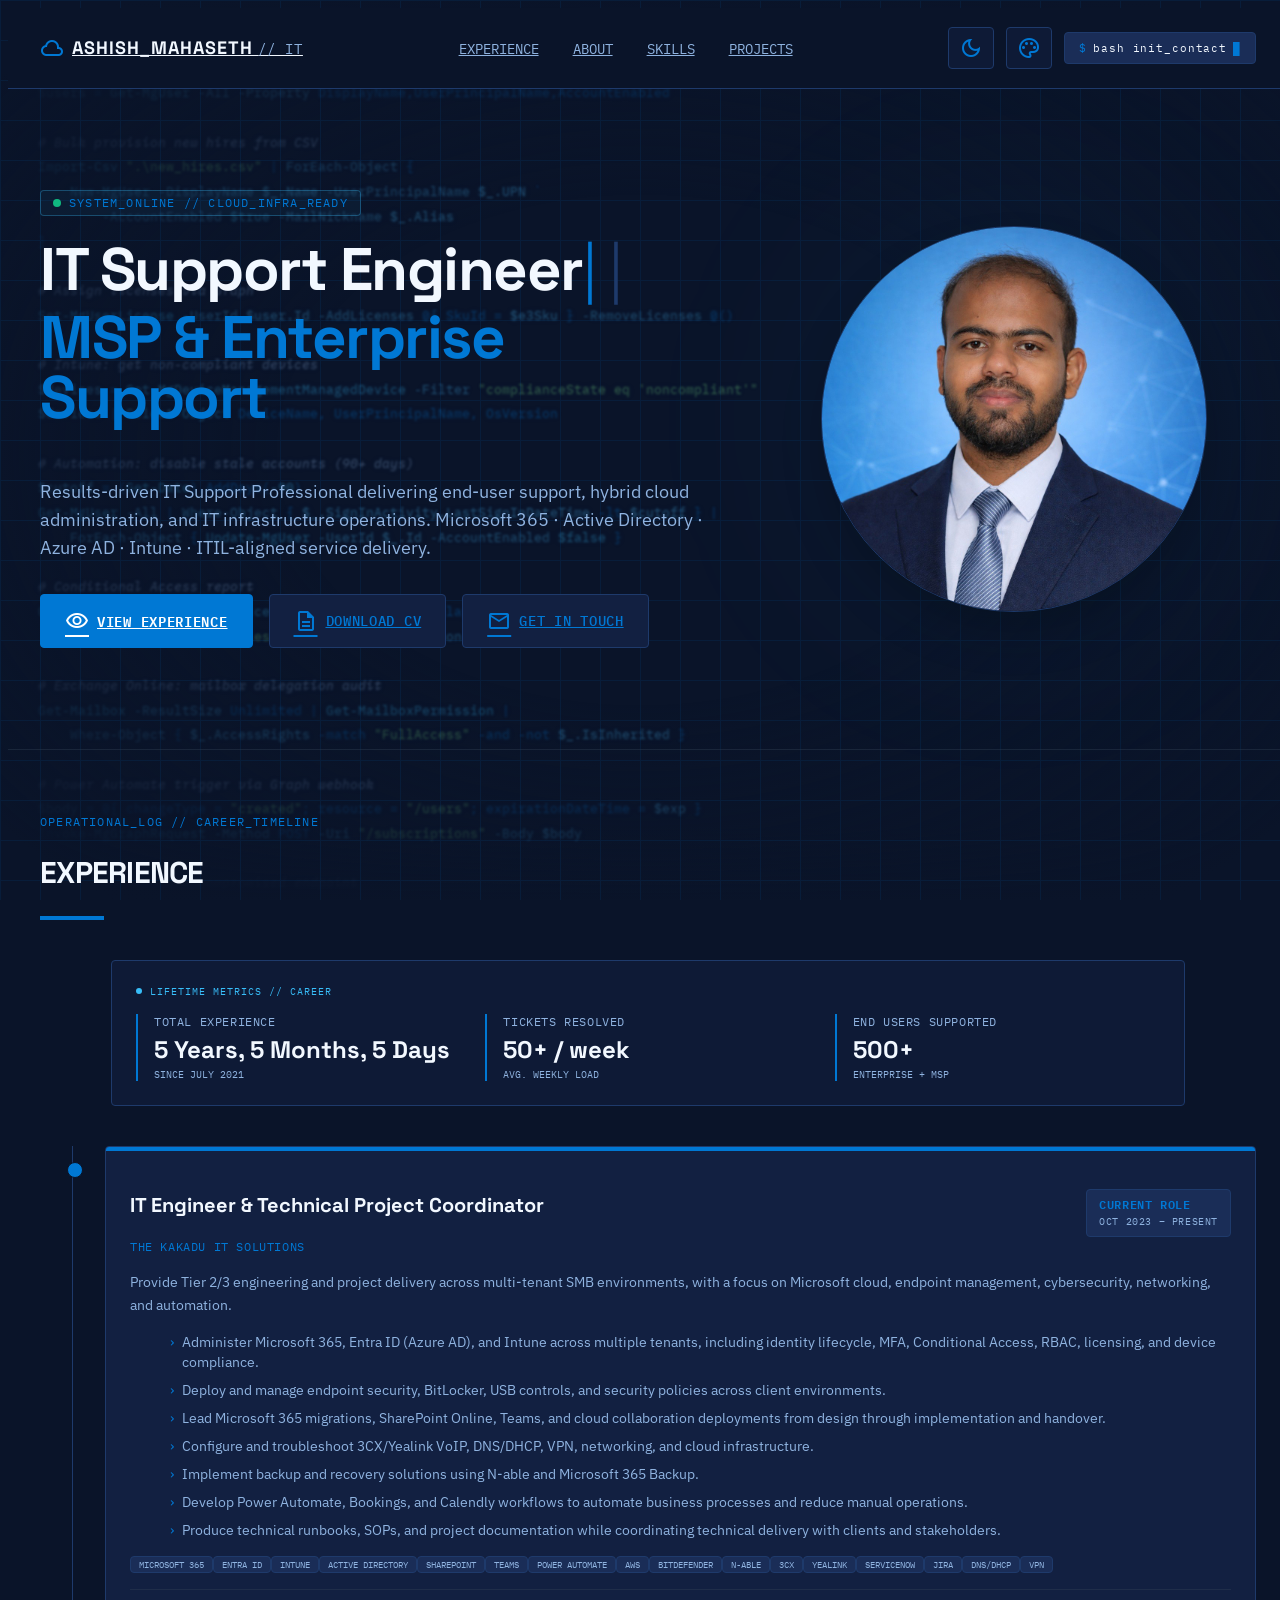
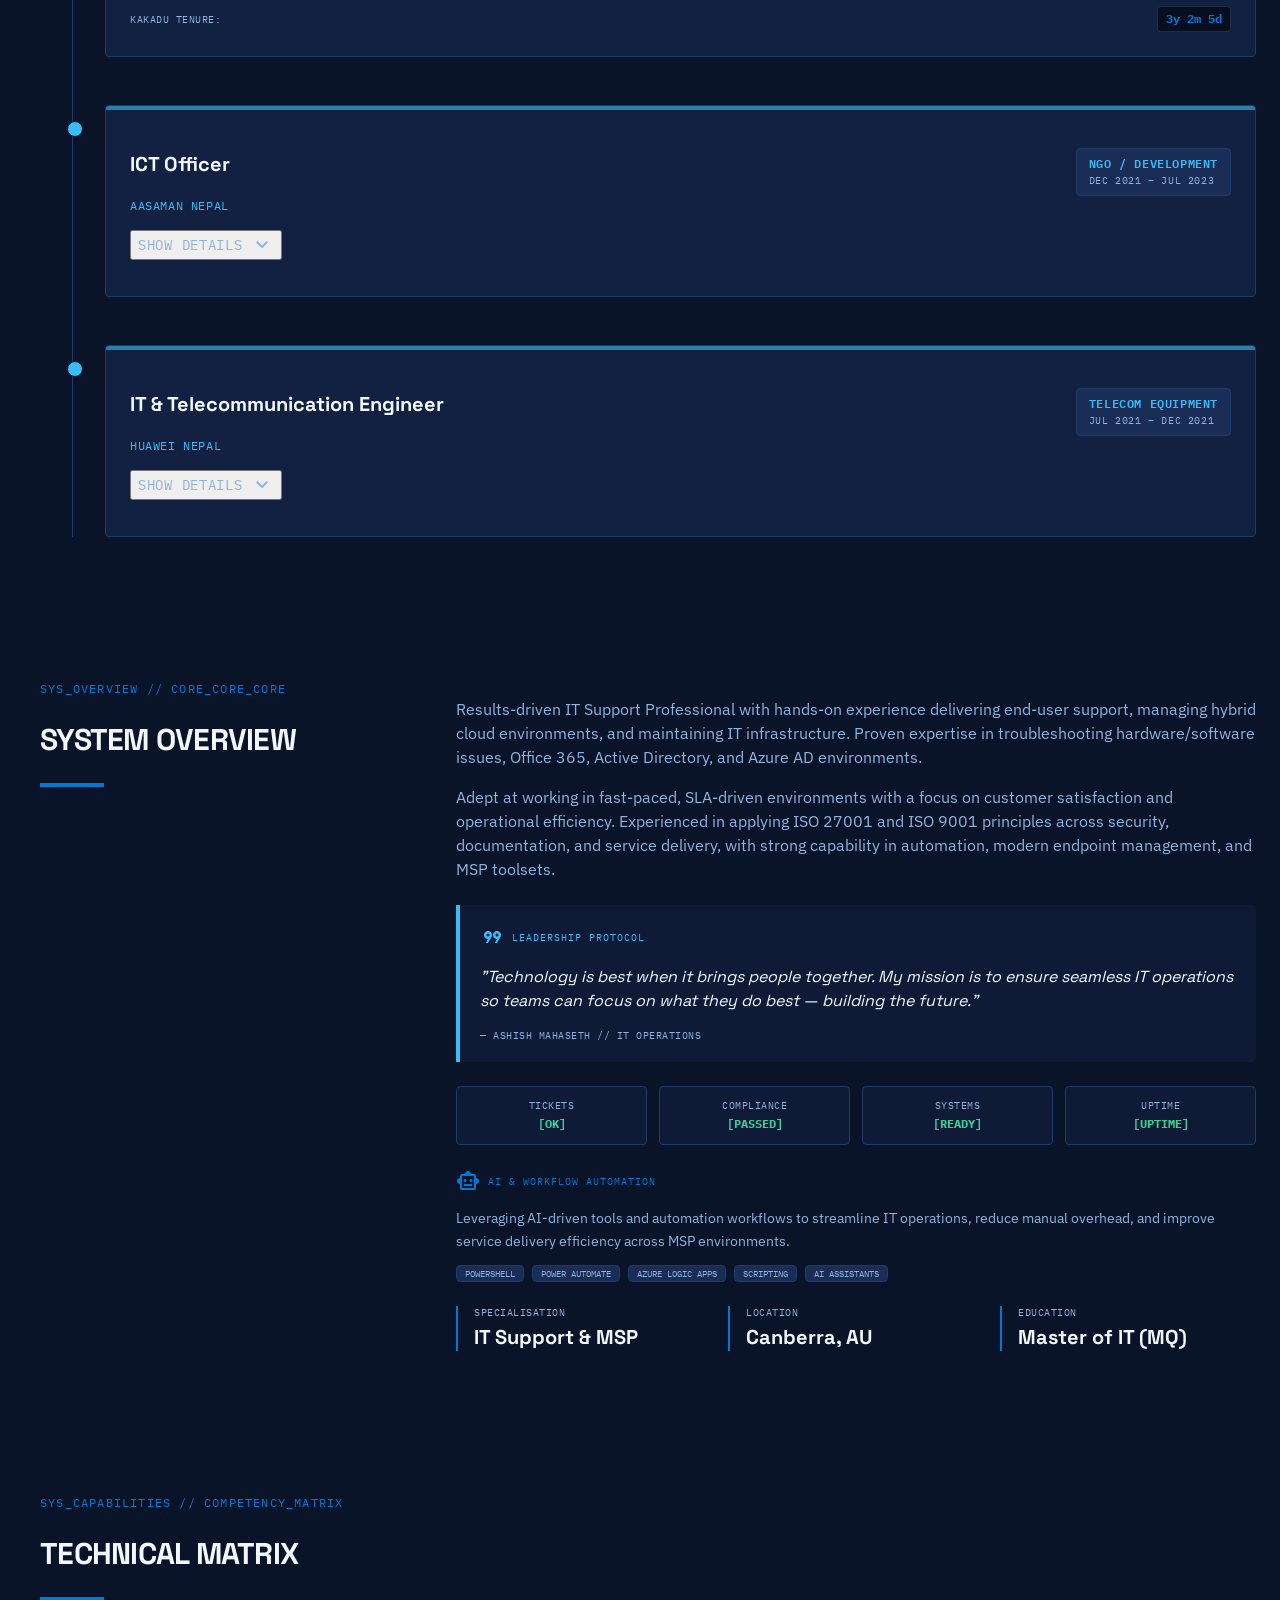
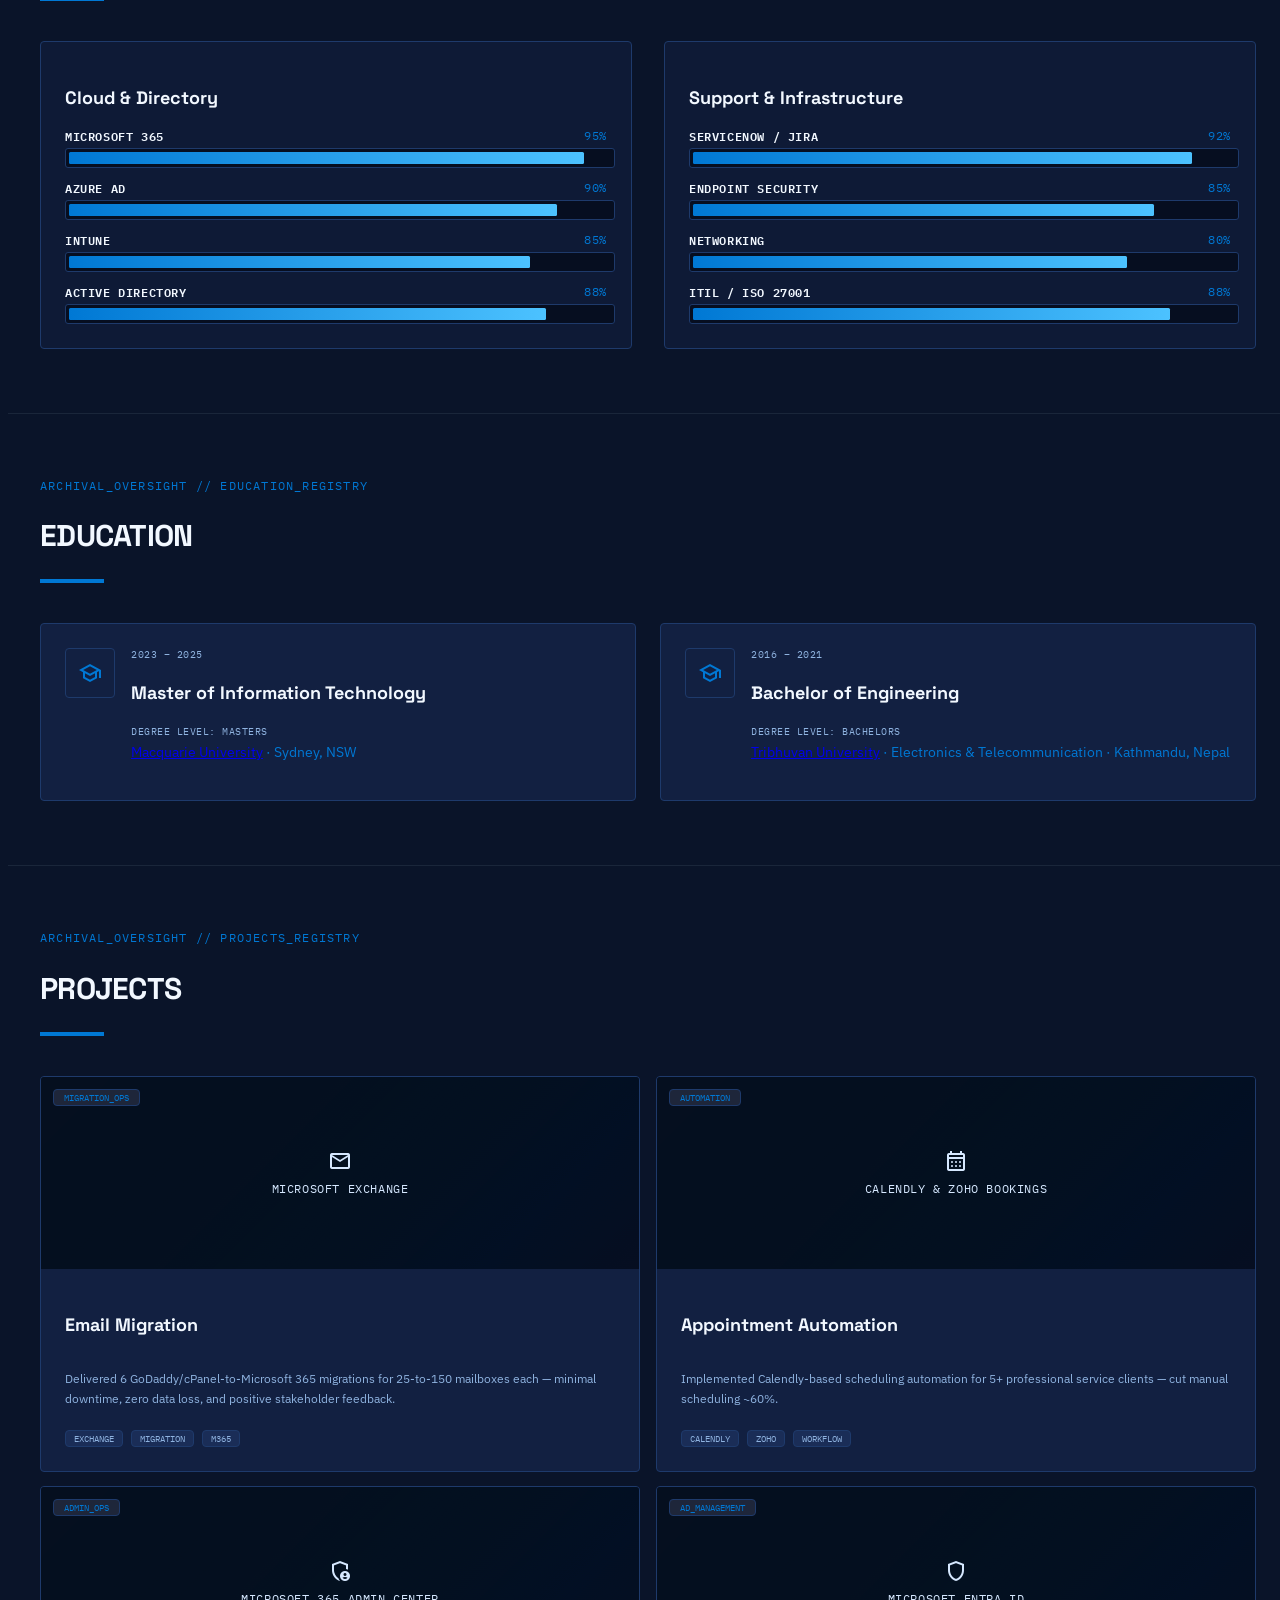
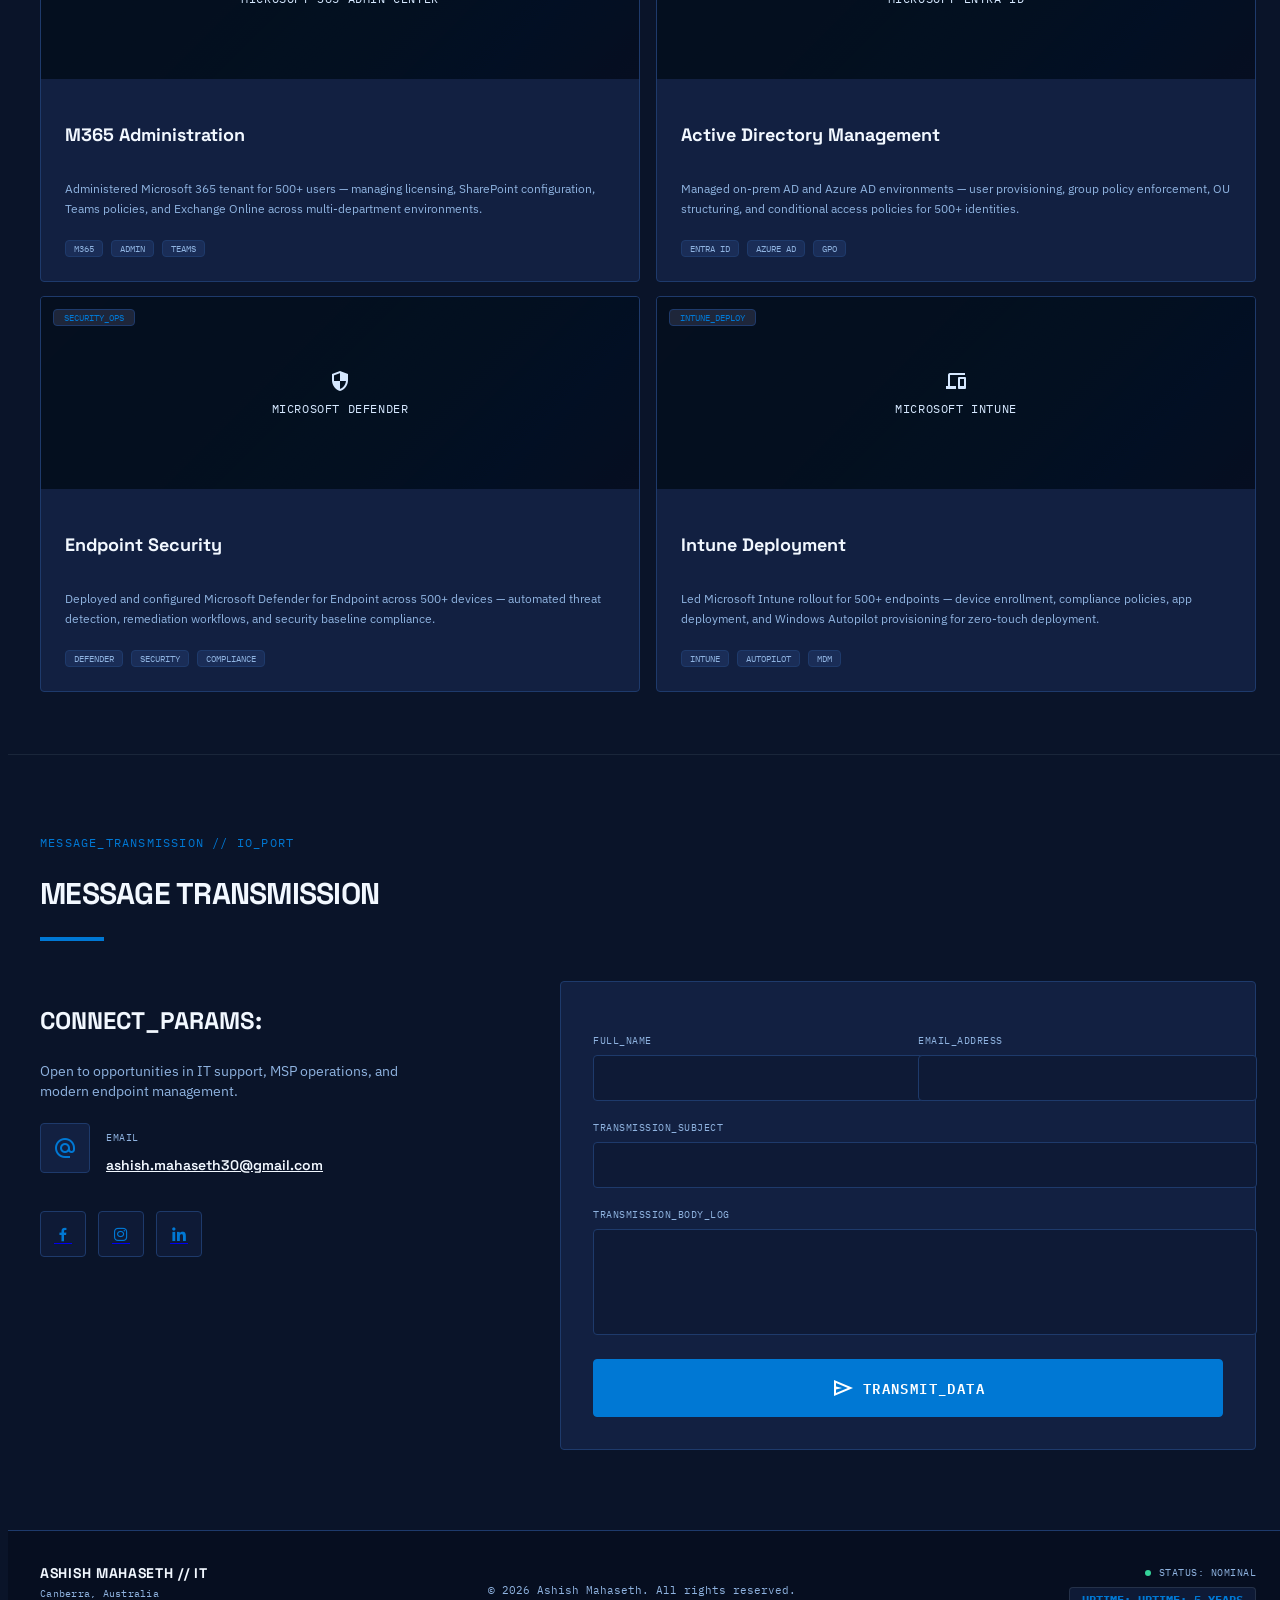
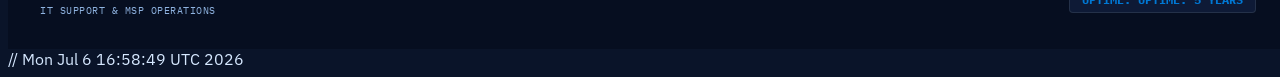
==== index.html @ f83dff2d "chore: remove GitHub social button from contact section" ====
<!DOCTYPE html>
<html lang="en" class="dark scroll-smooth">
<head>
  <meta charset="UTF-8" />
  <meta name="viewport" content="width=device-width, initial-scale=1" />
  <title>Ashish Mahaseth</title>
  <link rel="icon" type="image/svg+xml" href="favicon.svg">
  <meta name="description" content="Ashish Mahaseth — IT Support Engineer" />

  <!-- Fonts -->
  <link rel="preconnect" href="https://fonts.googleapis.com" />
  <link rel="preconnect" href="https://fonts.gstatic.com" crossorigin />
  <link href="https://fonts.googleapis.com/css2?family=IBM+Plex+Mono:wght@400;500;600&family=IBM+Plex+Sans:wght@300;400;500;600;700&family=Space+Grotesk:wght@500;600;700&display=swap" rel="stylesheet" />

  <!-- Material Symbols / Boxicons / AOS -->
  <link href="https://fonts.googleapis.com/css2?family=Material+Symbols+Outlined:opsz,wght,FILL,GRAD@20..48,100..700,0..1,-50..200" rel="stylesheet" />
  <link href="https://unpkg.com/boxicons@2.1.4/css/boxicons.min.css" rel="stylesheet" />
  <link href="https://unpkg.com/aos@2.3.1/dist/aos.css" rel="stylesheet" />

  <!-- Site CSS -->
  <link rel="stylesheet" href="assets/css/styles.css?v=1785251000">
</head>
<body class="antialiased">

  <!-- Code / Terminal Background -->
  <div class="code-bg pointer-events-none" aria-hidden="true">
    <div class="code-bg-scroll" id="code-bg-scroll"></div>
    <div class="code-bg-vignette"></div>
  </div>

  <!-- Grid Overlay -->
  <div class="fixed inset-0 grid-bg pointer-events-none z-0"></div>

  <!-- Navigation -->
  <nav class="nav-bg sticky top-0 z-50" id="persistent-nav">
    <div class="max-w-7xl mx-auto px-4 sm:px-6 lg:px-8">
      <div class="flex justify-between items-center h-16 md:h-20">

        <!-- Logo -->
        <div class="flex-shrink-0 flex items-center space-x-2 z-10">
          <span class="material-symbols-outlined text-primary-container text-xl md:text-2xl">cloud</span>
          <a href="#home" class="font-display font-bold text-sm md:text-lg tracking-wider text-text-primary uppercase">
            ASHISH_MAHASETH <span class="text-text-muted font-normal text-xs md:text-sm font-mono-labels">// IT</span>
          </a>
        </div>

        <!-- Desktop nav links (center column, shown from md up) -->
        <div class="desktop-nav-links flex-1 justify-center items-center space-x-5 lg:space-x-8 mx-4">
          <a href="#experience" class="nav-link whitespace-nowrap">EXPERIENCE</a>
          <a href="#about" class="nav-link whitespace-nowrap">ABOUT</a>
          <a href="#skills" class="nav-link whitespace-nowrap">SKILLS</a>
          <a href="#projects" class="nav-link whitespace-nowrap">PROJECTS</a>
        </div>

        <!-- Right controls -->
        <div class="flex items-center space-x-2 md:space-x-3 flex-shrink-0 z-10">
          <!-- Theme toggle -->
          <button id="theme-toggle" class="nav-control-btn" title="Toggle theme">
            <span class="material-symbols-outlined text-lg md:text-xl">light_mode</span>
          </button>

          <!-- Palette toggle -->
          <div class="palette-selector relative">
            <button id="palette-toggle" class="nav-control-btn" title="Cycle color palette">
              <span class="material-symbols-outlined text-lg md:text-xl">palette</span>
            </button>
            <div id="palette-dropdown" class="palette-dropdown hidden">
              <div class="palette-option active" data-palette="0">
                <span>Azure Cloud</span>
                <div class="palette-colors"><div class="color-dot" style="background:#0078d4"></div><div class="color-dot" style="background:#38bdf8"></div></div>
              </div>
              <div class="palette-option" data-palette="1">
                <span>AWS Nitro</span>
                <div class="palette-colors"><div class="color-dot" style="background:#ff9900"></div><div class="color-dot" style="background:#ffac4b"></div></div>
              </div>
              <div class="palette-option" data-palette="2">
                <span>Cloud Hybrid</span>
                <div class="palette-colors"><div class="color-dot" style="background:#06b6d4"></div><div class="color-dot" style="background:#a78bfa"></div></div>
              </div>
              <div class="palette-option" data-palette="3">
                <span>Terminal Green</span>
                <div class="palette-colors"><div class="color-dot" style="background:#22c55e"></div><div class="color-dot" style="background:#a3e635"></div></div>
              </div>
            </div>
          </div>

          <!-- Contact terminal button (hidden on mobile) -->
          <a href="#contact" id="nav-contact-terminal" class="nav-contact-btn hidden-until-lg">
            <span class="text-primary-container">$</span>
            <span>bash init_contact</span>
            <span class="terminal-cursor">█</span>
          </a>

          <!-- Mobile menu button (only on mobile) -->
          <button id="mobile-menu-button" class="nav-control-btn md:hidden" title="Menu">
            <span class="material-symbols-outlined text-xl">menu</span>
          </button>
        </div>
      </div>
    </div>

    <!-- Mobile menu -->
    <div id="mobile-menu" class="md:hidden hidden border-t border-border-utility mx-4 rounded-b shadow-xl">
      <div class="px-4 py-3 space-y-1">
        <a href="#experience" class="block py-3 text-sm nav-link">EXPERIENCE</a>
        <a href="#about" class="block py-3 text-sm nav-link">ABOUT</a>
        <a href="#skills" class="block py-3 text-sm nav-link">SKILLS</a>
        <a href="#projects" class="block py-3 text-sm nav-link">PROJECTS</a>
        <a href="#contact" class="block py-3 text-sm nav-contact-btn-mobile">$ bash init_contact</a>
      </div>
    </div>
  </nav>

  <main>

  <!-- Hero -->
  <section id="home" class="relative z-10 max-w-7xl mx-auto px-4 sm:px-6 lg:px-8 py-8 md:py-20">
    <div class="grid gap-8 md:gap-10 items-center md:grid-cols-12">
      <div class="md:col-span-7 space-y-5 md:space-y-6 order-2 md:order-1">
        <!-- Status badge -->
        <div class="inline-flex items-center space-x-2 border border-primary-container/30 bg-primary-container/5 px-3 py-1 rounded font-mono-labels text-[10px] md:text-xs text-primary-container uppercase tracking-widest" data-aos="fade-right">
          <span class="w-2 h-2 rounded-full bg-emerald-500 animate-pulse"></span>
          <span>SYSTEM_ONLINE // CLOUD_INFRA_READY</span>
        </div>

        <h1 class="font-display text-3xl sm:text-4xl md:text-5xl lg:text-6xl font-bold leading-tight tracking-tight text-text-primary" data-aos="fade-right" data-aos-delay="80">
          <span id="typed-text"></span><span id="cursor" class="typing-cursor">|</span>
          <span class="text-border-utility font-light">|</span>
          <span class="text-primary-container block mt-2">MSP &amp; Enterprise Support</span>
        </h1>

        <p class="text-text-muted text-base md:text-lg max-w-2xl leading-relaxed" data-aos="fade-right" data-aos-delay="160">
          Results-driven IT Support Professional delivering end-user support, hybrid cloud administration, and IT infrastructure operations. Microsoft 365 · Active Directory · Azure AD · Intune · ITIL-aligned service delivery.
        </p>

        <div class="pt-2 flex flex-wrap gap-3 md:gap-4" data-aos="fade-right" data-aos-delay="240">
          <a href="#experience" class="btn-primary inline-flex items-center px-5 md:px-6 py-3 md:py-3.5 rounded text-sm">
            <span class="material-symbols-outlined text-base mr-2">visibility</span>
            View Experience
          </a>
          <a href="assets/cv/Ashish_Mahaseth_CV.pdf" download class="btn-secondary inline-flex items-center px-5 md:px-6 py-3 md:py-3.5 rounded text-sm">
            <span class="material-symbols-outlined text-base mr-2">description</span>
            Download CV
          </a>
          <a href="#contact" class="btn-secondary inline-flex items-center px-5 md:px-6 py-3 md:py-3.5 rounded text-sm">
            <span class="material-symbols-outlined text-base mr-2">mail</span>
            Get In Touch
          </a>
        </div>
      </div>

      <!-- Profile image portal -->
      <div class="md:col-span-5 relative flex justify-center items-center h-[260px] sm:h-[320px] md:h-[500px] order-1 md:order-2" data-aos="fade-left">
        <div class="absolute inset-0 bg-primary-container/5 rounded-full opacity-40 blur-3xl mix-blend-screen pointer-events-none"></div>

        <div class="relative w-56 h-56 sm:w-64 sm:h-64 md:w-80 md:h-80 lg:w-96 lg:h-96 rounded-full border border-border-utility flex items-center justify-center bg-surface-container-lowest overflow-hidden shadow-2xl">
          <img src="assets/img/profile.jpg?v=1784178380" alt="Ashish Mahaseth" class="w-full h-full object-cover z-10 relative" />
          <div class="absolute inset-0 border border-primary-container/20 rounded-full scale-105 orbiting-ring"></div>
          <div class="absolute inset-0 border border-secondary/10 rounded-full scale-110 orbiting-ring" style="animation-duration:35s;animation-direction:reverse;"></div>
        </div>
      </div>
    </div>
  </section>

  <!-- Experience -->
  <section id="experience" class="relative z-10 max-w-7xl mx-auto px-4 sm:px-6 lg:px-8 py-12 md:py-16 border-t border-border-utility/40">
    <div class="mb-8 md:mb-10">
      <div class="text-xs font-mono-labels text-primary-container uppercase tracking-widest mb-2">OPERATIONAL_LOG // CAREER_TIMELINE</div>
      <h2 class="font-display text-2xl md:text-3xl font-bold text-text-primary uppercase tracking-tight">Experience</h2>
      <div class="w-16 h-1 bg-primary-container mt-3"></div>
    </div>

    <!-- Lifetime metrics -->
    <div class="mb-10 bg-surface-container-low border border-border-utility rounded p-5 md:p-6 max-w-5xl mx-auto" data-aos="fade-up">
      <div class="flex items-center space-x-2 text-[10px] font-mono-labels text-secondary uppercase tracking-widest mb-4">
        <span class="w-1.5 h-1.5 rounded-full bg-secondary animate-pulse"></span>
        <span>Lifetime Metrics // Career</span>
      </div>
      <div class="grid grid-cols-1 sm:grid-cols-3 gap-5 md:gap-6">
        <div class="border-l-2 border-primary-container pl-4">
          <div class="text-xs font-mono-labels text-text-muted uppercase tracking-wider">Total Experience</div>
          <div id="dynamic-exp-counter" class="font-display text-xl md:text-2xl font-bold text-text-primary mt-1">-- Years, -- Months, -- Days</div>
          <div class="text-[10px] font-mono-labels text-text-muted mt-0.5 uppercase">Since July 2021</div>
        </div>
        <div class="border-l-2 border-primary-container pl-4">
          <div class="text-xs font-mono-labels text-text-muted uppercase tracking-wider">Tickets Resolved</div>
          <div class="font-display text-xl md:text-2xl font-bold text-text-primary mt-1">50+ / week</div>
          <div class="text-[10px] font-mono-labels text-text-muted mt-0.5 uppercase">Avg. Weekly Load</div>
        </div>
        <div class="border-l-2 border-primary-container pl-4">
          <div class="text-xs font-mono-labels text-text-muted uppercase tracking-wider">End Users Supported</div>
          <div class="font-display text-xl md:text-2xl font-bold text-text-primary mt-1">500+</div>
          <div class="text-[10px] font-mono-labels text-text-muted mt-0.5 uppercase">Enterprise + MSP</div>
        </div>
      </div>
    </div>

    <!-- Timeline -->
    <div class="ml-2 md:ml-8 border-l border-border-utility space-y-8 md:space-y-12">

      <!-- Current: Kakadu -->
      <div class="relative pl-6 md:pl-8" data-aos="fade-up">
        <div class="absolute -left-[6px] top-4 w-3 h-3 md:w-3.5 md:h-3.5 bg-primary-container rounded-full pulse-node border border-surface-dim"></div>
        <div class="bg-surface-container border border-border-utility rounded p-5 md:p-6 glow-card relative overflow-hidden">
          <div class="absolute top-0 left-0 right-0 h-1 bg-primary-container"></div>
          <div class="flex flex-col md:flex-row md:items-center justify-between mb-4 gap-2">
            <div>
              <h3 class="font-display text-lg md:text-xl font-bold text-text-primary">IT Engineer &amp; Technical Project Coordinator</h3>
              <div class="font-mono-labels text-xs text-primary-container mt-1 uppercase tracking-wider">The Kakadu IT Solutions</div>
            </div>
            <div class="px-3 py-1.5 bg-surface-container-high border border-border-utility rounded font-mono-labels text-xs text-text-muted uppercase tracking-wider self-start md:self-auto">
              <span class="block text-primary-container font-semibold">Current Role</span>
              <span class="block text-[10px] mt-0.5">Oct 2023 – Present</span>
            </div>
          </div>
          <p class="text-text-muted text-sm leading-relaxed mb-4">
            Provide Tier 2/3 engineering and project delivery across multi-tenant SMB environments, with a focus on Microsoft cloud, endpoint management, cybersecurity, networking, and automation.
          </p>
          <ul class="space-y-2 mb-4">
            <li class="flex text-text-muted text-xs md:text-sm leading-relaxed"><span class="text-primary-container mr-2">›</span> Administer Microsoft 365, Entra ID (Azure AD), and Intune across multiple tenants, including identity lifecycle, MFA, Conditional Access, RBAC, licensing, and device compliance.</li>
            <li class="flex text-text-muted text-xs md:text-sm leading-relaxed"><span class="text-primary-container mr-2">›</span> Deploy and manage endpoint security, BitLocker, USB controls, and security policies across client environments.</li>
            <li class="flex text-text-muted text-xs md:text-sm leading-relaxed"><span class="text-primary-container mr-2">›</span> Lead Microsoft 365 migrations, SharePoint Online, Teams, and cloud collaboration deployments from design through implementation and handover.</li>
            <li class="flex text-text-muted text-xs md:text-sm leading-relaxed"><span class="text-primary-container mr-2">›</span> Configure and troubleshoot 3CX/Yealink VoIP, DNS/DHCP, VPN, networking, and cloud infrastructure.</li>
            <li class="flex text-text-muted text-xs md:text-sm leading-relaxed"><span class="text-primary-container mr-2">›</span> Implement backup and recovery solutions using N-able and Microsoft 365 Backup.</li>
            <li class="flex text-text-muted text-xs md:text-sm leading-relaxed"><span class="text-primary-container mr-2">›</span> Develop Power Automate, Bookings, and Calendly workflows to automate business processes and reduce manual operations.</li>
            <li class="flex text-text-muted text-xs md:text-sm leading-relaxed"><span class="text-primary-container mr-2">›</span> Produce technical runbooks, SOPs, and project documentation while coordinating technical delivery with clients and stakeholders.</li>
          </ul>
          <div class="flex flex-wrap gap-1.5 mb-3">
            <span class="px-2 py-0.5 bg-surface-container-high border border-border-utility rounded font-mono-labels text-[9px] text-text-muted uppercase">Microsoft 365</span>
            <span class="px-2 py-0.5 bg-surface-container-high border border-border-utility rounded font-mono-labels text-[9px] text-text-muted uppercase">Entra ID</span>
            <span class="px-2 py-0.5 bg-surface-container-high border border-border-utility rounded font-mono-labels text-[9px] text-text-muted uppercase">Intune</span>
            <span class="px-2 py-0.5 bg-surface-container-high border border-border-utility rounded font-mono-labels text-[9px] text-text-muted uppercase">Active Directory</span>
            <span class="px-2 py-0.5 bg-surface-container-high border border-border-utility rounded font-mono-labels text-[9px] text-text-muted uppercase">SharePoint</span>
            <span class="px-2 py-0.5 bg-surface-container-high border border-border-utility rounded font-mono-labels text-[9px] text-text-muted uppercase">Teams</span>
            <span class="px-2 py-0.5 bg-surface-container-high border border-border-utility rounded font-mono-labels text-[9px] text-text-muted uppercase">Power Automate</span>
            <span class="px-2 py-0.5 bg-surface-container-high border border-border-utility rounded font-mono-labels text-[9px] text-text-muted uppercase">AWS</span>
            <span class="px-2 py-0.5 bg-surface-container-high border border-border-utility rounded font-mono-labels text-[9px] text-text-muted uppercase">Bitdefender</span>
            <span class="px-2 py-0.5 bg-surface-container-high border border-border-utility rounded font-mono-labels text-[9px] text-text-muted uppercase">N-able</span>
            <span class="px-2 py-0.5 bg-surface-container-high border border-border-utility rounded font-mono-labels text-[9px] text-text-muted uppercase">3CX</span>
            <span class="px-2 py-0.5 bg-surface-container-high border border-border-utility rounded font-mono-labels text-[9px] text-text-muted uppercase">Yealink</span>
            <span class="px-2 py-0.5 bg-surface-container-high border border-border-utility rounded font-mono-labels text-[9px] text-text-muted uppercase">ServiceNow</span>
            <span class="px-2 py-0.5 bg-surface-container-high border border-border-utility rounded font-mono-labels text-[9px] text-text-muted uppercase">Jira</span>
            <span class="px-2 py-0.5 bg-surface-container-high border border-border-utility rounded font-mono-labels text-[9px] text-text-muted uppercase">DNS/DHCP</span>
            <span class="px-2 py-0.5 bg-surface-container-high border border-border-utility rounded font-mono-labels text-[9px] text-text-muted uppercase">VPN</span>
          </div>
          <div class="mt-4 pt-4 border-t border-border-utility/40 flex flex-col sm:flex-row sm:items-center justify-between gap-2">
            <span class="font-mono-labels text-[10px] text-text-muted uppercase tracking-wider">Kakadu Tenure:</span>
            <div id="kakadu-tenure-ticker" class="font-mono-labels text-xs text-primary-container font-bold bg-surface-container-lowest px-2 py-1 rounded border border-border-utility/60">--</div>
          </div>
        </div>
      </div>

      <!-- Aasaman Nepal (expandable) -->
      <div class="relative pl-6 md:pl-8" data-aos="fade-up" data-aos-delay="80">
        <div class="absolute -left-[6px] top-4 w-3 h-3 md:w-3.5 md:h-3.5 bg-secondary rounded-full pulse-node border border-surface-dim"></div>
        <div class="bg-surface-container border border-border-utility rounded p-5 md:p-6 glow-card relative overflow-hidden">
          <div class="absolute top-0 left-0 right-0 h-1 bg-secondary opacity-60"></div>
          <div class="flex flex-col md:flex-row md:items-center justify-between mb-4 gap-2">
            <div>
              <h3 class="font-display text-lg md:text-xl font-bold text-text-primary">ICT Officer</h3>
              <div class="font-mono-labels text-xs text-secondary mt-1 uppercase tracking-wider">Aasaman Nepal</div>
            </div>
            <div class="px-3 py-1.5 bg-surface-container-high border border-border-utility rounded font-mono-labels text-xs text-text-muted uppercase tracking-wider self-start md:self-auto">
              <span class="block text-secondary font-semibold">NGO / Development</span>
              <span class="block text-[10px] mt-0.5">Dec 2021 – Jul 2023</span>
            </div>
          </div>
          <button type="button" data-accordion-toggle="aasaman-details" class="accordion-toggle flex items-center text-text-muted hover:text-text-primary transition text-xs md:text-sm font-mono-labels uppercase tracking-wider mb-3">
            <span class="mr-2">Show Details</span>
            <span class="material-symbols-outlined text-sm transition-transform duration-300" id="aasaman-icon">expand_more</span>
          </button>
          <div id="aasaman-details" class="accordion-content hidden">
            <p class="text-text-muted text-sm leading-relaxed mb-3">
              Managed day-to-day IT operations, endpoint infrastructure, identity services, and remote technical support across a multi-location environment.
            </p>
            <ul class="space-y-2 mb-3">
              <li class="flex text-text-muted text-xs md:text-sm leading-relaxed"><span class="text-secondary mr-2">›</span> Administered Active Directory users, groups, Group Policy, permissions, and workstation environments.</li>
              <li class="flex text-text-muted text-xs md:text-sm leading-relaxed"><span class="text-secondary mr-2">›</span> Provisioned and configured Windows endpoints, applications, and peripherals using standardized deployment processes.</li>
              <li class="flex text-text-muted text-xs md:text-sm leading-relaxed"><span class="text-secondary mr-2">›</span> Performed hardware/software asset management, inventory audits, and license optimization.</li>
              <li class="flex text-text-muted text-xs md:text-sm leading-relaxed"><span class="text-secondary mr-2">›</span> Diagnosed desktop, application, network, and access issues across regional offices.</li>
              <li class="flex text-text-muted text-xs md:text-sm leading-relaxed"><span class="text-secondary mr-2">›</span> Delivered remote support using TeamViewer and AnyDesk while maintaining endpoint availability and user productivity.</li>
            </ul>
            <div class="flex flex-wrap gap-1.5">
              <span class="px-2 py-0.5 bg-surface-container-high border border-border-utility rounded font-mono-labels text-[9px] text-text-muted uppercase">Windows</span>
              <span class="px-2 py-0.5 bg-surface-container-high border border-border-utility rounded font-mono-labels text-[9px] text-text-muted uppercase">Active Directory</span>
              <span class="px-2 py-0.5 bg-surface-container-high border border-border-utility rounded font-mono-labels text-[9px] text-text-muted uppercase">Group Policy</span>
              <span class="px-2 py-0.5 bg-surface-container-high border border-border-utility rounded font-mono-labels text-[9px] text-text-muted uppercase">TeamViewer</span>
              <span class="px-2 py-0.5 bg-surface-container-high border border-border-utility rounded font-mono-labels text-[9px] text-text-muted uppercase">AnyDesk</span>
              <span class="px-2 py-0.5 bg-surface-container-high border border-border-utility rounded font-mono-labels text-[9px] text-text-muted uppercase">Networking</span>
              <span class="px-2 py-0.5 bg-surface-container-high border border-border-utility rounded font-mono-labels text-[9px] text-text-muted uppercase">Endpoint Support</span>
            </div>
          </div>
        </div>
      </div>

      <!-- Huawei Nepal (expandable) -->
      <div class="relative pl-6 md:pl-8" data-aos="fade-up" data-aos-delay="160">
        <div class="absolute -left-[6px] top-4 w-3 h-3 md:w-3.5 md:h-3.5 bg-secondary rounded-full pulse-node border border-surface-dim"></div>
        <div class="bg-surface-container border border-border-utility rounded p-5 md:p-6 glow-card relative overflow-hidden">
          <div class="absolute top-0 left-0 right-0 h-1 bg-secondary opacity-60"></div>
          <div class="flex flex-col md:flex-row md:items-center justify-between mb-4 gap-2">
            <div>
              <h3 class="font-display text-lg md:text-xl font-bold text-text-primary">IT &amp; Telecommunication Engineer</h3>
              <div class="font-mono-labels text-xs text-secondary mt-1 uppercase tracking-wider">Huawei Nepal</div>
            </div>
            <div class="px-3 py-1.5 bg-surface-container-high border border-border-utility rounded font-mono-labels text-xs text-text-muted uppercase tracking-wider self-start md:self-auto">
              <span class="block text-secondary font-semibold">Telecom Equipment</span>
              <span class="block text-[10px] mt-0.5">Jul 2021 – Dec 2021</span>
            </div>
          </div>
          <button type="button" data-accordion-toggle="huawei-details" class="accordion-toggle flex items-center text-text-muted hover:text-text-primary transition text-xs md:text-sm font-mono-labels uppercase tracking-wider mb-3">
            <span class="mr-2">Show Details</span>
            <span class="material-symbols-outlined text-sm transition-transform duration-300" id="huawei-icon">expand_more</span>
          </button>
          <div id="huawei-details" class="accordion-content hidden">
            <p class="text-text-muted text-sm leading-relaxed mb-3">
              Supported enterprise telecommunications deployments with hands-on exposure to IP networking, network infrastructure, and optical fiber systems.
            </p>
            <ul class="space-y-2 mb-3">
              <li class="flex text-text-muted text-xs md:text-sm leading-relaxed"><span class="text-secondary mr-2">›</span> Installed and configured routers, switches, wireless access points, and supporting network infrastructure.</li>
              <li class="flex text-text-muted text-xs md:text-sm leading-relaxed"><span class="text-secondary mr-2">›</span> Troubleshot IP connectivity, network performance, and fiber optic infrastructure issues.</li>
              <li class="flex text-text-muted text-xs md:text-sm leading-relaxed"><span class="text-secondary mr-2">›</span> Supported network testing, commissioning, configuration, and post-deployment operations.</li>
              <li class="flex text-text-muted text-xs md:text-sm leading-relaxed"><span class="text-secondary mr-2">›</span> Maintained network configuration records and technical handover documentation for client environments.</li>
              <li class="flex text-text-muted text-xs md:text-sm leading-relaxed"><span class="text-secondary mr-2">›</span> Collaborated with engineering and client teams during infrastructure deployment and service troubleshooting.</li>
            </ul>
            <div class="flex flex-wrap gap-1.5">
              <span class="px-2 py-0.5 bg-surface-container-high border border-border-utility rounded font-mono-labels text-[9px] text-text-muted uppercase">Huawei Networking</span>
              <span class="px-2 py-0.5 bg-surface-container-high border border-border-utility rounded font-mono-labels text-[9px] text-text-muted uppercase">Routers</span>
              <span class="px-2 py-0.5 bg-surface-container-high border border-border-utility rounded font-mono-labels text-[9px] text-text-muted uppercase">Switches</span>
              <span class="px-2 py-0.5 bg-surface-container-high border border-border-utility rounded font-mono-labels text-[9px] text-text-muted uppercase">WAPs</span>
              <span class="px-2 py-0.5 bg-surface-container-high border border-border-utility rounded font-mono-labels text-[9px] text-text-muted uppercase">IP Networking</span>
              <span class="px-2 py-0.5 bg-surface-container-high border border-border-utility rounded font-mono-labels text-[9px] text-text-muted uppercase">Optical Fiber</span>
              <span class="px-2 py-0.5 bg-surface-container-high border border-border-utility rounded font-mono-labels text-[9px] text-text-muted uppercase">Network Troubleshooting</span>
            </div>
          </div>
        </div>
      </div>
    </div>
  </section>

  <!-- About / SYSTEM OVERVIEW -->
  <section id="about" class="relative z-10 max-w-7xl mx-auto px-4 sm:px-6 lg:px-8 py-12 md:py-20">
    <div class="grid md:grid-cols-12 gap-6 md:gap-8">
      <div class="md:col-span-4">
        <div class="text-xs font-mono-labels text-primary-container uppercase tracking-widest mb-2">SYS_OVERVIEW // CORE_CORE_CORE</div>
        <h2 class="font-display text-2xl md:text-3xl font-bold text-text-primary uppercase tracking-tight">System Overview</h2>
        <div class="w-16 h-1 bg-primary-container mt-3"></div>
      </div>
      <div class="md:col-span-8">
        <p class="text-text-muted leading-relaxed mb-4 text-sm md:text-base">
          Results-driven IT Support Professional with hands-on experience delivering end-user support, managing hybrid cloud environments, and maintaining IT infrastructure. Proven expertise in troubleshooting hardware/software issues, Office 365, Active Directory, and Azure AD environments.
        </p>
        <p class="text-text-muted leading-relaxed mb-6 text-sm md:text-base">
          Adept at working in fast-paced, SLA-driven environments with a focus on customer satisfaction and operational efficiency. Experienced in applying ISO 27001 and ISO 9001 principles across security, documentation, and service delivery, with strong capability in automation, modern endpoint management, and MSP toolsets.
        </p>

        <!-- Leadership Protocol Quote Block -->
        <div class="border-l-4 border-secondary bg-surface-container-low rounded-r p-5 mb-6">
          <div class="flex items-center space-x-2 mb-2">
            <span class="material-symbols-outlined text-secondary text-sm">format_quote</span>
            <span class="text-[10px] font-mono-labels text-secondary uppercase tracking-widest">Leadership Protocol</span>
          </div>
          <p class="text-text-primary font-display text-sm md:text-base italic leading-relaxed">
            "Technology is best when it brings people together. My mission is to ensure seamless IT operations so teams can focus on what they do best — building the future."
          </p>
          <div class="mt-2 text-[10px] font-mono-labels text-text-muted uppercase tracking-wider">— Ashish Mahaseth // IT Operations</div>
        </div>

        <!-- Diagnostic Metrics -->
        <div class="grid grid-cols-2 sm:grid-cols-4 gap-3 mb-6">
          <div class="bg-surface-container-low border border-border-utility rounded p-3 text-center">
            <div class="text-[10px] font-mono-labels text-text-muted uppercase tracking-wider mb-1">Tickets</div>
            <div class="font-mono-labels text-xs text-emerald-400 font-bold">[OK]</div>
          </div>
          <div class="bg-surface-container-low border border-border-utility rounded p-3 text-center">
            <div class="text-[10px] font-mono-labels text-text-muted uppercase tracking-wider mb-1">Compliance</div>
            <div class="font-mono-labels text-xs text-emerald-400 font-bold">[PASSED]</div>
          </div>
          <div class="bg-surface-container-low border border-border-utility rounded p-3 text-center">
            <div class="text-[10px] font-mono-labels text-text-muted uppercase tracking-wider mb-1">Systems</div>
            <div class="font-mono-labels text-xs text-emerald-400 font-bold">[READY]</div>
          </div>
          <div class="bg-surface-container-low border border-border-utility rounded p-3 text-center">
            <div class="text-[10px] font-mono-labels text-text-muted uppercase tracking-wider mb-1">Uptime</div>
            <div class="font-mono-labels text-xs text-emerald-400 font-bold">[UPTIME]</div>
          </div>
        </div>

        <!-- AI & Workflow Automation -->
        <div class="mb-6">
          <div class="flex items-center space-x-2 mb-3">
            <span class="material-symbols-outlined text-primary-container text-sm">smart_toy</span>
            <span class="text-[10px] font-mono-labels text-primary-container uppercase tracking-widest">AI & Workflow Automation</span>
          </div>
          <p class="text-text-muted text-sm leading-relaxed mb-3">
            Leveraging AI-driven tools and automation workflows to streamline IT operations, reduce manual overhead, and improve service delivery efficiency across MSP environments.
          </p>
          <div class="flex flex-wrap gap-2">
            <span class="px-2 py-0.5 bg-surface-container-high border border-border-utility rounded font-mono-labels text-[9px] text-text-muted uppercase">PowerShell</span>
            <span class="px-2 py-0.5 bg-surface-container-high border border-border-utility rounded font-mono-labels text-[9px] text-text-muted uppercase">Power Automate</span>
            <span class="px-2 py-0.5 bg-surface-container-high border border-border-utility rounded font-mono-labels text-[9px] text-text-muted uppercase">Azure Logic Apps</span>
            <span class="px-2 py-0.5 bg-surface-container-high border border-border-utility rounded font-mono-labels text-[9px] text-text-muted uppercase">Scripting</span>
            <span class="px-2 py-0.5 bg-surface-container-high border border-border-utility rounded font-mono-labels text-[9px] text-text-muted uppercase">AI Assistants</span>
          </div>
        </div>

        <div class="grid grid-cols-1 sm:grid-cols-3 gap-4">
          <div class="border-l-2 border-primary-container pl-4">
            <div class="text-[10px] font-mono-labels text-text-muted uppercase tracking-wider">Specialisation</div>
            <div class="font-display text-lg md:text-xl font-bold text-text-primary mt-1">IT Support &amp; MSP</div>
          </div>
          <div class="border-l-2 border-primary-container pl-4">
            <div class="text-[10px] font-mono-labels text-text-muted uppercase tracking-wider">Location</div>
            <div class="font-display text-lg md:text-xl font-bold text-text-primary mt-1">Canberra, AU</div>
          </div>
          <div class="border-l-2 border-primary-container pl-4">
            <div class="text-[10px] font-mono-labels text-text-muted uppercase tracking-wider">Education</div>
            <div class="font-display text-lg md:text-xl font-bold text-text-primary mt-1">Master of IT (MQ)</div>
          </div>
        </div>
      </div>
    </div>
  </section>

  <!-- Skills -->
  <section id="skills" class="relative z-10 max-w-7xl mx-auto px-4 sm:px-6 lg:px-8 py-12 md:py-16">
    <div class="mb-8 md:mb-10">
      <div class="text-xs font-mono-labels text-primary-container uppercase tracking-widest mb-2">SYS_CAPABILITIES // COMPETENCY_MATRIX</div>
      <h2 class="font-display text-2xl md:text-3xl font-bold text-text-primary uppercase tracking-tight">Technical Matrix</h2>
      <div class="w-16 h-1 bg-primary-container mt-3"></div>
    </div>

    <div class="grid md:grid-cols-2 gap-6 md:gap-8">
      <div class="bg-surface-container-low border border-border-utility rounded p-5 md:p-6">
        <h3 class="font-display font-bold text-text-primary mb-4 text-base md:text-lg">Cloud &amp; Directory</h3>
        <div class="space-y-3">
          <div class="skill-item">
            <div class="flex justify-between mb-1 font-mono-labels text-xs uppercase tracking-wider"><span class="font-semibold text-text-primary">Microsoft 365</span><span class="text-primary-container">95%</span></div>
            <div class="progress-bar-container"><div class="progress-bar-fill" data-width="95%"></div></div>
          </div>
          <div class="skill-item">
            <div class="flex justify-between mb-1 font-mono-labels text-xs uppercase tracking-wider"><span class="font-semibold text-text-primary">Azure AD</span><span class="text-primary-container">90%</span></div>
            <div class="progress-bar-container"><div class="progress-bar-fill" data-width="90%"></div></div>
          </div>
          <div class="skill-item">
            <div class="flex justify-between mb-1 font-mono-labels text-xs uppercase tracking-wider"><span class="font-semibold text-text-primary">Intune</span><span class="text-primary-container">85%</span></div>
            <div class="progress-bar-container"><div class="progress-bar-fill" data-width="85%"></div></div>
          </div>
          <div class="skill-item">
            <div class="flex justify-between mb-1 font-mono-labels text-xs uppercase tracking-wider"><span class="font-semibold text-text-primary">Active Directory</span><span class="text-primary-container">88%</span></div>
            <div class="progress-bar-container"><div class="progress-bar-fill" data-width="88%"></div></div>
          </div>
        </div>
      </div>

      <div class="bg-surface-container-low border border-border-utility rounded p-5 md:p-6">
        <h3 class="font-display font-bold text-text-primary mb-4 text-base md:text-lg">Support &amp; Infrastructure</h3>
        <div class="space-y-3">
          <div class="skill-item">
            <div class="flex justify-between mb-1 font-mono-labels text-xs uppercase tracking-wider"><span class="font-semibold text-text-primary">ServiceNow / Jira</span><span class="text-primary-container">92%</span></div>
            <div class="progress-bar-container"><div class="progress-bar-fill" data-width="92%"></div></div>
          </div>
          <div class="skill-item">
            <div class="flex justify-between mb-1 font-mono-labels text-xs uppercase tracking-wider"><span class="font-semibold text-text-primary">Endpoint Security</span><span class="text-primary-container">85%</span></div>
            <div class="progress-bar-container"><div class="progress-bar-fill" data-width="85%"></div></div>
          </div>
          <div class="skill-item">
            <div class="flex justify-between mb-1 font-mono-labels text-xs uppercase tracking-wider"><span class="font-semibold text-text-primary">Networking</span><span class="text-primary-container">80%</span></div>
            <div class="progress-bar-container"><div class="progress-bar-fill" data-width="80%"></div></div>
          </div>
          <div class="skill-item">
            <div class="flex justify-between mb-1 font-mono-labels text-xs uppercase tracking-wider"><span class="font-semibold text-text-primary">ITIL / ISO 27001</span><span class="text-primary-container">88%</span></div>
            <div class="progress-bar-container"><div class="progress-bar-fill" data-width="88%"></div></div>
          </div>
        </div>
      </div>
    </div>
  </section>

<!-- Education -->
  <section id="education" class="relative z-10 max-w-7xl mx-auto px-4 sm:px-6 lg:px-8 py-12 md:py-16 border-t border-border-utility/40">
    <div class="mb-8 md:mb-10">
      <div class="text-xs font-mono-labels text-primary-container uppercase tracking-widest mb-2">ARCHIVAL_OVERSIGHT // EDUCATION_REGISTRY</div>
      <h2 class="font-display text-2xl md:text-3xl font-bold text-text-primary uppercase tracking-tight">Education</h2>
      <div class="w-16 h-1 bg-primary-container mt-3"></div>
    </div>
    <div class="grid md:grid-cols-2 gap-5 md:gap-6">
      <div class="bg-surface-container border border-border-utility rounded p-5 md:p-6 glow-card">
        <div class="flex items-start space-x-4">
          <div class="w-11 h-11 md:w-12 md:h-12 rounded border border-border-utility flex items-center justify-center bg-surface-container text-primary-container flex-shrink-0">
            <span class="material-symbols-outlined">school</span>
          </div>
          <div class="flex-1">
            <div class="text-[10px] font-mono-labels text-text-muted uppercase tracking-wider mb-1">2023 – 2025</div>
            <h3 class="font-display font-bold text-text-primary text-base md:text-lg">Master of Information Technology</h3>
            <div class="text-[10px] font-mono-labels text-text-muted uppercase tracking-wider mb-1">Degree Level: Masters</div>
            <p class="text-primary-container text-sm mt-1">
              <a href="https://www.mq.edu.au/" target="_blank" rel="noopener" class="hover:underline">Macquarie University</a> · Sydney, NSW
            </p>
          </div>
        </div>
      </div>
      <div class="bg-surface-container border border-border-utility rounded p-5 md:p-6 glow-card">
        <div class="flex items-start space-x-4">
          <div class="w-11 h-11 md:w-12 md:h-12 rounded border border-border-utility flex items-center justify-center bg-surface-container text-primary-container flex-shrink-0">
            <span class="material-symbols-outlined">school</span>
          </div>
          <div class="flex-1">
            <div class="text-[10px] font-mono-labels text-text-muted uppercase tracking-wider mb-1">2016 – 2021</div>
            <h3 class="font-display font-bold text-text-primary text-base md:text-lg">Bachelor of Engineering</h3>
            <div class="text-[10px] font-mono-labels text-text-muted uppercase tracking-wider mb-1">Degree Level: Bachelors</div>
            <p class="text-primary-container text-sm mt-1">
              <a href="https://www.ioe.edu.np/" target="_blank" rel="noopener" class="hover:underline">Tribhuvan University</a> · Electronics &amp; Telecommunication · Kathmandu, Nepal
            </p>
          </div>
        </div>
      </div>
    </div>
  </section>

  <!-- Projects -->
  <section id="projects" class="relative z-10 max-w-7xl mx-auto px-4 sm:px-6 lg:px-8 py-12 md:py-16 border-t border-border-utility/40">
    <div class="mb-8 md:mb-10">
      <div class="text-xs font-mono-labels text-primary-container uppercase tracking-widest mb-2">ARCHIVAL_OVERSIGHT // PROJECTS_REGISTRY</div>
      <h2 class="font-display text-2xl md:text-3xl font-bold text-text-primary uppercase tracking-tight">Projects</h2>
      <div class="w-16 h-1 bg-primary-container mt-3"></div>
    </div>

    <div class="grid grid-cols-1 sm:grid-cols-2 lg:grid-cols-3 gap-4 md:gap-5 lg:gap-6">
      <!-- Email Migration -->
      <div class="bg-surface-container border border-border-utility rounded overflow-hidden glow-card flex flex-col">
        <div class="relative h-40 md:h-48 overflow-hidden project-image-container bg-gradient-to-br from-blue-900 to-blue-700 flex items-center justify-center">
          <div class="text-center z-10">
            <span class="material-symbols-outlined text-5xl text-white mb-2">mail</span>
            <div class="font-mono-labels text-xs text-blue-200 uppercase tracking-wider">Microsoft Exchange</div>
          </div>
          <div class="absolute top-3 left-3 bg-surface-container-high/90 border border-border-utility px-2.5 py-0.5 rounded font-mono-labels text-[9px] text-primary-container uppercase z-10">migration_ops</div>
        </div>
        <div class="p-5 md:p-6 space-y-3 flex flex-col flex-1">
          <h3 class="font-display font-bold text-base md:text-lg text-text-primary">Email Migration</h3>
          <p class="text-text-muted text-xs leading-relaxed flex-1">
            Delivered 6 GoDaddy/cPanel-to-Microsoft 365 migrations for 25-to-150 mailboxes each — minimal downtime, zero data loss, and positive stakeholder feedback.
          </p>
          <div class="flex flex-wrap gap-2 pt-2">
            <span class="px-2 py-0.5 bg-surface-container-high border border-border-utility rounded font-mono-labels text-[9px] text-text-muted uppercase">exchange</span>
            <span class="px-2 py-0.5 bg-surface-container-high border border-border-utility rounded font-mono-labels text-[9px] text-text-muted uppercase">migration</span>
            <span class="px-2 py-0.5 bg-surface-container-high border border-border-utility rounded font-mono-labels text-[9px] text-text-muted uppercase">m365</span>
          </div>
        </div>
      </div>

      <!-- Appointment Automation -->
      <div class="bg-surface-container border border-border-utility rounded overflow-hidden glow-card flex flex-col">
        <div class="relative h-40 md:h-48 overflow-hidden project-image-container bg-gradient-to-br from-green-900 to-teal-700 flex items-center justify-center">
          <div class="text-center z-10">
            <span class="material-symbols-outlined text-5xl text-white mb-2">calendar_month</span>
            <div class="font-mono-labels text-xs text-green-200 uppercase tracking-wider">Calendly & Zoho Bookings</div>
          </div>
          <div class="absolute top-3 left-3 bg-surface-container-high/90 border border-border-utility px-2.5 py-0.5 rounded font-mono-labels text-[9px] text-primary-container uppercase z-10">automation</div>
        </div>
        <div class="p-5 md:p-6 space-y-3 flex flex-col flex-1">
          <h3 class="font-display font-bold text-base md:text-lg text-text-primary">Appointment Automation</h3>
          <p class="text-text-muted text-xs leading-relaxed flex-1">
            Implemented Calendly-based scheduling automation for 5+ professional service clients — cut manual scheduling ~60%.
          </p>
          <div class="flex flex-wrap gap-2 pt-2">
            <span class="px-2 py-0.5 bg-surface-container-high border border-border-utility rounded font-mono-labels text-[9px] text-text-muted uppercase">calendly</span>
            <span class="px-2 py-0.5 bg-surface-container-high border border-border-utility rounded font-mono-labels text-[9px] text-text-muted uppercase">zoho</span>
            <span class="px-2 py-0.5 bg-surface-container-high border border-border-utility rounded font-mono-labels text-[9px] text-text-muted uppercase">workflow</span>
          </div>
        </div>
      </div>

      <!-- M365 Admin -->
      <div class="bg-surface-container border border-border-utility rounded overflow-hidden glow-card flex flex-col">
        <div class="relative h-40 md:h-48 overflow-hidden project-image-container bg-gradient-to-br from-indigo-900 to-purple-700 flex items-center justify-center">
          <div class="text-center z-10">
            <span class="material-symbols-outlined text-5xl text-white mb-2">admin_panel_settings</span>
            <div class="font-mono-labels text-xs text-indigo-200 uppercase tracking-wider">Microsoft 365 Admin Center</div>
          </div>
          <div class="absolute top-3 left-3 bg-surface-container-high/90 border border-border-utility px-2.5 py-0.5 rounded font-mono-labels text-[9px] text-primary-container uppercase z-10">admin_ops</div>
        </div>
        <div class="p-5 md:p-6 space-y-3 flex flex-col flex-1">
          <h3 class="font-display font-bold text-base md:text-lg text-text-primary">M365 Administration</h3>
          <p class="text-text-muted text-xs leading-relaxed flex-1">
            Administered Microsoft 365 tenant for 500+ users — managing licensing, SharePoint configuration, Teams policies, and Exchange Online across multi-department environments.
          </p>
          <div class="flex flex-wrap gap-2 pt-2">
            <span class="px-2 py-0.5 bg-surface-container-high border border-border-utility rounded font-mono-labels text-[9px] text-text-muted uppercase">m365</span>
            <span class="px-2 py-0.5 bg-surface-container-high border border-border-utility rounded font-mono-labels text-[9px] text-text-muted uppercase">admin</span>
            <span class="px-2 py-0.5 bg-surface-container-high border border-border-utility rounded font-mono-labels text-[9px] text-text-muted uppercase">teams</span>
          </div>
        </div>
      </div>

      <!-- Active Directory Management -->
      <div class="bg-surface-container border border-border-utility rounded overflow-hidden glow-card flex flex-col">
        <div class="relative h-40 md:h-48 overflow-hidden project-image-container bg-gradient-to-br from-cyan-900 to-blue-700 flex items-center justify-center">
          <div class="text-center z-10">
            <span class="material-symbols-outlined text-5xl text-white mb-2">shield</span>
            <div class="font-mono-labels text-xs text-cyan-200 uppercase tracking-wider">Microsoft Entra ID</div>
          </div>
          <div class="absolute top-3 left-3 bg-surface-container-high/90 border border-border-utility px-2.5 py-0.5 rounded font-mono-labels text-[9px] text-primary-container uppercase z-10">ad_management</div>
        </div>
        <div class="p-5 md:p-6 space-y-3 flex flex-col flex-1">
          <h3 class="font-display font-bold text-base md:text-lg text-text-primary">Active Directory Management</h3>
          <p class="text-text-muted text-xs leading-relaxed flex-1">
            Managed on-prem AD and Azure AD environments — user provisioning, group policy enforcement, OU structuring, and conditional access policies for 500+ identities.
          </p>
          <div class="flex flex-wrap gap-2 pt-2">
            <span class="px-2 py-0.5 bg-surface-container-high border border-border-utility rounded font-mono-labels text-[9px] text-text-muted uppercase">entra id</span>
            <span class="px-2 py-0.5 bg-surface-container-high border border-border-utility rounded font-mono-labels text-[9px] text-text-muted uppercase">azure ad</span>
            <span class="px-2 py-0.5 bg-surface-container-high border border-border-utility rounded font-mono-labels text-[9px] text-text-muted uppercase">gpo</span>
          </div>
        </div>
      </div>

      <!-- Endpoint Security -->
      <div class="bg-surface-container border border-border-utility rounded overflow-hidden glow-card flex flex-col">
        <div class="relative h-40 md:h-48 overflow-hidden project-image-container bg-gradient-to-br from-red-900 to-orange-700 flex items-center justify-center">
          <div class="text-center z-10">
            <span class="material-symbols-outlined text-5xl text-white mb-2">security</span>
            <div class="font-mono-labels text-xs text-red-200 uppercase tracking-wider">Microsoft Defender</div>
          </div>
          <div class="absolute top-3 left-3 bg-surface-container-high/90 border border-border-utility px-2.5 py-0.5 rounded font-mono-labels text-[9px] text-primary-container uppercase z-10">security_ops</div>
        </div>
        <div class="p-5 md:p-6 space-y-3 flex flex-col flex-1">
          <h3 class="font-display font-bold text-base md:text-lg text-text-primary">Endpoint Security</h3>
          <p class="text-text-muted text-xs leading-relaxed flex-1">
            Deployed and configured Microsoft Defender for Endpoint across 500+ devices — automated threat detection, remediation workflows, and security baseline compliance.
          </p>
          <div class="flex flex-wrap gap-2 pt-2">
            <span class="px-2 py-0.5 bg-surface-container-high border border-border-utility rounded font-mono-labels text-[9px] text-text-muted uppercase">defender</span>
            <span class="px-2 py-0.5 bg-surface-container-high border border-border-utility rounded font-mono-labels text-[9px] text-text-muted uppercase">security</span>
            <span class="px-2 py-0.5 bg-surface-container-high border border-border-utility rounded font-mono-labels text-[9px] text-text-muted uppercase">compliance</span>
          </div>
        </div>
      </div>

      <!-- Intune Deployment -->
      <div class="bg-surface-container border border-border-utility rounded overflow-hidden glow-card flex flex-col">
        <div class="relative h-40 md:h-48 overflow-hidden project-image-container bg-gradient-to-br from-violet-900 to-fuchsia-700 flex items-center justify-center">
          <div class="text-center z-10">
            <span class="material-symbols-outlined text-5xl text-white mb-2">devices</span>
            <div class="font-mono-labels text-xs text-violet-200 uppercase tracking-wider">Microsoft Intune</div>
          </div>
          <div class="absolute top-3 left-3 bg-surface-container-high/90 border border-border-utility px-2.5 py-0.5 rounded font-mono-labels text-[9px] text-primary-container uppercase z-10">intune_deploy</div>
        </div>
        <div class="p-5 md:p-6 space-y-3 flex flex-col flex-1">
          <h3 class="font-display font-bold text-base md:text-lg text-text-primary">Intune Deployment</h3>
          <p class="text-text-muted text-xs leading-relaxed flex-1">
            Led Microsoft Intune rollout for 500+ endpoints — device enrollment, compliance policies, app deployment, and Windows Autopilot provisioning for zero-touch deployment.
          </p>
          <div class="flex flex-wrap gap-2 pt-2">
            <span class="px-2 py-0.5 bg-surface-container-high border border-border-utility rounded font-mono-labels text-[9px] text-text-muted uppercase">intune</span>
            <span class="px-2 py-0.5 bg-surface-container-high border border-border-utility rounded font-mono-labels text-[9px] text-text-muted uppercase">autopilot</span>
            <span class="px-2 py-0.5 bg-surface-container-high border border-border-utility rounded font-mono-labels text-[9px] text-text-muted uppercase">mdm</span>
          </div>
        </div>
      </div>
    </div></section>

  <!-- Contact -->
  <section id="contact" class="relative z-10 max-w-7xl mx-auto px-4 sm:px-6 lg:px-8 py-12 md:py-20 border-t border-border-utility/40">
    <div class="mb-8 md:mb-10">
      <div class="text-xs font-mono-labels text-primary-container uppercase tracking-widest mb-2">MESSAGE_TRANSMISSION // IO_PORT</div>
      <h2 class="font-display text-2xl md:text-3xl font-bold text-text-primary uppercase tracking-tight">Message Transmission</h2>
      <div class="w-16 h-1 bg-primary-container mt-3"></div>
    </div>

    <div class="grid lg:grid-cols-12 gap-6 md:gap-8">
      <div class="lg:col-span-5 space-y-5">
        <h3 class="font-display text-xl md:text-2xl font-bold text-text-primary uppercase">CONNECT_PARAMS:</h3>
        <p class="text-text-muted text-sm max-w-sm">Open to opportunities in IT support, MSP operations, and modern endpoint management.</p>

        <div class="space-y-4">
          <div class="flex items-center space-x-4">
            <div class="w-11 h-11 md:w-12 md:h-12 rounded border border-border-utility flex items-center justify-center bg-surface-container text-primary-container">
              <span class="material-symbols-outlined">alternate_email</span>
            </div>
            <div>
              <p class="font-mono-labels text-[10px] text-text-muted uppercase tracking-wider">Email</p>
              <a href="mailto:ashish.mahaseth30@gmail.com" class="font-display text-sm font-semibold text-text-primary hover:text-primary-container">ashish.mahaseth30@gmail.com</a>
            </div>
          </div>
        </div>

        <div class="flex space-x-3 pt-4">
          <a href="https://www.facebook.com/whoisashish/" target="_blank" rel="noopener" class="w-11 h-11 border border-border-utility rounded flex items-center justify-center bg-surface-container-low hover:border-primary-container transition">
            <i class='bx bxl-facebook text-lg text-primary-container'></i>
          </a>
          <a href="https://www.instagram.com/user_aacis/" target="_blank" rel="noopener" class="w-11 h-11 border border-border-utility rounded flex items-center justify-center bg-surface-container-low hover:border-primary-container transition">
            <i class='bx bxl-instagram text-lg text-primary-container'></i>
          </a>
          <a href="https://linkedin.com/in/ashishmahaseth" target="_blank" rel="noopener" class="w-11 h-11 border border-border-utility rounded flex items-center justify-center bg-surface-container-low hover:border-primary-container transition">
            <i class='bx bxl-linkedin text-lg text-primary-container'></i>
          </a>
        </div>
      </div>

      <div class="lg:col-span-7 bg-surface-container border border-border-utility rounded p-5 md:p-8">
        <form id="contact-form" class="space-y-5">
          <!-- Honeypot: hidden from users, catches bots -->
          <input type="text" name="_gotcha" tabindex="-1" autocomplete="off" style="position:absolute;left:-9999px;width:1px;height:1px;opacity:0;pointer-events:none;" aria-hidden="true" />
          <div class="grid sm:grid-cols-2 gap-5">
            <div>
              <label for="name" class="block font-mono-labels text-[10px] text-text-muted uppercase tracking-wider mb-2">FULL_NAME</label>
              <input type="text" id="name" name="name" required class="form-input w-full px-4 py-3 rounded outline-none text-sm" />
            </div>
            <div>
              <label for="email" class="block font-mono-labels text-[10px] text-text-muted uppercase tracking-wider mb-2">EMAIL_ADDRESS</label>
              <input type="email" id="email" name="email" required class="form-input w-full px-4 py-3 rounded outline-none text-sm" />
            </div>
          </div>
          <div>
            <label for="subject" class="block font-mono-labels text-[10px] text-text-muted uppercase tracking-wider mb-2">TRANSMISSION_SUBJECT</label>
            <input type="text" id="subject" name="subject" required class="form-input w-full px-4 py-3 rounded outline-none text-sm" />
          </div>
          <div>
            <label for="message" class="block font-mono-labels text-[10px] text-text-muted uppercase tracking-wider mb-2">TRANSMISSION_BODY_LOG</label>
            <textarea id="message" name="message" rows="4" required class="form-input w-full px-4 py-3 rounded outline-none text-sm resize-none"></textarea>
          </div>
          <button type="submit" class="btn-primary w-full py-3.5 md:py-4 px-6 rounded flex items-center justify-center space-x-2 text-sm font-semibold tracking-widest">
            <span class="material-symbols-outlined text-base">send</span>
            <span>TRANSMIT_DATA</span>
          </button>

          <!-- Formspree status message (terminal styled) -->
          <div id="form-status" class="hidden font-mono-labels text-xs tracking-wider rounded border px-4 py-3 mt-1"></div>
        </form>
      </div>
    </div>
  </section>

  </main>

  <!-- Footer -->
  <footer class="relative z-10 border-t border-border-utility bg-surface-container-lowest">
    <div class="max-w-7xl mx-auto px-4 sm:px-6 lg:px-8 py-6 md:py-8">
      <div class="flex flex-col md:flex-row justify-between items-center text-center md:text-left gap-3 md:gap-4">
        <div>
          <div class="font-display text-sm font-bold text-text-primary tracking-wider uppercase">ASHISH MAHASETH // IT</div>
          <div class="text-[10px] text-text-muted tracking-wide mt-1">Canberra, Australia</div>
          <div class="text-[10px] font-mono-labels text-text-muted tracking-wider mt-1 uppercase">IT Support &amp; MSP Operations</div>
        </div>
        <div class="text-[11px] text-text-muted">
          © 2026 Ashish Mahaseth. All rights reserved.
        </div>
        <div class="flex flex-col items-center md:items-end space-y-2">
          <div class="text-[10px] font-mono-labels text-text-muted flex items-center space-x-2">
            <span class="w-1.5 h-1.5 rounded-full bg-emerald-400 animate-pulse"></span>
            <span class="uppercase tracking-wider">STATUS: NOMINAL</span>
          </div>
          <div class="font-mono-labels text-xs text-primary-container font-bold bg-surface-container-low px-3 py-1 rounded border border-border-utility/60">
            UPTIME: <span id="footer-uptime-ticker">--</span>
          </div>
        </div>
      </div>
    </div>
  </footer>

  <script src="https://unpkg.com/aos@2.3.1/dist/aos.js"></script>
  <script src="assets/js/main.js?v=1785252000"></script>
</body>
</html>
// Mon Jul  6 16:58:49 UTC 2026
---- assets/css/styles.css ----
@import url('https://fonts.googleapis.com/css2?family=IBM+Plex+Mono:wght@400;500;600&family=IBM+Plex+Sans:wght@300;400;500;600;700&family=Space+Grotesk:wght@500;600;700&display=swap');



/* ============================================================
   LIGHT THEME PALETTES
   ============================================================ */

/* Palette 1 – AWS Nitro (Light) */
:root.light-theme[data-palette="1"] {
    --surface-dim: #fff8f0;
    --background: #fff8f0;
    --surface-container: #ffffff;
    --surface-container-low: #fff1e0;
    --surface-container-lowest: #ffe6cc;
    --surface-container-high: #fffaf5;
    --surface-container-highest: #ffd9a8;
    --surface-bright: #ffffff;
    --primary: #cc7a00;
    --primary-container: #ff9900;
    --secondary: #b45309;
    --border-utility: #ffd9a8;
    --text-primary: #1c0f00;
    --text-muted: #9a5b12;
    --on-surface: #431f05;
    --on-primary: #ffffff;
    --grid-color: #cc7a00;
    --grid-opacity: 0.12;
    --shadow-color: 255, 153, 0;
}

/* Palette 2 – Cloud Hybrid (Light) */
:root.light-theme[data-palette="2"] {
    --surface-dim: #f0fbfb;
    --background: #f0fbfb;
    --surface-container: #ffffff;
    --surface-container-low: #e2f7f8;
    --surface-container-lowest: #d2f0f2;
    --surface-container-high: #f7fdfe;
    --surface-container-highest: #b6ecf0;
    --surface-bright: #ffffff;
    --primary: #0e7490;
    --primary-container: #06b6d4;
    --secondary: #7c3aed;
    --border-utility: #a5e9ef;
    --text-primary: #00363d;
    --text-muted: #0e7490;
    --on-surface: #06505c;
    --on-primary: #ffffff;
    --grid-color: #0e7490;
    --grid-opacity: 0.1;
    --shadow-color: 6, 182, 212;
}

/* Palette 3 – Terminal Green (Light) */
:root.light-theme[data-palette="3"] {
    --surface-dim: #f5fdf5;
    --background: #f5fdf5;
    --surface-container: #ffffff;
    --surface-container-low: #edfced;
    --surface-container-lowest: #e0f5e0;
    --surface-container-high: #f8fef8;
    --surface-container-highest: #bbf0bb;
    --surface-bright: #ffffff;
    --primary: #15803d;
    --primary-container: #22c55e;
    --secondary: #65a30d;
    --border-utility: #86efac;
    --text-primary: #052e16;
    --text-muted: #166534;
    --on-surface: #14532d;
    --on-primary: #ffffff;
    --grid-color: #15803d;
    --grid-opacity: 0.1;
    --shadow-color: 21, 128, 61;
}

/* ============================================================
   THEME SYSTEM – CSS Variables for Theming
   ============================================================ */

/* Default Theme – Azure Cloud (Palette 0) */
:root {
    --surface-dim: #0a1429;
    --background: #0a1429;
    --surface-container: #122041;
    --surface-container-low: #0e1a36;
    --surface-container-lowest: #060e20;
    --surface-container-high: #1a2d57;
    --surface-container-highest: #22376b;
    --surface-bright: #2b4784;
    --primary: #4cc2ff;
    --primary-container: #0078d4;
    --secondary: #38bdf8;
    --border-utility: #1e3a6b;
    --text-primary: #f2f8ff;
    --text-muted: #8fb3e0;
    --on-surface: #d6e8ff;
    --on-primary: #ffffff;
    --grid-color: #0078d4;
    --grid-opacity: 0.1;
    --shadow-color: 0, 120, 212;
}

:root.light-theme {
    --surface-dim: #f8fafc;
    --background: #f8fafc;
    --surface-container: #ffffff;
    --surface-container-low: #f1f5f9;
    --surface-container-lowest: #e2e8f0;
    --surface-container-high: #f8fafc;
    --surface-container-highest: #cbd5e1;
    --surface-bright: #ffffff;
    --primary: #0284c7;
    --primary-container: #0ea5e9;
    --secondary: #d97706;
    --border-utility: #cbd5e1;
    --text-primary: #0f172a;
    --text-muted: #475569;
    --on-surface: #1e293b;
    --on-primary: #ffffff;
    --grid-color: #94a3b8;
    --grid-opacity: 0.18;
    --shadow-color: 14, 165, 233;
}

/* Palette 1 – AWS Nitro */
[data-palette="1"] {
    --surface-dim: #1a0f02;
    --background: #1a0f02;
    --surface-container: #2b1a06;
    --surface-container-low: #211405;
    --surface-container-lowest: #0d0701;
    --surface-container-high: #3a2410;
    --surface-container-highest: #4d3015;
    --surface-bright: #5c3a1c;
    --primary: #ffac4b;
    --primary-container: #ff9900;
    --secondary: #ffb84d;
    --border-utility: #4d3015;
    --text-primary: #fff8f0;
    --text-muted: #d6a877;
    --on-surface: #ffe6c7;
    --on-primary: #1a0f02;
    --grid-color: #ff9900;
    --grid-opacity: 0.1;
    --shadow-color: 255, 153, 0;
}

/* Palette 2 – Cloud Hybrid (Multi-cloud Teal/Violet) */
[data-palette="2"] {
    --surface-dim: #0a0f1a;
    --background: #0a0f1a;
    --surface-container: #111a2e;
    --surface-container-low: #0d1525;
    --surface-container-lowest: #05080f;
    --surface-container-high: #18263f;
    --surface-container-highest: #213350;
    --surface-bright: #2c4063;
    --primary: #2dd4bf;
    --primary-container: #06b6d4;
    --secondary: #a78bfa;
    --border-utility: #1f3354;
    --text-primary: #ecfdfb;
    --text-muted: #7fa8b8;
    --on-surface: #c7f5ef;
    --on-primary: #04181a;
    --grid-color: #06b6d4;
    --grid-opacity: 0.1;
    --shadow-color: 6, 182, 212;
}

/* Palette 3 – Terminal Green */
[data-palette="3"] {
    --surface-dim: #050505;
    --background: #050505;
    --surface-container: #0e120f;
    --surface-container-low: #080a08;
    --surface-container-lowest: #000000;
    --surface-container-high: #141a15;
    --surface-container-highest: #1a221c;
    --surface-bright: #222e25;
    --primary: #4ade80;
    --primary-container: #22c55e;
    --secondary: #a3e635;
    --border-utility: #15291b;
    --text-primary: #ecfdf5;
    --text-muted: #6b7280;
    --on-surface: #d1fae5;
    --on-primary: #022c22;
    --grid-color: #22c55e;
    --grid-opacity: 0.07;
    --shadow-color: 34, 197, 94;
}

/* ============================================================
   BASE & RESET
   ============================================================ */

html { overflow-x: hidden; width: 100%; }
html.scroll-smooth { scroll-behavior: smooth; }
.hidden { display: none !important; }

body {
    background-color: var(--surface-dim);
    color: var(--on-surface);
    font-family: 'IBM Plex Sans', sans-serif;
    transition: background-color 0.3s ease, color 0.3s ease;
    overflow-x: hidden;
    width: 100%;
    min-height: 100vh;
    position: relative;
}

body.antialiased {
    -webkit-font-smoothing: antialiased;
    -moz-osx-font-smoothing: grayscale;
}

/* Ensure page content sits above the code/grid background layers */
main,
nav,
footer,
#back-to-top {
    position: relative;
    z-index: 1;
}
nav#persistent-nav { z-index: 50; }

h1, h2, h3, h4, h5, h6 {
    font-family: 'Space Grotesk', sans-serif;
    color: var(--text-primary);
}

.font-mono-labels {
    font-family: 'IBM Plex Mono', monospace;
}

/* ============================================================
   RESPONSIVE UTILITIES
   ============================================================ */

@media (min-width: 640px) {
    .sm\:block { display: block !important; }
    .sm\:flex { display: flex !important; }
    .sm\:grid { display: grid !important; }
    .sm\:grid-cols-2 { grid-template-columns: repeat(2, 1fr) !important; }
    .sm\:grid-cols-3 { grid-template-columns: repeat(3, 1fr) !important; }
    .sm\:flex-row { flex-direction: row !important; }
    .sm\:items-center { align-items: center !important; }
}

@media (min-width: 768px) {
    .md\:hidden { display: none !important; }
    .md\:flex { display: flex !important; }
    .md\:block { display: block !important; }
    .md\:grid { display: grid !important; }
    .md\:grid-cols-2 { grid-template-columns: repeat(2, 1fr) !important; }
    .md\:grid-cols-12 { grid-template-columns: repeat(12, 1fr) !important; }
    .md\:col-span-4 { grid-column: span 4 !important; }
    .md\:col-span-5 { grid-column: span 5 !important; }
    .md\:col-span-7 { grid-column: span 7 !important; }
    .md\:col-span-8 { grid-column: span 8 !important; }
    .md\:order-1 { order: 1; }
    .md\:order-2 { order: 2; }
}

@media (min-width: 1024px) {
    .lg\:col-span-5 { grid-column: span 5 !important; }
    .lg\:col-span-7 { grid-column: span 7 !important; }
    .lg\:grid-cols-12 { grid-template-columns: repeat(12, 1fr) !important; }
}

/* ============================================================
   CODE / TERMINAL BACKGROUND
   ============================================================ */

.code-bg {
    position: fixed;
    inset: 0;
    z-index: 0;
    overflow: hidden;
    pointer-events: none;
    background: var(--background);
}

.code-bg-scroll {
    position: absolute;
    top: 0;
    left: 0;
    width: 100%;
    padding: 2rem 3vw;
    font-family: 'IBM Plex Mono', 'Courier New', monospace;
    font-size: 13px;
    line-height: 1.9;
    white-space: pre;
    color: var(--primary-container);
    /* Slight blur to avoid visual clutter */
    filter: blur(1.2px);
    opacity: 0.38;
    animation: code-scroll 28s linear infinite;
    will-change: transform;
    text-shadow: 0 0 8px rgba(var(--shadow-color), 0.35);
}

.code-bg-scroll .cl-key { color: var(--primary); opacity: 0.9; }
.code-bg-scroll .cl-cmd { color: var(--secondary); }
.code-bg-scroll .cl-str { color: #7ee787; }
.code-bg-scroll .cl-com { color: var(--text-muted); font-style: italic; }
.code-bg-scroll .cl-var { color: var(--primary); }
.code-bg-scroll .cl-num { color: var(--secondary); }

@keyframes code-scroll {
    0%   { transform: translateY(0); }
    100% { transform: translateY(-50%); }
}

/* Vignette to fade edges so text stays readable */
.code-bg-vignette {
    position: absolute;
    inset: 0;
    background:
        radial-gradient(ellipse at center, transparent 0%, transparent 40%, var(--background) 92%),
        linear-gradient(to bottom, var(--background) 0%, transparent 8%, transparent 92%, var(--background) 100%);
    pointer-events: none;
}

/* Respect reduced-motion preference */
@media (prefers-reduced-motion: reduce) {
    .code-bg-scroll { animation: none; }
}

/* Light theme: use dark, saturated code colors so it's clearly visible on light backgrounds */
:root.light-theme .code-bg-scroll {
    opacity: 0.45;
    filter: blur(1px);
    color: #0f4c81;
    text-shadow: none;
}
:root.light-theme .code-bg-scroll .cl-key { color: #7c3aed; opacity: 1; }   /* keywords - purple */
:root.light-theme .code-bg-scroll .cl-cmd { color: #b91c1c; }               /* cmdlets - red */
:root.light-theme .code-bg-scroll .cl-str { color: #15803d; }               /* strings - dark green */
:root.light-theme .code-bg-scroll .cl-com { color: #64748b; }               /* comments - slate */
:root.light-theme .code-bg-scroll .cl-var { color: #0369a1; }               /* variables - dark blue */
:root.light-theme .code-bg-scroll .cl-num { color: #c2410c; }               /* numbers - orange */

/* Desktop centered nav links */
.desktop-nav-links {
    display: none;
}
@media (min-width: 768px) {
    .desktop-nav-links {
        display: flex;
    }
}
.whitespace-nowrap { white-space: nowrap; }

/* ============================================================
   GRID OVERLAY BACKGROUND
   ============================================================ */

.grid-bg {
    background-image:
        linear-gradient(to right, var(--grid-color) 1px, transparent 1px),
        linear-gradient(to bottom, var(--grid-color) 1px, transparent 1px);
    background-size: 40px 40px;
    opacity: var(--grid-opacity);
    transition: background-image 0.3s ease, opacity 0.3s ease;
}

/* ============================================================
   NAVIGATION
   ============================================================ */

.nav-bg {
    background-color: var(--surface-dim);
    border-bottom: 1px solid var(--border-utility);
    backdrop-filter: blur(12px);
    transition: background-color 0.3s ease, border-color 0.3s ease;
}

.nav-link {
    font-family: 'IBM Plex Mono', monospace;
    font-size: 0.9rem;
    color: var(--text-muted) !important;
    padding: 0.5rem 1rem;
    border: 1px solid transparent;
    border-radius: 4px;
    transition: all 0.2s ease;
    text-transform: uppercase;
}

.nav-link:hover {
    color: var(--text-primary) !important;
    background-color: var(--surface-container-low);
    border-color: var(--border-utility);
    transform: translateY(-1px);
}

.nav-link.active {
    color: var(--primary-container) !important;
    background-color: var(--surface-container-high);
    border-color: var(--primary-container);
}

#persistent-nav {
    position: sticky !important;
    top: 0 !important;
    z-index: 99999 !important;
    pointer-events: auto !important;
    opacity: 1 !important;
    display: block !important;
    visibility: visible !important;
}

/* ============================================================
   MOBILE MENU
   ============================================================ */

#mobile-menu {
    background-color: var(--surface-dim) !important;
    border: 1px solid var(--border-utility);
}

#mobile-menu a {
    color: var(--text-muted) !important;
    font-family: 'IBM Plex Mono', monospace;
    display: block;
    margin: 0.25rem 0;
    padding: 12px 16px;
    border-radius: 4px;
    transition: all 0.25s ease;
}

#mobile-menu a:hover {
    background-color: var(--surface-container-low);
    color: var(--text-primary) !important;
    transform: translateX(4px);
}

/* ============================================================
   BUTTONS
   ============================================================ */

.btn-primary {
    background-color: var(--primary-container);
    color: var(--on-primary);
    font-family: 'IBM Plex Mono', monospace;
    text-transform: uppercase;
    font-size: 0.85rem;
    font-weight: 600;
    letter-spacing: 0.05em;
    border: 1px solid var(--primary-container);
    transition: all 0.3s ease;
    cursor: pointer;
}

.btn-primary:hover {
    background-color: var(--primary);
    border-color: var(--primary);
    box-shadow: 0 0 15px rgba(var(--shadow-color), 0.35);
    transform: translateY(-1.5px);
}

.btn-secondary {
    background-color: var(--surface-container);
    color: var(--primary-container);
    font-family: 'IBM Plex Mono', monospace;
    text-transform: uppercase;
    font-size: 0.85rem;
    font-weight: 500;
    letter-spacing: 0.05em;
    border: 1px solid var(--border-utility);
    transition: all 0.3s ease;
    cursor: pointer;
}

.btn-secondary:hover {
    background-color: var(--surface-container-high);
    border-color: var(--primary-container);
    color: var(--text-primary);
    transform: translateY(-1.5px);
}

/* ============================================================
   GLASS / GLOW CARDS
   ============================================================ */

.glow-card {
    background-color: var(--surface-container);
    border: 1px solid var(--border-utility);
    transition: all 0.3s cubic-bezier(0.4, 0, 0.2, 1);
}

.glow-card:hover {
    box-shadow: 0 0 20px 0 rgba(var(--shadow-color), 0.22);
    border-color: var(--primary-container) !important;
    transform: translateY(-3px);
}

.glass {
    background-color: rgba(var(--shadow-color), 0.04);
    backdrop-filter: blur(12px);
    -webkit-backdrop-filter: blur(12px);
}

/* ============================================================
   PULSE NODE (Timeline)
   ============================================================ */

.pulse-node {
    animation: pulse-glow 2s infinite;
}

@keyframes pulse-glow {
    0%   { box-shadow: 0 0 0 0 rgba(var(--shadow-color), 0.55); }
    70%  { box-shadow: 0 0 0 10px rgba(var(--shadow-color), 0); }
    100% { box-shadow: 0 0 0 0 rgba(var(--shadow-color), 0); }
}

/* ============================================================
   ORBITING RINGS
   ============================================================ */

.orbiting-ring {
    border: 1px dashed var(--border-utility);
    animation: rotate 20s linear infinite;
}

@keyframes rotate {
    0%   { transform: rotate(0deg); }
    100% { transform: rotate(360deg); }
}

/* ============================================================
   PROGRESS BARS
   ============================================================ */

.progress-bar-container {
    width: 100%;
    background-color: var(--surface-container-lowest);
    border: 1px solid var(--border-utility);
    border-radius: 3px;
    padding: 3px;
    overflow: hidden;
}

.progress-bar-fill {
    height: 12px;
    background: linear-gradient(90deg, var(--primary-container), var(--primary));
    border-radius: 1.5px;
    transition: width 1.2s cubic-bezier(0.1, 0.8, 0.25, 1);
    width: 0%;
}

/* ============================================================
   FORM INPUTS
   ============================================================ */

.form-input {
    background-color: var(--surface-container-low) !important;
    border: 1px solid var(--border-utility) !important;
    color: var(--text-primary) !important;
    transition: all 0.25s ease;
    font-family: 'IBM Plex Sans', sans-serif;
    caret-color: var(--primary-container);
}

.form-input::placeholder {
    color: var(--text-muted);
    opacity: 0.55;
}

.form-input:-webkit-autofill,
.form-input:-webkit-autofill:hover,
.form-input:-webkit-autofill:focus,
.form-input:-webkit-autofill:active {
    -webkit-box-shadow: 0 0 0 30px var(--surface-container-low) inset !important;
    -webkit-text-fill-color: var(--text-primary) !important;
    caret-color: var(--primary-container) !important;
    transition: background-color 5000s ease-in-out 0s;
}

.form-input:focus {
    border-color: var(--primary-container) !important;
    box-shadow: 0 0 10px 0 rgba(var(--shadow-color), 0.2);
    background-color: var(--surface-container-high) !important;
    color: var(--text-primary) !important;
    outline: none;
}

/* ============================================================
   THEME / PALETTE / MOBILE TOGGLE BUTTONS
   ============================================================ */

#theme-toggle,
#palette-toggle,
#mobile-menu-button {
    background-color: var(--surface-container-low) !important;
    border: 1px solid var(--border-utility) !important;
    color: var(--primary-container) !important;
    cursor: pointer;
    transition: all 0.2s ease;
}

#theme-toggle:hover,
#palette-toggle:hover,
#mobile-menu-button:hover {
    background-color: var(--surface-container-high) !important;
    border-color: var(--primary-container) !important;
    color: var(--text-primary) !important;
    transform: translateY(-1px);
}

/* ============================================================
   PALETTE DROPDOWN
   ============================================================ */

.palette-selector { position: relative; }

.palette-dropdown {
    position: absolute;
    top: 100%;
    right: 0;
    margin-top: 8px;
    background: var(--surface-container-high);
    border: 1px solid var(--border-utility);
    border-radius: 6px;
    box-shadow: 0 10px 25px rgba(0, 0, 0, 0.2);
    padding: 8px;
    z-index: 1000;
    min-width: 210px;
}

.palette-option {
    display: flex;
    align-items: center;
    justify-content: space-between;
    padding: 8px 12px;
    border-radius: 4px;
    cursor: pointer;
    transition: all 0.2s ease;
    margin-bottom: 4px;
    font-family: 'IBM Plex Mono', monospace;
    font-size: 0.75rem;
    color: var(--text-muted);
}

.palette-option:hover {
    background: var(--surface-container);
    color: var(--text-primary);
}

.palette-option.active {
    background: rgba(var(--shadow-color), 0.1);
    border: 1px solid var(--primary-container);
    color: var(--primary-container);
}

.palette-colors {
    display: flex;
    gap: 4px;
    margin-left: 8px;
}

.color-dot {
    width: 10px;
    height: 10px;
    border-radius: 50%;
    border: 1px solid rgba(255, 255, 255, 0.2);
}

/* ============================================================
   DIAGNOSTIC METRICS STATUS INDICATORS
   ============================================================ */

.status-indicator {
    font-family: 'IBM Plex Mono', monospace;
    font-size: 0.7rem;
    font-weight: 600;
    text-transform: uppercase;
    letter-spacing: 0.08em;
    padding: 2px 6px;
    border-radius: 3px;
    line-height: 1.4;
}

.status-ok {
    color: #4ade80;
    background: rgba(74, 222, 128, 0.08);
    border: 1px solid rgba(74, 222, 128, 0.25);
}

.status-passed {
    color: #4ade80;
    background: rgba(74, 222, 128, 0.08);
    border: 1px solid rgba(74, 222, 128, 0.25);
}

.status-ready {
    color: #4ade80;
    background: rgba(74, 222, 128, 0.08);
    border: 1px solid rgba(74, 222, 128, 0.25);
}

.status-uptime {
    color: #4ade80;
    background: rgba(74, 222, 128, 0.08);
    border: 1px solid rgba(74, 222, 128, 0.25);
}

/* ============================================================
   TERMINAL-STYLE CONTACT BUTTON
   ============================================================ */

#nav-contact-terminal {
    font-family: 'IBM Plex Mono', monospace;
    font-size: 0.6875rem;
    letter-spacing: 0.08em;
    text-transform: none;
}

#nav-contact-terminal.terminal-active {
    background-color: var(--surface-container-high) !important;
    border-color: var(--primary-container) !important;
    color: var(--text-primary) !important;
    box-shadow: 0 0 10px rgba(var(--shadow-color), 0.2);
}

/* ============================================================
   TERMINAL CURSOR
   ============================================================ */

.terminal-cursor {
    animation: terminal-blink 1s step-end infinite;
    color: var(--primary-container);
}

@keyframes terminal-blink {
    from, to { opacity: 1; }
    50%      { opacity: 0; }
}

/* ============================================================
   BLOCKQUOTE – Leadership Protocol
   ============================================================ */

blockquote {
    border-left: 2px solid var(--primary-container);
    padding-left: 1rem;
    padding-top: 0.25rem;
    padding-bottom: 0.25rem;
    margin: 0;
    font-style: italic;
    font-family: 'IBM Plex Mono', monospace;
    font-size: 0.75rem;
    line-height: 1.6;
    color: var(--text-primary);
    background: rgba(var(--shadow-color), 0.03);
    border-radius: 0 4px 4px 0;
}

blockquote::before {
    content: '';
    display: inline-block;
    width: 0;
    height: 0;
}

/* ============================================================
   UPTIME COUNTER (Footer)
   ============================================================ */

.uptime-counter {
    font-family: 'IBM Plex Mono', monospace;
    font-size: 0.5625rem;
    color: var(--text-muted);
    opacity: 0.75;
    letter-spacing: 0.1em;
    display: inline-flex;
    align-items: center;
    gap: 6px;
}

.uptime-counter .uptime-dot {
    width: 6px;
    height: 6px;
    border-radius: 50%;
    background-color: #4ade80;
    animation: uptime-pulse 2s ease-in-out infinite;
}

@keyframes uptime-pulse {
    0%, 100% { opacity: 1; }
    50%      { opacity: 0.4; }
}

/* ============================================================
   PROJECT IMAGES
   ============================================================ */

.project-image-container {
    position: relative;
    width: 100%;
    height: 100%;
    background-color: var(--surface-container-lowest);
    overflow: hidden;
}

.project-image-themed {
    filter: grayscale(100%) contrast(1.1) brightness(0.85);
    mix-blend-mode: luminosity;
    transition: all 0.4s cubic-bezier(0.4, 0, 0.2, 1);
}

.project-image-container::after {
    content: '';
    position: absolute;
    inset: 0;
    background: linear-gradient(135deg, rgba(56, 189, 248, 0.2), rgba(11, 19, 38, 0.75));
    mix-blend-mode: color;
    pointer-events: none;
    transition: all 0.4s cubic-bezier(0.4, 0, 0.2, 1);
}

.glow-card:hover .project-image-themed {
    filter: grayscale(20%) contrast(1.15) brightness(0.95);
    mix-blend-mode: normal;
}

.glow-card:hover .project-image-container::after {
    background: linear-gradient(135deg, rgba(56, 189, 248, 0.05), rgba(11, 19, 38, 0.35));
}

/* ============================================================
   WARNING BADGE
   ============================================================ */

.warning-badge {
    border: 1px solid var(--secondary);
    background-color: rgba(255, 198, 64, 0.06);
    color: var(--secondary);
    font-family: 'IBM Plex Mono', monospace;
    text-transform: uppercase;
}

/* ============================================================
   TECH TAGS / CHIPS
   ============================================================ */

.tech-tag {
    display: inline-block;
    padding: 2px 8px;
    background: var(--primary-container);
    color: var(--primary-container);
    border: 1px solid var(--primary-container);
    border-radius: 3px;
    font-family: 'IBM Plex Mono', monospace;
    font-size: 0.5625rem;
    text-transform: uppercase;
    letter-spacing: 0.05em;
    opacity: 0.85;
    transition: all 0.2s ease;
}

.tech-tag:hover {
    opacity: 1;
    background: rgba(var(--shadow-color), 0.15);
}

/* ============================================================
   ENTRY / SCROLL ANIMATION
   ============================================================ */

.entry-animate {
    opacity: 0;
    transform: translateY(30px);
    transition: opacity 0.8s ease, transform 0.8s ease;
}

.entry-animate.visible {
    opacity: 1;
    transform: translateY(0);
}

/* ============================================================
   BACK TO TOP BUTTON
   ============================================================ */

#back-to-top {
    position: fixed !important;
    bottom: 24px;
    right: 24px;
    z-index: 99998 !important;
    width: 44px;
    height: 44px;
    border-radius: 4px;
    border: 1px solid var(--border-utility);
    background-color: var(--surface-container);
    color: var(--primary-container);
    display: flex;
    align-items: center;
    justify-content: center;
    cursor: pointer;
    opacity: 0;
    pointer-events: none;
    transition: all 0.3s ease;
}

#back-to-top:hover {
    background-color: var(--surface-container-high);
    border-color: var(--primary-container);
    color: var(--text-primary);
    transform: translateY(-2px);
    box-shadow: 0 0 10px rgba(var(--shadow-color), 0.2);
}

/* ============================================================
   SECTION GUARDS
   ============================================================ */

section[id] {
    position: relative;
    z-index: 10;
}

/* ============================================================
   SELECTION HIGHLIGHTING
   ============================================================ */

::selection {
    background-color: rgba(var(--shadow-color), 0.3);
    color: var(--text-primary);
}

::-moz-selection {
    background-color: rgba(var(--shadow-color), 0.3);
    color: var(--text-primary);
}

/* ============================================================
   SCROLLBAR STYLING
   ============================================================ */

::-webkit-scrollbar {
    width: 8px;
    height: 8px;
}

::-webkit-scrollbar-track {
    background: var(--surface-container-lowest);
}

::-webkit-scrollbar-thumb {
    background: var(--border-utility);
    border-radius: 4px;
}

::-webkit-scrollbar-thumb:hover {
    background: var(--primary-container);
}

/* ============================================================
   DARK MODE TOGGLE ICON VISIBILITY
   ============================================================ */

html.dark .dark\:hidden { display: none !important; }
html:not(.dark) .dark\:block { display: none !important; }
html:not(.dark) .dark\:hidden { display: inline !important; }

/* ============================================================
   INLINE & ORDER UTILITIES
   ============================================================ */

.inline-flex { display: inline-flex; }
.order-1 { order: 1; }
.order-2 { order: 2; }

/* ============================================================
   FOOTER
   ============================================================ */

footer {
    font-family: 'IBM Plex Mono', monospace;
}

/* ============================================================
   MOBILE FIXES
   ============================================================ */

@media (max-width: 767px) {
    h1 { font-size: 1.75rem !important; line-height: 1.2 !important; }
    h2 { font-size: 1.5rem !important; }

    .nav-bg { backdrop-filter: blur(8px); }

    /* Fix mobile menu */
    #mobile-menu {
        max-height: calc(100vh - 80px);
        overflow-y: auto;
    }

    /* Fix timeline on mobile */
    .border-l.space-y-8 > div,
    .border-l.space-y-12 > div {
        padding-left: 1rem !important;
    }

    /* Fix about 3-col stat grid on very small screens */
    @media (max-width: 480px) {
        .sm\:grid-cols-3 {
            grid-template-columns: 1fr !important;
        }
    }

    /* Fix experience cards */
    .glow-card .flex-col {
        gap: 0.5rem;
    }

    /* Fix project images */
    .project-image-container {
        height: 10rem !important;
    }

    /* Fix contact form spacing */
    form.space-y-5 > div {
        margin-bottom: 0.5rem;
    }

    /* Fix footer stacking */
    footer .flex-col {
        text-align: center;
    }
}

/* ============================================================
   ADDITIONAL ANIMATIONS
   ============================================================ */

@keyframes fadeInUp {
    from {
        opacity: 0;
        transform: translateY(20px);
    }
    to {
        opacity: 1;
        transform: translateY(0);
    }
}

@keyframes slideInRight {
    from {
        opacity: 0;
        transform: translateX(30px);
    }
    to {
        opacity: 1;
        transform: translateX(0);
    }
}

@keyframes glowPulse {
    0%, 100% {
        box-shadow: 0 0 5px rgba(var(--shadow-color), 0.1);
    }
    50% {
        box-shadow: 0 0 20px rgba(var(--shadow-color), 0.25);
    }
}

/* ============================================================
   FOCUS VISIBLE (Accessibility)
   ============================================================ */

:focus-visible {
    outline: 2px solid var(--primary-container);
    outline-offset: 2px;
    border-radius: 2px;
}

/* ============================================================
   PRINT STYLES
   ============================================================ */

@media print {
    body {
        background: #fff !important;
        color: #000 !important;
    }

    .grid-bg,
    .orbiting-ring,
    #back-to-top,
    #persistent-nav,
    .glow-card:hover {
        display: none !important;
        transform: none !important;
        box-shadow: none !important;
    }
}

/* ============================================================
   TAILWIND-STYLE UTILITY CLASSES
   ============================================================ */

/* Layout */
.fixed { position: fixed; }
.sticky { position: sticky; }
.relative { position: relative; }
.absolute { position: absolute; }
.inset-0 { top: 0; right: 0; bottom: 0; left: 0; }
.top-0 { top: 0; }
.top-3 { top: 0.75rem; }
.top-4 { top: 1rem; }
.left-0 { left: 0; }
.left-3 { left: 0.75rem; }
.right-0 { right: 0; }
.-left-\[6px\] { left: -6px; }

/* Display */
.block { display: block; }
.inline { display: inline; }
.hidden { display: none !important; }
.flex { display: flex; }
.grid { display: grid; }
.inline-flex { display: inline-flex; }

/* Flex */
.flex-col { flex-direction: column; }
.flex-row { flex-direction: row; }
.flex-wrap { flex-wrap: wrap; }
.flex-shrink-0 { flex-shrink: 0; }
.flex-1 { flex: 1 1 0%; }
.justify-between { justify-content: space-between; }
.justify-center { justify-content: center; }
.items-center { align-items: center; }
.items-start { align-items: flex-start; }
.items-end { align-items: flex-end; }
.self-start { align-self: flex-start; }
.self-auto { align-self: auto; }

/* Grid */
.grid-cols-1 { grid-template-columns: repeat(1, minmax(0, 1fr)); }
.grid-cols-2 { grid-template-columns: repeat(2, minmax(0, 1fr)); }
.grid-cols-3 { grid-template-columns: repeat(3, minmax(0, 1fr)); }
.grid-cols-4 { grid-template-columns: repeat(4, minmax(0, 1fr)); }

/* Spacing – Space between */
.space-x-1 > :not([hidden]) ~ :not([hidden]) { margin-left: 0.25rem; }
.space-x-2 > :not([hidden]) ~ :not([hidden]) { margin-left: 0.5rem; }
.space-x-3 > :not([hidden]) ~ :not([hidden]) { margin-left: 0.75rem; }
.space-x-4 > :not([hidden]) ~ :not([hidden]) { margin-left: 1rem; }
.space-y-1 > :not([hidden]) ~ :not([hidden]) { margin-top: 0.25rem; }
.space-y-2 > :not([hidden]) ~ :not([hidden]) { margin-top: 0.5rem; }
.space-y-3 > :not([hidden]) ~ :not([hidden]) { margin-top: 0.75rem; }
.space-y-4 > :not([hidden]) ~ :not([hidden]) { margin-top: 1rem; }
.space-y-5 > :not([hidden]) ~ :not([hidden]) { margin-top: 1.25rem; }
.space-y-8 > :not([hidden]) ~ :not([hidden]) { margin-top: 2rem; }

/* Gap */
.gap-2 { gap: 0.5rem; }
.gap-3 { gap: 0.75rem; }
.gap-4 { gap: 1rem; }
.gap-5 { gap: 1.25rem; }
.gap-6 { gap: 1.5rem; }
.gap-8 { gap: 2rem; }

/* Sizing – Width */
.w-1\.5 { width: 0.375rem; }
.w-2 { width: 0.5rem; }
.w-3 { width: 0.75rem; }
.w-5 { width: 1.25rem; }
.w-11 { width: 2.75rem; }
.w-16 { width: 4rem; }
.w-56 { width: 14rem; }
.w-full { width: 100%; }

/* Sizing – Height */
.h-1 { height: 0.25rem; }
.h-1\.5 { height: 0.375rem; }
.h-2 { height: 0.5rem; }
.h-3 { height: 0.75rem; }
.h-11 { height: 2.75rem; }
.h-16 { height: 4rem; }
.h-40 { height: 10rem; }
.h-56 { height: 14rem; }
.h-\[260px\] { height: 260px; }
.h-full { height: 100%; }

/* Padding */
.p-2 { padding: 0.5rem; }
.p-3 { padding: 0.75rem; }
.p-5 { padding: 1.25rem; }
.px-2 { padding-left: 0.5rem; padding-right: 0.5rem; }
.px-2\.5 { padding-left: 0.625rem; padding-right: 0.625rem; }
.px-3 { padding-left: 0.75rem; padding-right: 0.75rem; }
.px-4 { padding-left: 1rem; padding-right: 1rem; }
.px-5 { padding-left: 1.25rem; padding-right: 1.25rem; }
.px-6 { padding-left: 1.5rem; padding-right: 1.5rem; }
.py-0\.5 { padding-top: 0.125rem; padding-bottom: 0.125rem; }
.py-1 { padding-top: 0.25rem; padding-bottom: 0.25rem; }
.py-1\.5 { padding-top: 0.375rem; padding-bottom: 0.375rem; }
.py-2 { padding-top: 0.5rem; padding-bottom: 0.5rem; }
.py-3 { padding-top: 0.75rem; padding-bottom: 0.75rem; }
.py-3\.5 { padding-top: 0.875rem; padding-bottom: 0.875rem; }
.py-6 { padding-top: 1.5rem; padding-bottom: 1.5rem; }
.py-8 { padding-top: 2rem; padding-bottom: 2rem; }
.py-12 { padding-top: 3rem; padding-bottom: 3rem; }
.pl-4 { padding-left: 1rem; }
.pl-6 { padding-left: 1.5rem; }
.pt-2 { padding-top: 0.5rem; }
.pt-4 { padding-top: 1rem; }

/* Margin */
.mt-0\.5 { margin-top: 0.125rem; }
.mt-1 { margin-top: 0.25rem; }
.mt-2 { margin-top: 0.5rem; }
.mt-3 { margin-top: 0.75rem; }
.mt-4 { margin-top: 1rem; }
.mb-1 { margin-bottom: 0.25rem; }
.mb-2 { margin-bottom: 0.5rem; }
.mb-3 { margin-bottom: 0.75rem; }
.mb-4 { margin-bottom: 1rem; }
.mb-6 { margin-bottom: 1.5rem; }
.mb-8 { margin-bottom: 2rem; }
.mb-10 { margin-bottom: 2.5rem; }
.ml-2 { margin-left: 0.5rem; }
.mr-2 { margin-right: 0.5rem; }
.mx-4 { margin-left: 1rem; margin-right: 1rem; }
.mx-auto { margin-left: auto; margin-right: auto; }

/* Typography – Size */
.text-\[9px\] { font-size: 9px; }
.text-\[10px\] { font-size: 10px; }
.text-\[11px\] { font-size: 11px; }
.text-xs { font-size: 0.75rem; line-height: 1rem; }
.text-sm { font-size: 0.875rem; line-height: 1.25rem; }
.text-base { font-size: 1rem; line-height: 1.5rem; }
.text-lg { font-size: 1.125rem; line-height: 1.75rem; }
.text-xl { font-size: 1.25rem; line-height: 1.75rem; }
.text-2xl { font-size: 1.5rem; line-height: 2rem; }
.text-3xl { font-size: 1.875rem; line-height: 2.25rem; }
.text-5xl { font-size: 3rem; line-height: 1; }

/* Typography – Weight */
.font-light { font-weight: 300; }
.font-normal { font-weight: 400; }
.font-semibold { font-weight: 600; }
.font-bold { font-weight: 700; }

/* Typography – Leading */
.leading-tight { line-height: 1.25; }
.leading-relaxed { line-height: 1.625; }

/* Typography – Tracking */
.tracking-tight { letter-spacing: -0.025em; }
.tracking-wide { letter-spacing: 0.025em; }
.tracking-wider { letter-spacing: 0.05em; }
.tracking-widest { letter-spacing: 0.1em; }

/* Typography – Transform */
.uppercase { text-transform: uppercase; }
.italic { font-style: italic; }

/* Text Align */
.text-center { text-align: center; }
.text-left { text-align: left; }

/* Colors – Text */
.text-text-primary { color: var(--text-primary); }
.text-text-muted { color: var(--text-muted); }
.text-primary-container { color: var(--primary-container); }
.text-secondary { color: var(--secondary); }
.text-border-utility { color: var(--border-utility); }
.text-emerald-400 { color: #34d399; }

/* Colors – Background */
.bg-primary-container { background-color: var(--primary-container); }
.bg-primary-container\/5 { background-color: rgba(56, 189, 248, 0.05); }
.bg-secondary { background-color: var(--secondary); }
.bg-surface-container { background-color: var(--surface-container); }
.bg-surface-container-high { background-color: var(--surface-container-high); }
.bg-surface-container-high\/90 { background-color: rgba(34, 42, 61, 0.9); }
.bg-surface-container-low { background-color: var(--surface-container-low); }
.bg-surface-container-lowest { background-color: var(--surface-container-lowest); }
.bg-surface-dim { background-color: var(--surface-dim); }
.bg-emerald-400 { background-color: #34d399; }
.bg-emerald-500 { background-color: #10b981; }

/* Colors – Border */
.border { border-width: 1px; border-style: solid; }
.border-t { border-top-width: 1px; border-top-style: solid; }
.border-l { border-left-width: 1px; border-left-style: solid; }
.border-l-2 { border-left-width: 2px; border-left-style: solid; }
.border-l-4 { border-left-width: 4px; border-left-style: solid; }
.border-border-utility { border-color: var(--border-utility); }
.border-border-utility\/40 { border-color: rgba(51, 65, 85, 0.4); }
.border-border-utility\/60 { border-color: rgba(51, 65, 85, 0.6); }
.border-primary-container { border-color: var(--primary-container); }
.border-primary-container\/20 { border-color: rgba(56, 189, 248, 0.2); }
.border-primary-container\/30 { border-color: rgba(56, 189, 248, 0.3); }
.border-secondary { border-color: var(--secondary); }
.border-secondary\/10 { border-color: rgba(255, 198, 64, 0.1); }
.border-surface-dim { border-color: var(--surface-dim); }

/* Border Radius */
.rounded { border-radius: 0.25rem; }
.rounded-b { border-bottom-left-radius: 0.25rem; border-bottom-right-radius: 0.25rem; }
.rounded-r { border-top-right-radius: 0.25rem; border-bottom-right-radius: 0.25rem; }
.rounded-full { border-radius: 9999px; }

/* Shadow */
.shadow-xl { box-shadow: 0 20px 25px -5px rgba(0, 0, 0, 0.1), 0 8px 10px -6px rgba(0, 0, 0, 0.1); }
.shadow-2xl { box-shadow: 0 25px 50px -12px rgba(0, 0, 0, 0.25); }

/* Effects */
.blur-3xl { filter: blur(64px); }
.mix-blend-screen { mix-blend-mode: screen; }
.opacity-40 { opacity: 0.4; }
.opacity-60 { opacity: 0.6; }
.scale-105 { transform: scale(1.05); }
.scale-110 { transform: scale(1.1); }
.transition { transition-property: color, background-color, border-color, text-decoration-color, fill, stroke, opacity, box-shadow, transform, filter, backdrop-filter; transition-timing-function: cubic-bezier(0.4, 0, 0.2, 1); transition-duration: 150ms; }
.outline-none { outline: 2px solid transparent; outline-offset: 2px; }
.resize-none { resize: none; }
.pointer-events-none { pointer-events: none; }

/* Overflow */
.overflow-hidden { overflow: hidden; }

/* Object Fit */
.object-cover { object-fit: cover; }

/* Z-Index */
.z-0 { z-index: 0; }
.z-10 { z-index: 10; }
.z-50 { z-index: 50; }

/* Max Width */
.max-w-sm { max-width: 24rem; }
.max-w-2xl { max-width: 42rem; }
.max-w-5xl { max-width: 64rem; }
.max-w-7xl { max-width: 80rem; }

/* Min Height */
.min-h-screen { min-height: 100vh; }

/* Scroll */
.scroll-smooth { scroll-behavior: smooth; }

/* Font Display */
.font-display { font-family: 'Space Grotesk', sans-serif; }

/* Animate */
.animate-pulse { animation: pulse 2s cubic-bezier(0.4, 0, 0.6, 1) infinite; }
@keyframes pulse { 0%, 100% { opacity: 1; } 50% { opacity: 0.5; } }

/* Hover */
.hover\:text-primary-container:hover { color: var(--primary-container); }
.hover\:border-primary-container:hover { border-color: var(--primary-container); }
.hover\:underline:hover { text-decoration: underline; }

/* Responsive – sm (640px) */
@media (min-width: 640px) {
  .sm\:flex-row { flex-direction: row; }
  .sm\:grid-cols-2 { grid-template-columns: repeat(2, minmax(0, 1fr)); }
  .sm\:grid-cols-3 { grid-template-columns: repeat(3, minmax(0, 1fr)); }
  .sm\:grid-cols-4 { grid-template-columns: repeat(4, minmax(0, 1fr)); }
  .sm\:h-64 { height: 16rem; }
  .sm\:h-\[320px\] { height: 320px; }
  .sm\:items-center { align-items: center; }
  .sm\:px-6 { padding-left: 1.5rem; padding-right: 1.5rem; }
  .sm\:text-4xl { font-size: 2.25rem; line-height: 2.5rem; }
  .sm\:w-64 { width: 16rem; }
}

/* Responsive – md (768px) */
@media (min-width: 768px) {
  .md\:col-span-4 { grid-column: span 4 / span 4; }
  .md\:col-span-5 { grid-column: span 5 / span 5; }
  .md\:col-span-7 { grid-column: span 7 / span 7; }
  .md\:col-span-8 { grid-column: span 8 / span 8; }
  .md\:flex { display: flex; }
  .md\:flex-row { flex-direction: row; }
  .md\:hidden { display: none !important; }
  .md\:items-center { align-items: center; }
  .md\:items-end { align-items: flex-end; }
  .md\:grid-cols-2 { grid-template-columns: repeat(2, minmax(0, 1fr)); }
  .md\:grid-cols-12 { grid-template-columns: repeat(12, minmax(0, 1fr)); }
  .md\:gap-4 { gap: 1rem; }
  .md\:gap-6 { gap: 1.5rem; }
  .md\:gap-8 { gap: 2rem; }
  .md\:gap-10 { gap: 2.5rem; }
  .md\:h-3\.5 { height: 0.875rem; }
  .md\:h-12 { height: 3rem; }
  .md\:h-20 { height: 5rem; }
  .md\:h-48 { height: 12rem; }
  .md\:h-80 { height: 20rem; }
  .md\:h-\[500px\] { height: 500px; }
  .md\:mb-10 { margin-bottom: 2.5rem; }
  .md\:ml-8 { margin-left: 2rem; }
  .md\:order-1 { order: 1; }
  .md\:order-2 { order: 2; }
  .md\:p-2\.5 { padding: 0.625rem; }
  .md\:p-6 { padding: 1.5rem; }
  .md\:p-8 { padding: 2rem; }
  .md\:pl-8 { padding-left: 2rem; }
  .md\:px-6 { padding-left: 1.5rem; padding-right: 1.5rem; }
  .md\:py-8 { padding-top: 2rem; padding-bottom: 2rem; }
  .md\:py-16 { padding-top: 4rem; padding-bottom: 4rem; }
  .md\:py-20 { padding-top: 5rem; padding-bottom: 5rem; }
  .md\:py-3\.5 { padding-top: 0.875rem; padding-bottom: 0.875rem; }
  .md\:py-4 { padding-top: 1rem; padding-bottom: 1rem; }
  .md\:self-auto { align-self: auto; }
  .md\:space-x-3 > :not([hidden]) ~ :not([hidden]) { margin-left: 0.75rem; }
  .md\:space-y-6 > :not([hidden]) ~ :not([hidden]) { margin-top: 1.5rem; }
  .md\:space-y-12 > :not([hidden]) ~ :not([hidden]) { margin-top: 3rem; }
  .md\:text-xs { font-size: 0.75rem; line-height: 1rem; }
  .md\:text-sm { font-size: 0.875rem; line-height: 1.25rem; }
  .md\:text-base { font-size: 1rem; line-height: 1.5rem; }
  .md\:text-lg { font-size: 1.125rem; line-height: 1.75rem; }
  .md\:text-xl { font-size: 1.25rem; line-height: 1.75rem; }
  .md\:text-2xl { font-size: 1.5rem; line-height: 2rem; }
  .md\:text-3xl { font-size: 1.875rem; line-height: 2.25rem; }
  .md\:text-5xl { font-size: 3rem; line-height: 1; }
  .md\:text-left { text-align: left; }
  .md\:w-3\.5 { width: 0.875rem; }
  .md\:w-12 { width: 3rem; }
  .md\:w-80 { width: 20rem; }
}

/* Responsive – lg (1024px) */
@media (min-width: 1024px) {
  .lg\:col-span-5 { grid-column: span 5 / span 5; }
  .lg\:col-span-7 { grid-column: span 7 / span 7; }
  .lg\:grid-cols-3 { grid-template-columns: repeat(3, minmax(0, 1fr)); }
  .lg\:grid-cols-12 { grid-template-columns: repeat(12, minmax(0, 1fr)); }
  .lg\:h-96 { height: 24rem; }
  .lg\:px-8 { padding-left: 2rem; padding-right: 2rem; }
  .lg\:text-6xl { font-size: 3.75rem; line-height: 1; }
  .lg\:w-96 { width: 24rem; }
}

/* Dark mode hidden/block */
html.dark .dark\:hidden { display: none !important; }
html:not(.dark) .dark\:block { display: none !important; }
html:not(.dark) .dark\:hidden { display: inline !important; }

/* ============================================================
   MATERIAL SYMBOLS ICONS
   ============================================================ */
.material-symbols-outlined {
    font-family: 'Material Symbols Outlined';
    font-weight: normal;
    font-style: normal;
    font-size: 24px;
    line-height: 1;
    letter-spacing: normal;
    text-transform: none;
    display: inline-block;
    white-space: nowrap;
    word-wrap: normal;
    direction: ltr;
    -webkit-font-feature-settings: 'liga';
    -webkit-font-smoothing: antialiased;
}

/* ============================================================
   TYPING EFFECT
   ============================================================ */
.typing-cursor {
    animation: blink 1s step-end infinite;
    color: var(--primary-container);
    font-weight: 300;
}

@keyframes blink {
    0%, 100% { opacity: 1; }
    50% { opacity: 0; }
}

/* ============================================================
   NAV CONTROL BUTTONS (matching bibekmallik.com.np)
   ============================================================ */
.nav-control-btn {
    background-color: transparent;
    border: 1px solid var(--border-utility);
    border-radius: 4px;
    padding: 8px 10px;
    color: var(--primary-container);
    cursor: pointer;
    transition: all 0.2s ease;
    display: flex;
    align-items: center;
    justify-content: center;
}

.nav-control-btn:hover {
    background-color: var(--surface-container-high);
    border-color: var(--primary-container);
    color: var(--text-primary);
    transform: translateY(-1px);
}

/* Contact terminal button (matches bibekmallik.com.np exactly) */
.nav-contact-btn {
    font-family: 'IBM Plex Mono', monospace;
    font-size: 0.6875rem;
    letter-spacing: 0.08em;
    text-transform: none;
    background-color: var(--surface-container-high);
    border: 1px solid var(--border-utility);
    border-radius: 4px;
    padding: 8px 14px;
    color: var(--text-primary);
    cursor: pointer;
    transition: all 0.3s cubic-bezier(0.4, 0, 0.2, 1);
    display: inline-flex;
    align-items: center;
    gap: 6px;
    text-decoration: none;
}

.nav-contact-btn:hover {
    background-color: var(--primary-container);
    border-color: var(--primary-container);
    color: var(--on-primary);
    transform: translateY(-1px);
    box-shadow: 0 4px 12px rgba(var(--shadow-color), 0.3);
}

.nav-contact-btn-mobile {
    font-family: 'IBM Plex Mono', monospace;
    font-size: 0.75rem;
    color: var(--primary-container);
    padding: 0.75rem 0;
    display: block;
    text-decoration: none;
    transition: color 0.2s ease;
}

.nav-contact-btn-mobile:hover {
    color: var(--text-primary);
}

/* Palette dropdown position fix */
.palette-dropdown {
    position: absolute;
    top: 100%;
    right: 0;
    margin-top: 8px;
    z-index: 100;
}

/* ============================================================
   HIDDEN UNTIL LG (for contact button)
   ============================================================ */
.hidden-until-lg {
    display: none;
}

@media (min-width: 1024px) {
    .hidden-until-lg {
        display: inline-flex;
    }
}

/* ============================================================
   PROJECT CARDS - PERFECT GRID ALIGNMENT
   ============================================================ */
#projects .grid {
    grid-auto-rows: 1fr;
}

#projects .glow-card {
    display: flex;
    flex-direction: column;
    height: 100%;
}

#projects .glow-card > div:last-child {
    flex: 1;
    display: flex;
    flex-direction: column;
}

#projects .glow-card > div:last-child p {
    flex: 1;
}

#projects .glow-card > div:last-child .flex {
    margin-top: auto;
}

/* Fix: add md:grid-cols-3 */
@media (min-width: 768px) {
  .md\:grid-cols-3 { grid-template-columns: repeat(3, 1fr) !important; }
}

/* ============================================================
   RESPONSIVE PROJECT CARDS
   ============================================================ */
@media (max-width: 640px) {
    #projects .glow-card {
        min-height: auto;
    }
    #projects .glow-card > div:first-child {
        height: 120px;
    }
    #projects .glow-card .p-5 {
        padding: 1rem;
    }
    #projects .glow-card h3 {
        font-size: 0.9rem;
    }
    #projects .glow-card p {
        font-size: 0.7rem;
    }
}

@media (min-width: 641px) and (max-width: 1024px) {
    #projects .glow-card > div:first-child {
        height: 140px;
    }
}
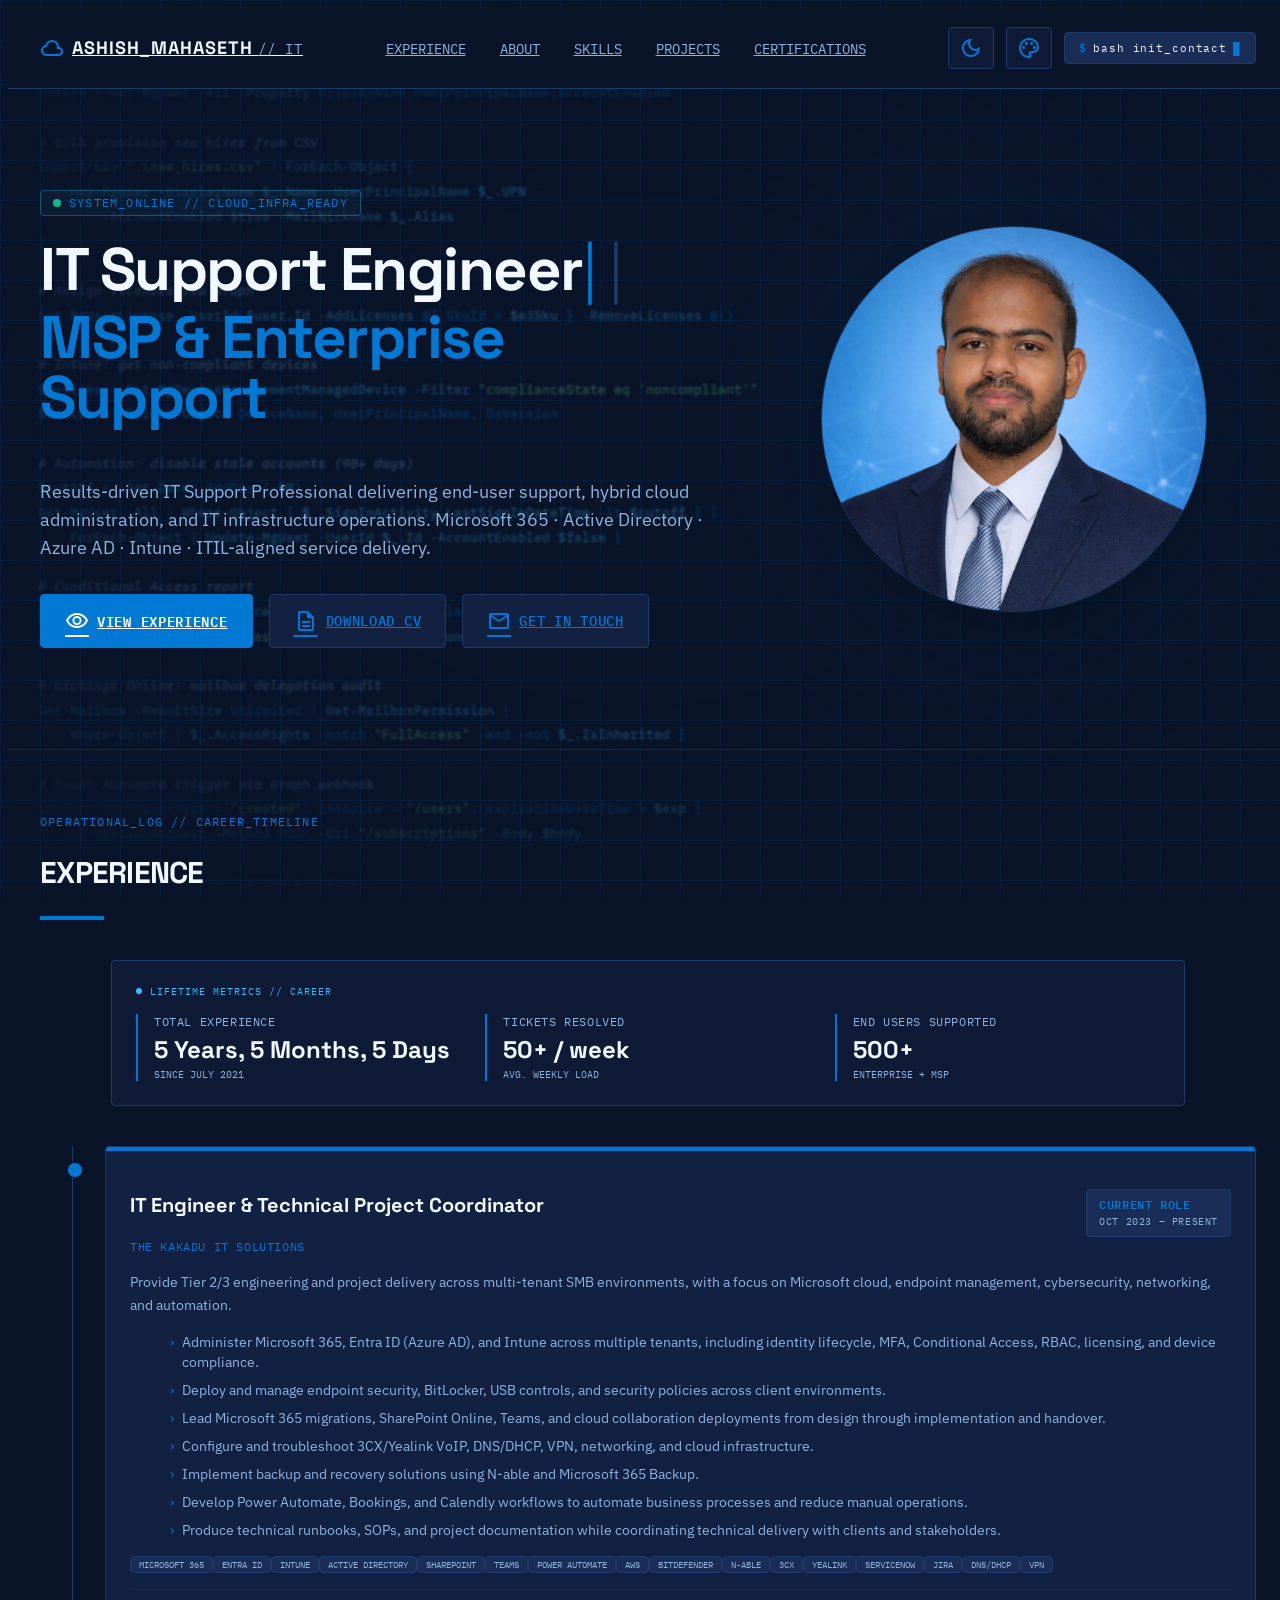
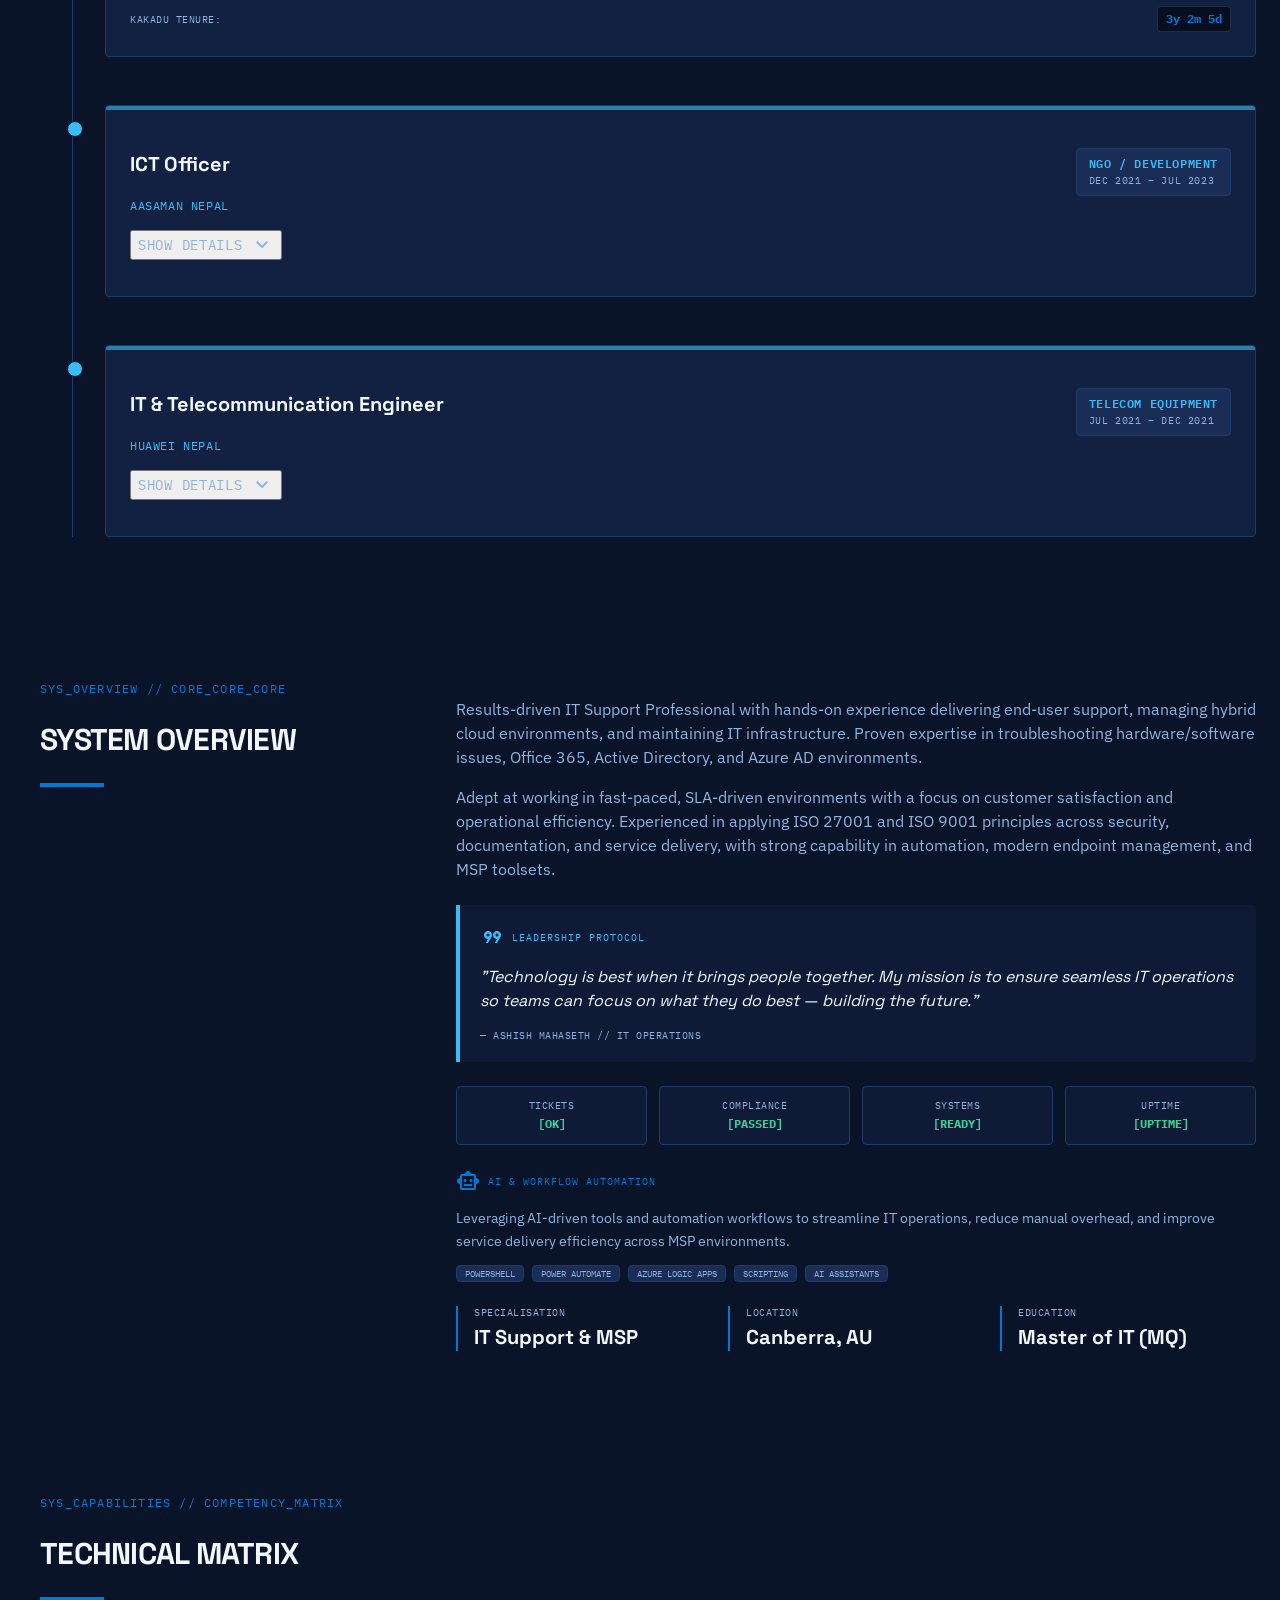
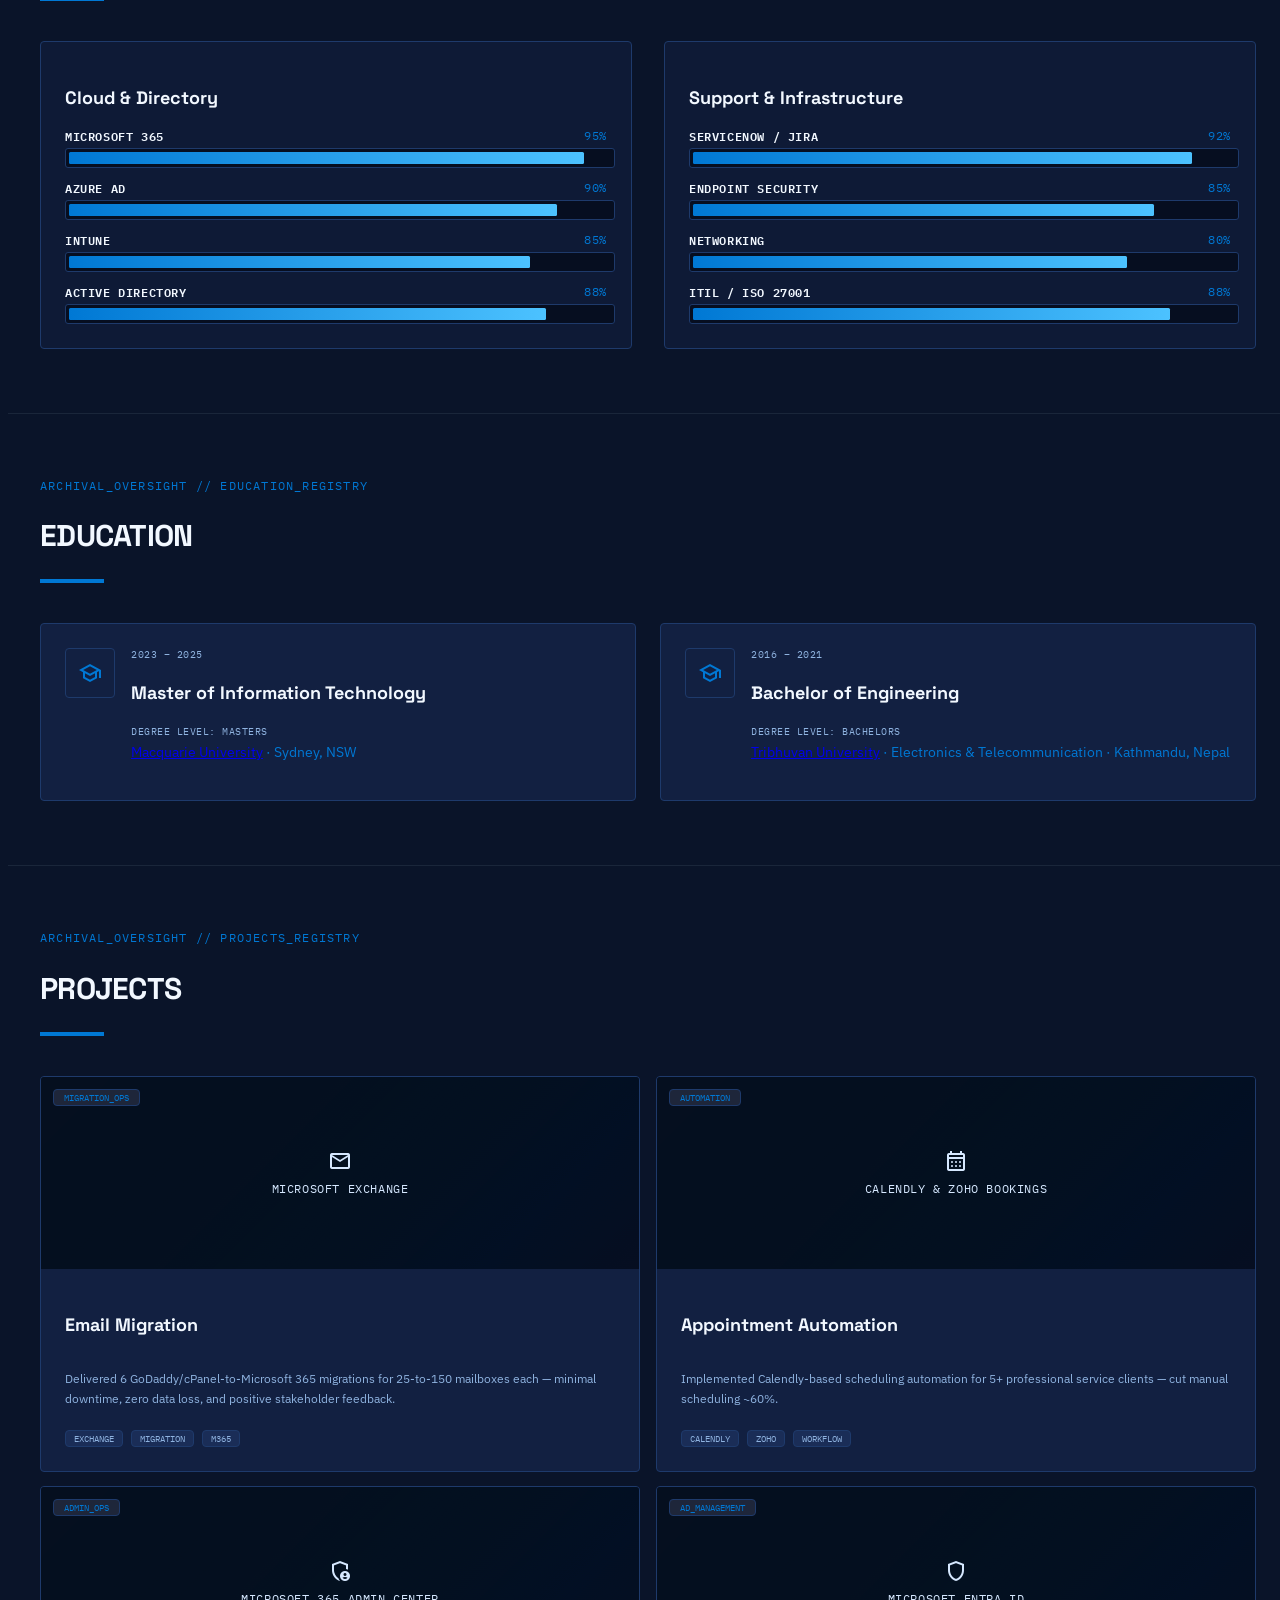
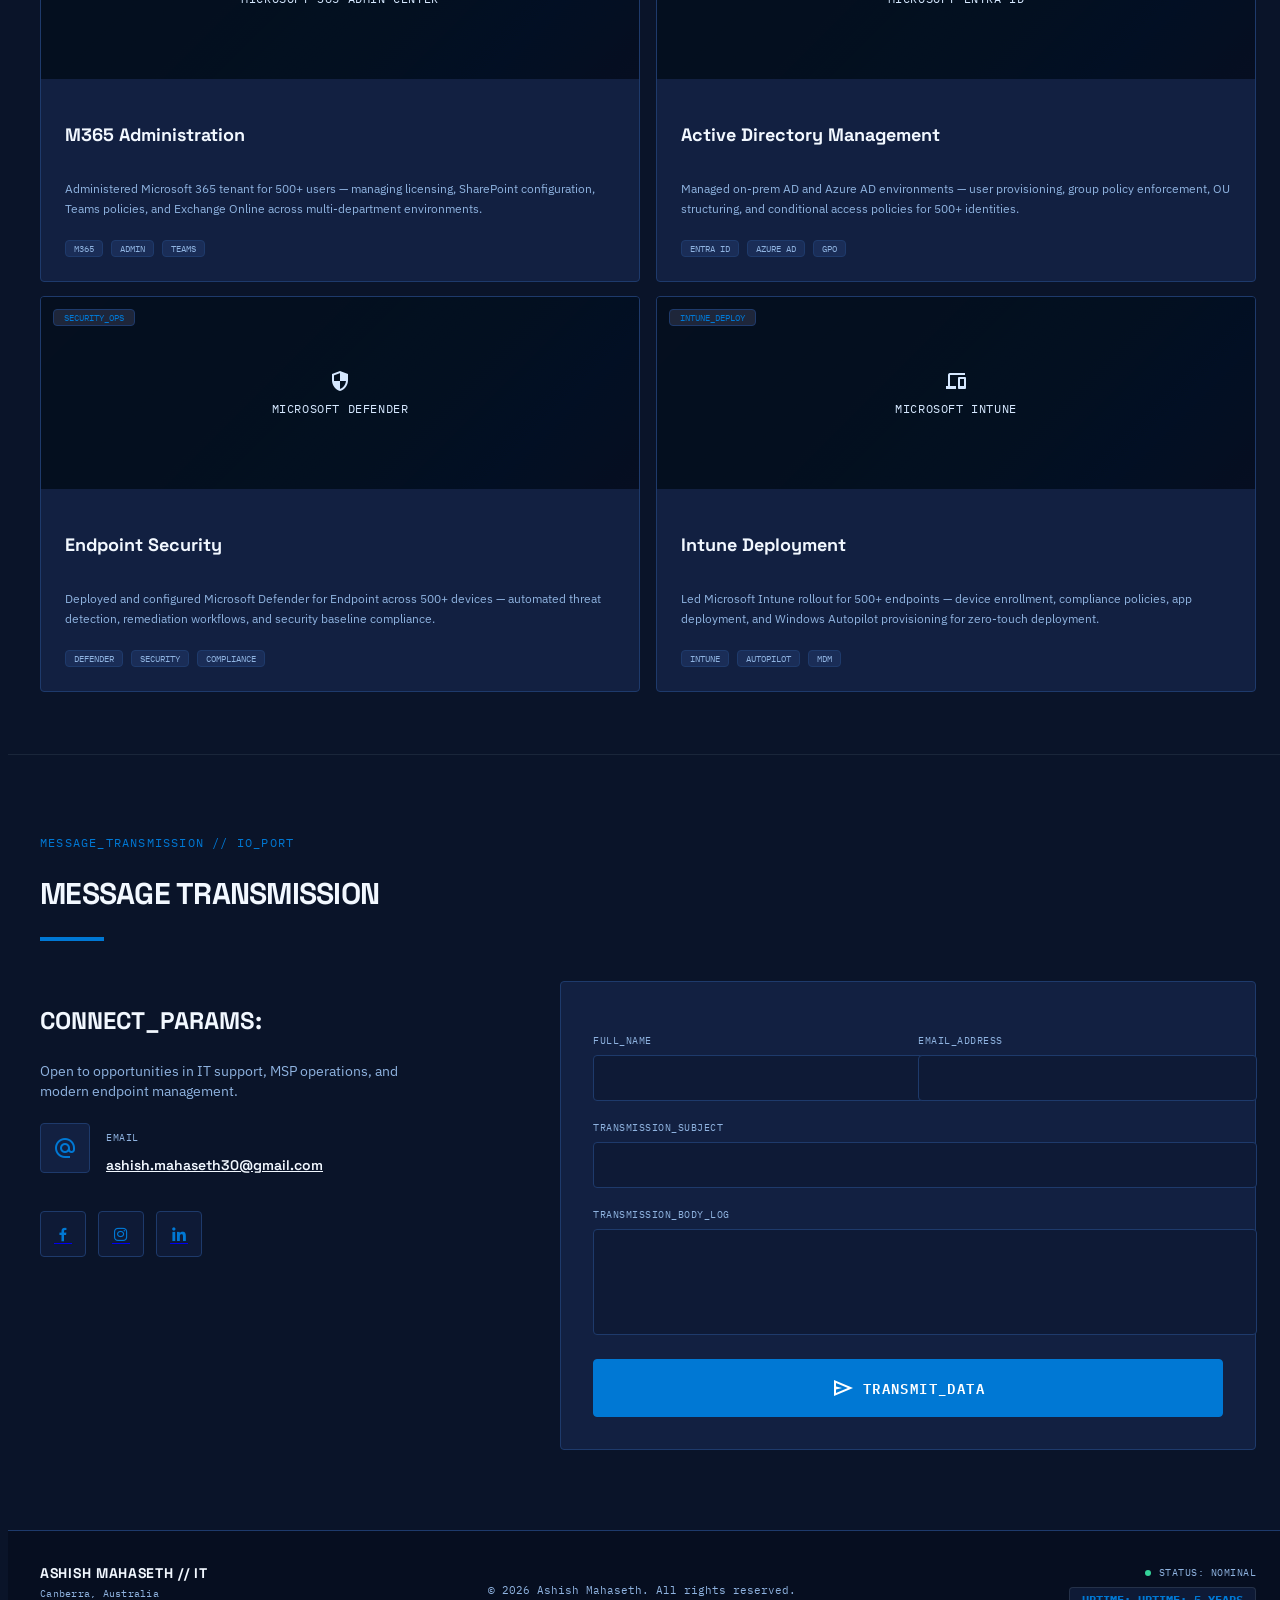
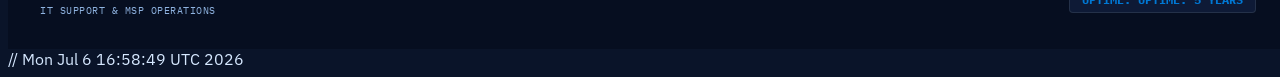
==== commit 3d8428fa: "feat: add Certifications page and nav link - New /certifications/ page with 5 certification cards:  " ====
--- a/index.html
+++ b/index.html
@@ -50,6 +50,7 @@
           <a href="#about" class="nav-link whitespace-nowrap">ABOUT</a>
           <a href="#skills" class="nav-link whitespace-nowrap">SKILLS</a>
           <a href="#projects" class="nav-link whitespace-nowrap">PROJECTS</a>
+          <a href="certifications/index.html" class="nav-link whitespace-nowrap">CERTIFICATIONS</a>
         </div>
 
         <!-- Right controls -->
@@ -106,6 +107,7 @@
         <a href="#about" class="block py-3 text-sm nav-link">ABOUT</a>
         <a href="#skills" class="block py-3 text-sm nav-link">SKILLS</a>
         <a href="#projects" class="block py-3 text-sm nav-link">PROJECTS</a>
+        <a href="certifications/index.html" class="block py-3 text-sm nav-link">CERTIFICATIONS</a>
         <a href="#contact" class="block py-3 text-sm nav-contact-btn-mobile">$ bash init_contact</a>
       </div>
     </div>
@@ -760,7 +762,7 @@
   </footer>
 
   <script src="https://unpkg.com/aos@2.3.1/dist/aos.js"></script>
-  <script src="assets/js/main.js?v=1785252000"></script>
+  <script src="assets/js/main.js?v=1785253000"></script>
 </body>
 </html>
 // Mon Jul  6 16:58:49 UTC 2026
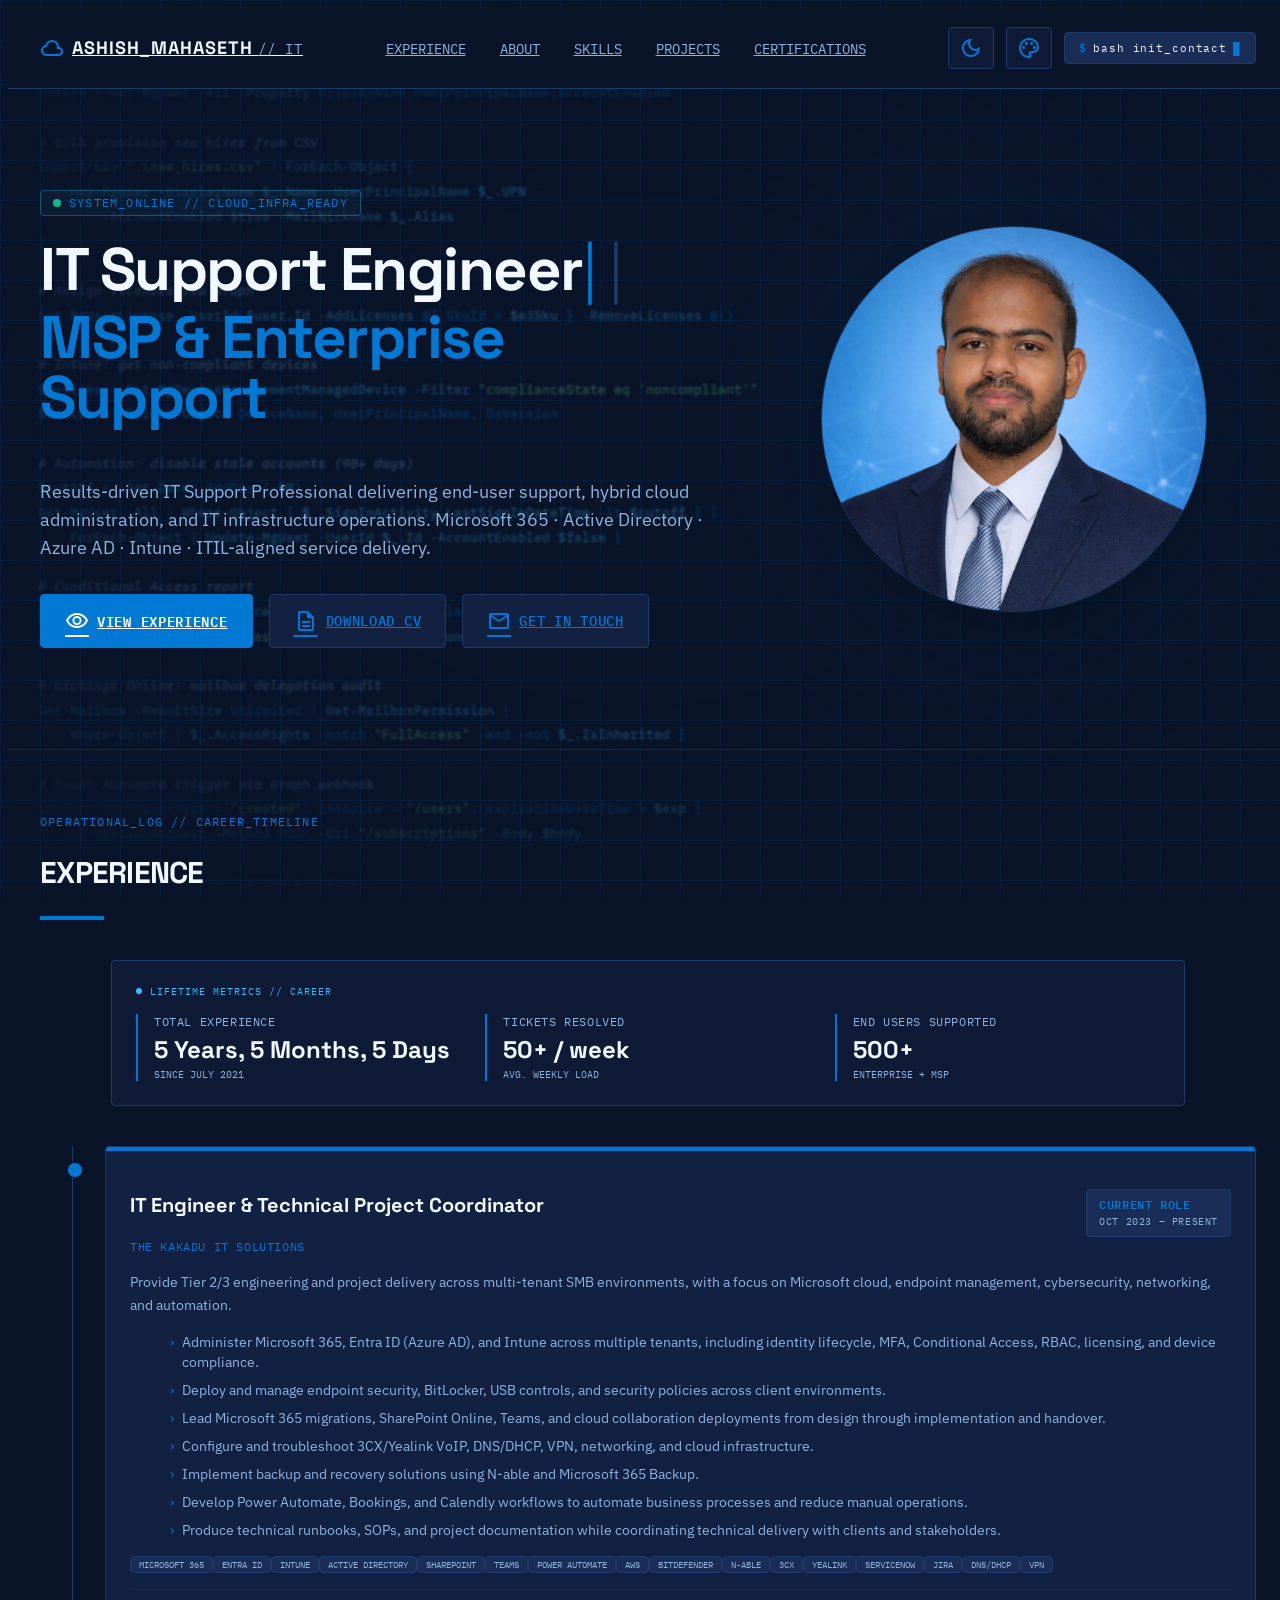
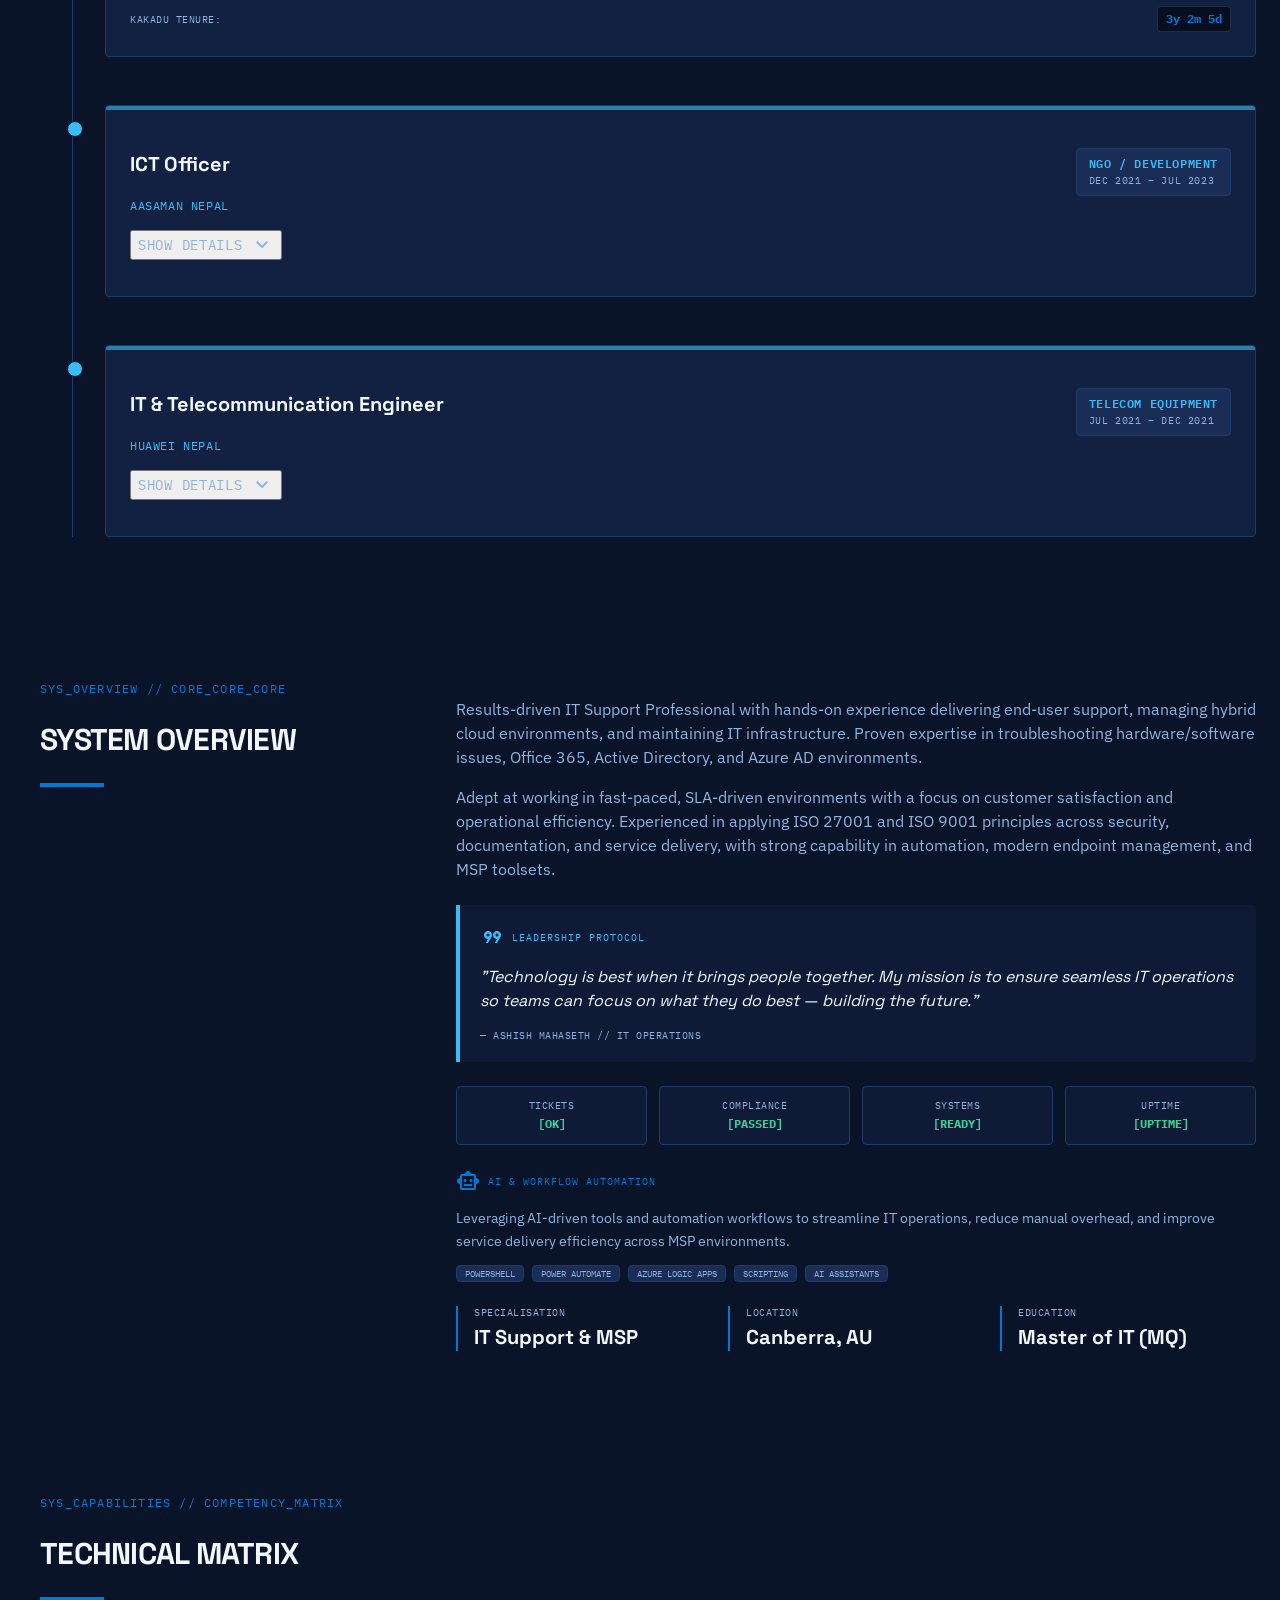
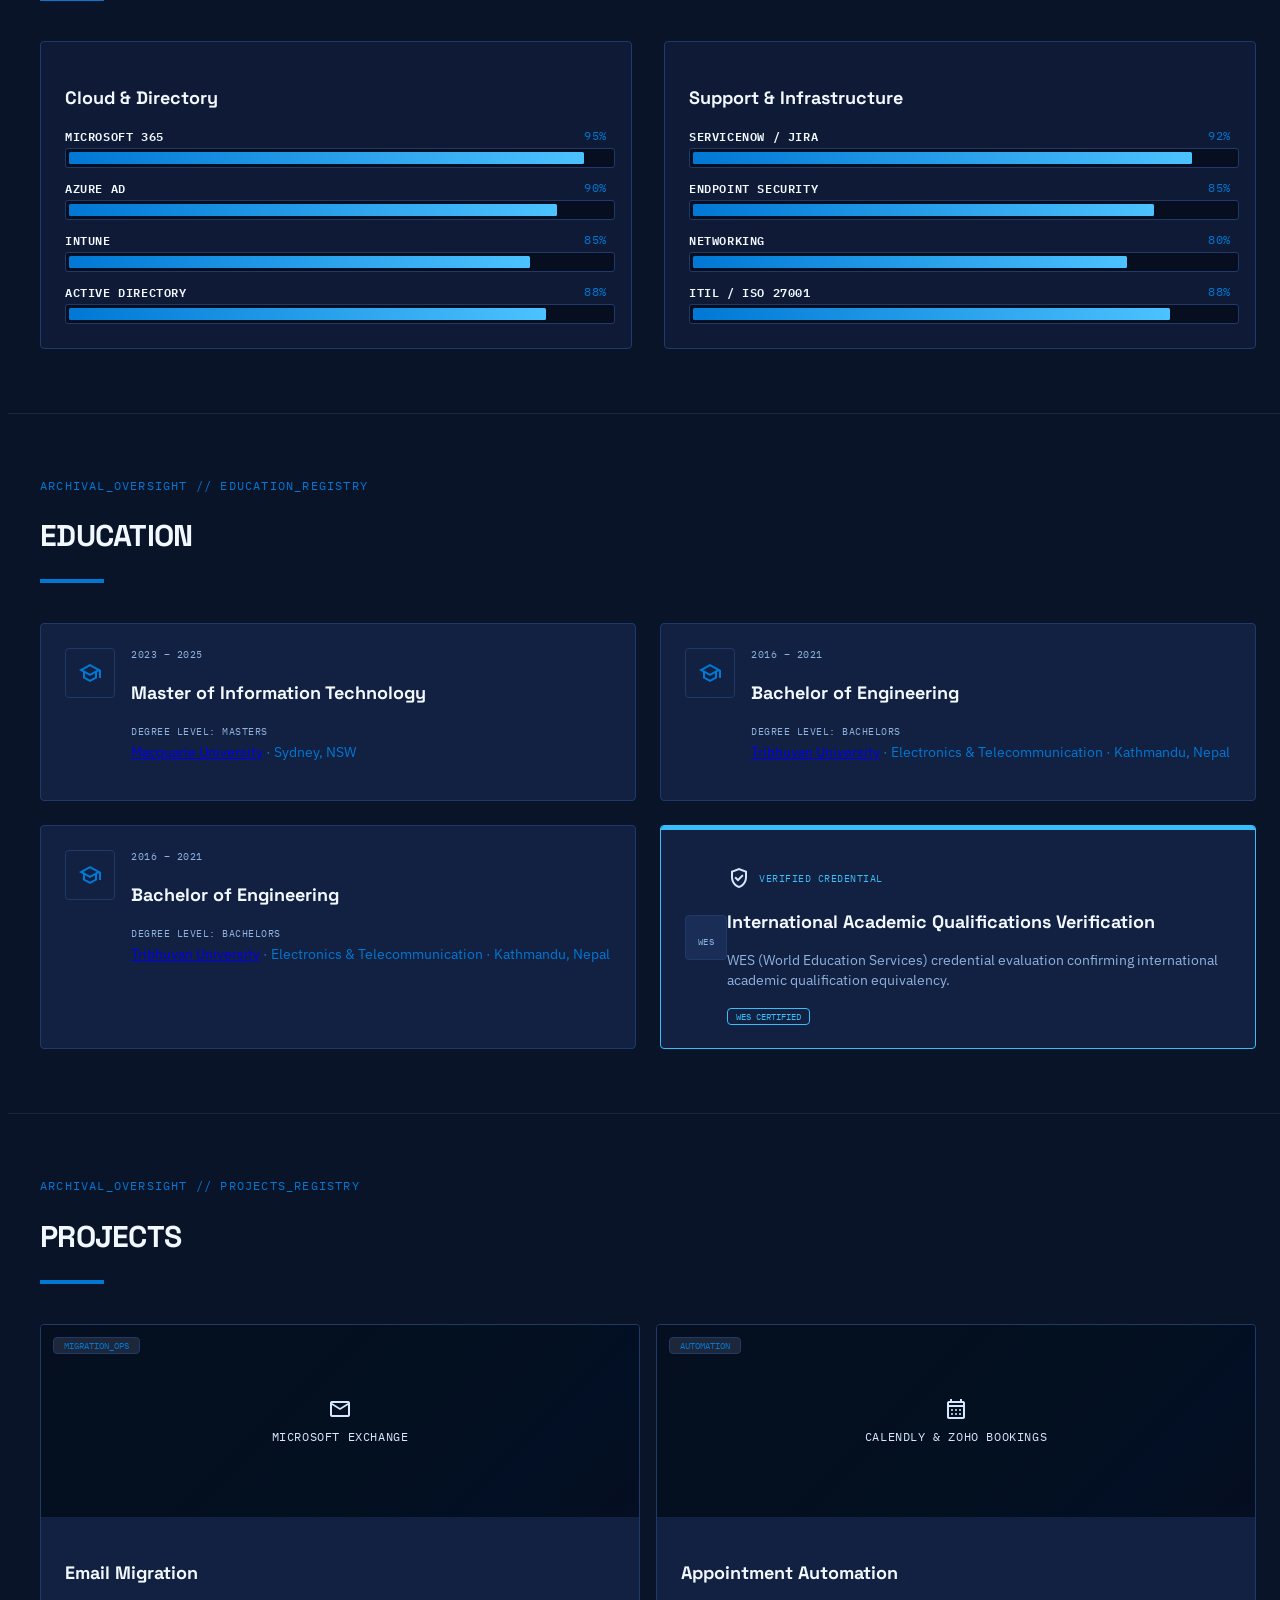
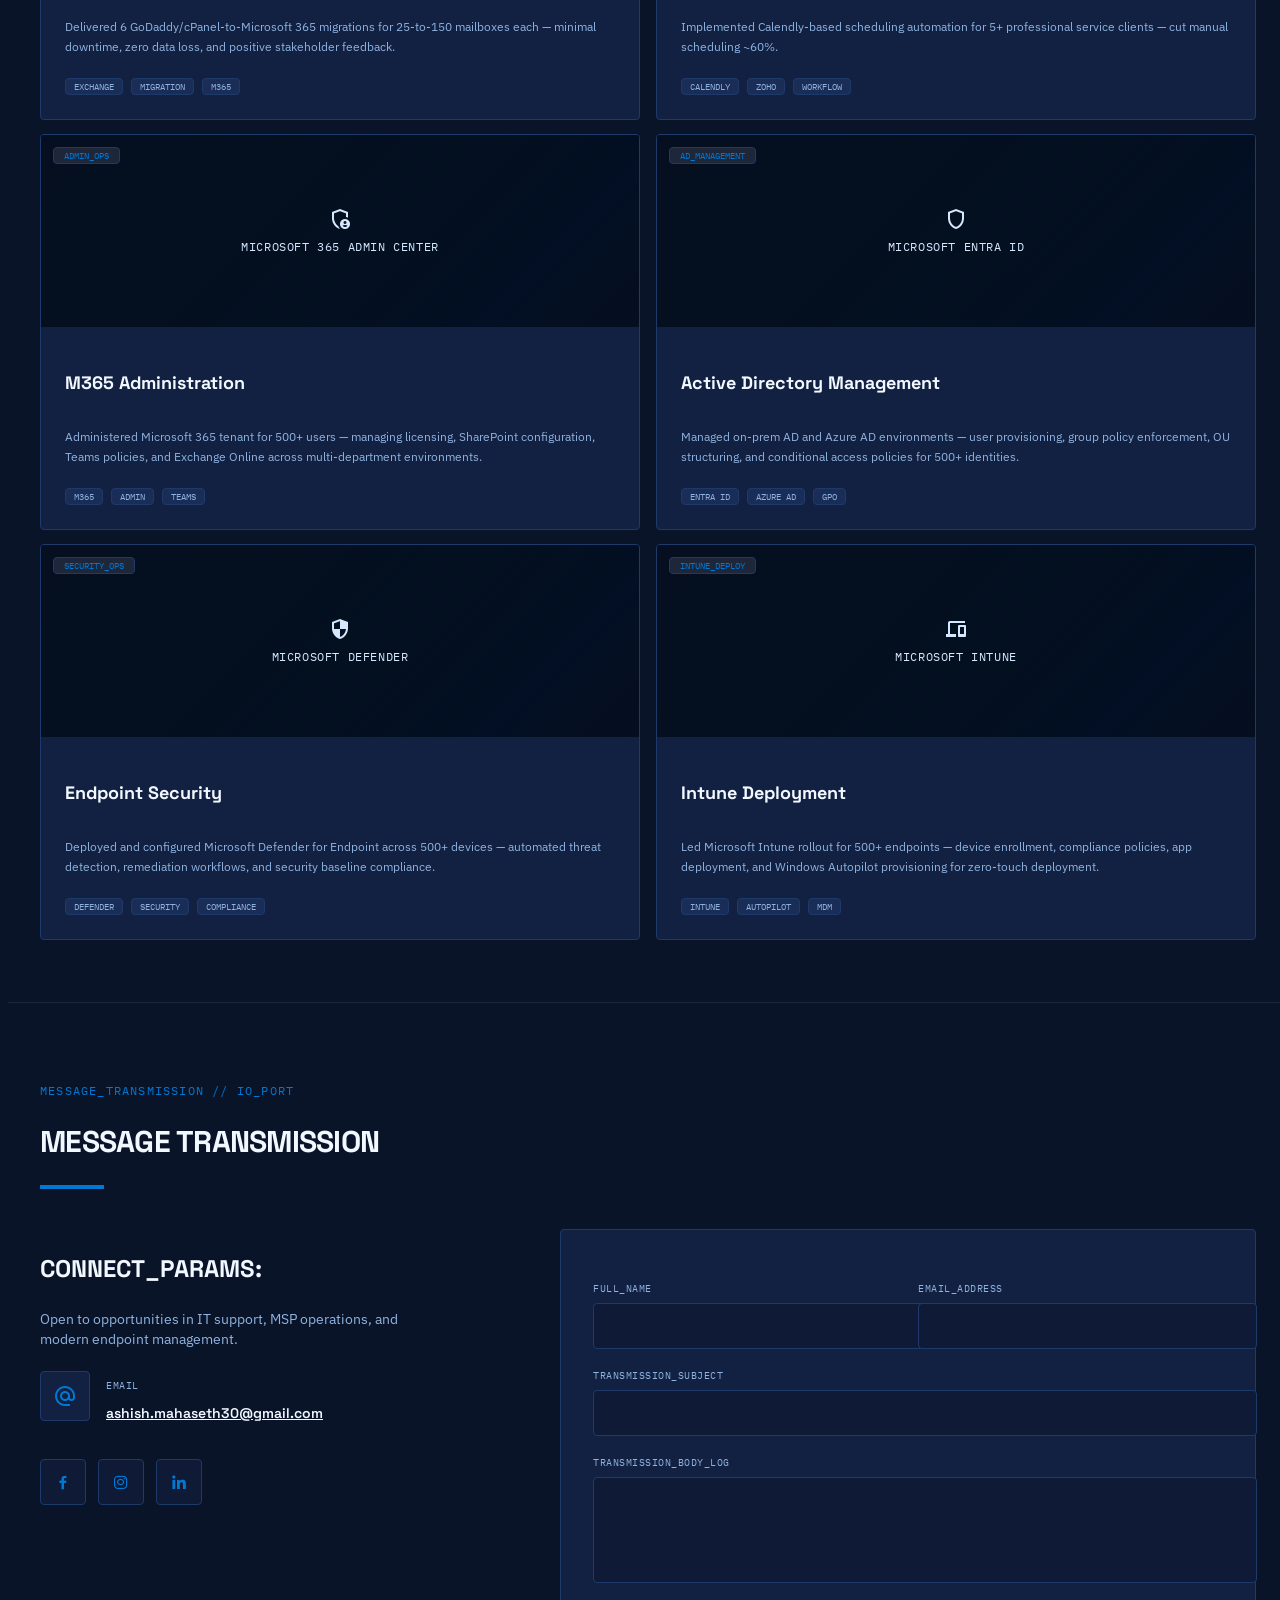
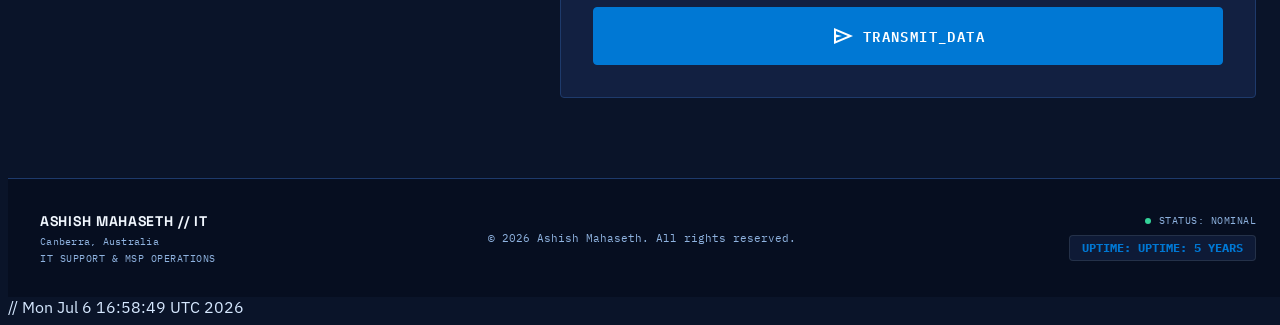
==== commit 8a82a37c: "feat: add WES credential badge to Education section - New WES verification card in the Education sec" ====
--- a/index.html
+++ b/index.html
@@ -18,7 +18,7 @@
   <link href="https://unpkg.com/aos@2.3.1/dist/aos.css" rel="stylesheet" />
 
   <!-- Site CSS -->
-  <link rel="stylesheet" href="assets/css/styles.css?v=1785251000">
+  <link rel="stylesheet" href="assets/css/styles.css?v=1785264000">
 </head>
 <body class="antialiased">
 
@@ -517,10 +517,58 @@
           </div>
         </div>
       </div>
+      <div class="bg-surface-container border border-border-utility rounded p-5 md:p-6 glow-card">
+        <div class="flex items-start space-x-4">
+          <div class="w-11 h-11 md:w-12 md:h-12 rounded border border-border-utility flex items-center justify-center bg-surface-container text-primary-container flex-shrink-0">
+            <span class="material-symbols-outlined">school</span>
+          </div>
+          <div class="flex-1">
+            <div class="text-[10px] font-mono-labels text-text-muted uppercase tracking-wider mb-1">2016 – 2021</div>
+            <h3 class="font-display font-bold text-text-primary text-base md:text-lg">Bachelor of Engineering</h3>
+            <div class="text-[10px] font-mono-labels text-text-muted uppercase tracking-wider mb-1">Degree Level: Bachelors</div>
+            <p class="text-primary-container text-sm mt-1">
+              <a href="https://www.ioe.edu.np/" target="_blank" rel="noopener" class="hover:underline">Tribhuvan University</a> · Electronics &amp; Telecommunication · Kathmandu, Nepal
+            </p>
+          </div>
+        </div>
+      </div>
+
+      <!-- WES Academic Credential Evaluation -->
+      <div class="bg-surface-container border-2 border-secondary rounded overflow-hidden glow-card shadow-lg shadow-secondary/5">
+        <div class="relative">
+          <div class="absolute top-0 left-0 right-0 h-1 bg-secondary"></div>
+          <div class="p-5 md:p-6 flex flex-col md:flex-row items-center md:items-start space-y-4 md:space-y-0 md:space-x-6">
+            <div class="flex-shrink-0 bg-surface-container-high border border-border-utility rounded p-3">
+              <div class="w-44 h-auto mb-2">
+                <div data-iframe-width="150" data-iframe-height="270" data-share-badge-id="5645e6f7-1feb-41e7-9264-a58a65e81e6b" data-share-badge-host="https://www.credly.com"></div>
+                <script type="text/javascript" async src="//cdn.credly.com/assets/utilities/embed.js"></script>
+              </div>
+              <div class="text-center mt-2">
+                <div class="text-[9px] font-mono-labels text-text-muted uppercase tracking-wider">WES</div>
+              </div>
+            </div>
+            <div class="flex-1 min-w-0">
+              <div class="flex items-center space-x-2 mb-1">
+                <span class="material-symbols-outlined text-warning text-lg">verified_user</span>
+                <span class="text-[10px] font-mono-labels text-secondary uppercase tracking-wider">VERIFIED CREDENTIAL</span>
+              </div>
+              <h3 class="font-display font-bold text-text-primary text-base md:text-lg mb-1">
+                International Academic Qualifications Verification
+              </h3>
+              <p class="text-text-muted text-xs md:text-sm leading-relaxed">
+                WES (World Education Services) credential evaluation confirming international academic qualification equivalency.
+              </p>
+              <div class="mt-2">
+                <span class="px-2 py-0.5 bg-secondary/10 border border-secondary/20 rounded font-mono-labels text-[9px] text-secondary uppercase">
+                  WES Certified
+                </span>
+              </div>
+            </div>
+          </div>
+        </div>
+      </div>
     </div>
   </section>
-
-  <!-- Projects -->
   <section id="projects" class="relative z-10 max-w-7xl mx-auto px-4 sm:px-6 lg:px-8 py-12 md:py-16 border-t border-border-utility/40">
     <div class="mb-8 md:mb-10">
       <div class="text-xs font-mono-labels text-primary-container uppercase tracking-widest mb-2">ARCHIVAL_OVERSIGHT // PROJECTS_REGISTRY</div>
@@ -762,7 +810,7 @@
   </footer>
 
   <script src="https://unpkg.com/aos@2.3.1/dist/aos.js"></script>
-  <script src="assets/js/main.js?v=1785253000"></script>
+  <script src="assets/js/main.js?v=1785264000"></script>
 </body>
 </html>
 // Mon Jul  6 16:58:49 UTC 2026
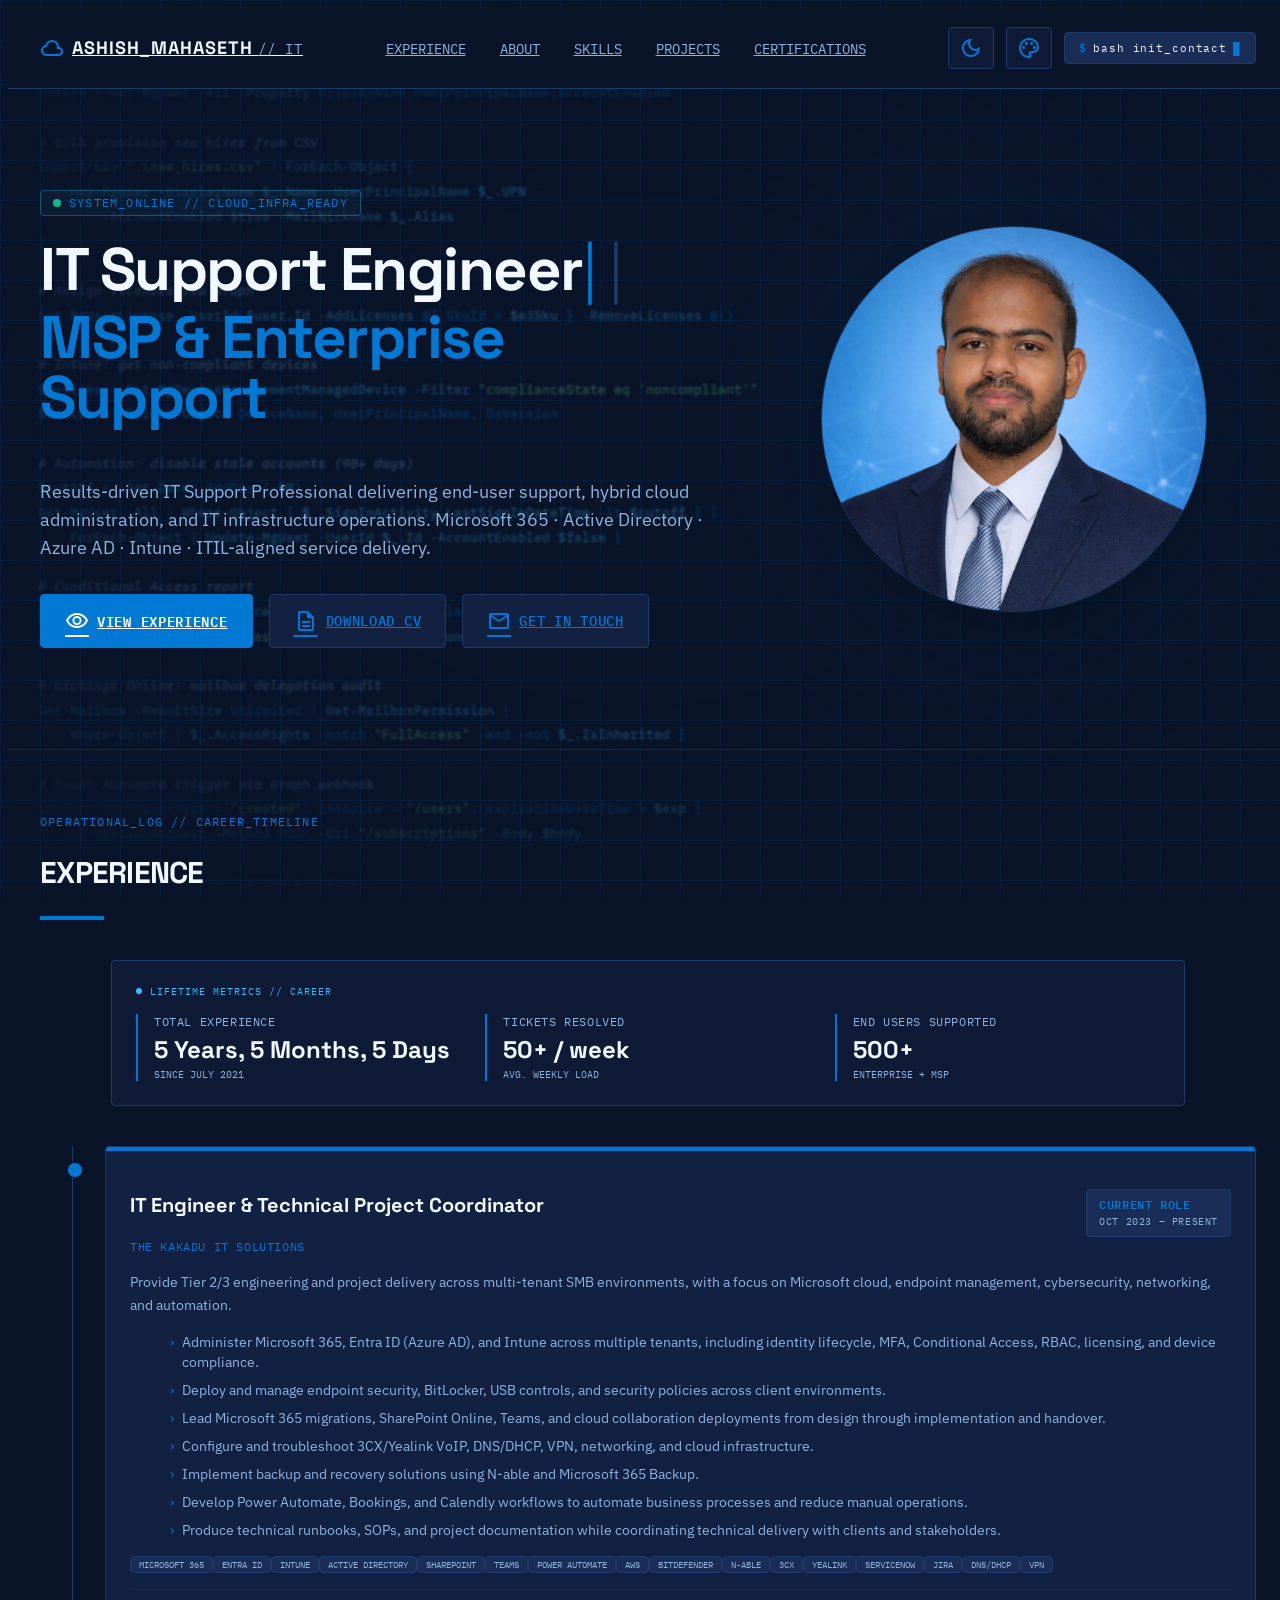
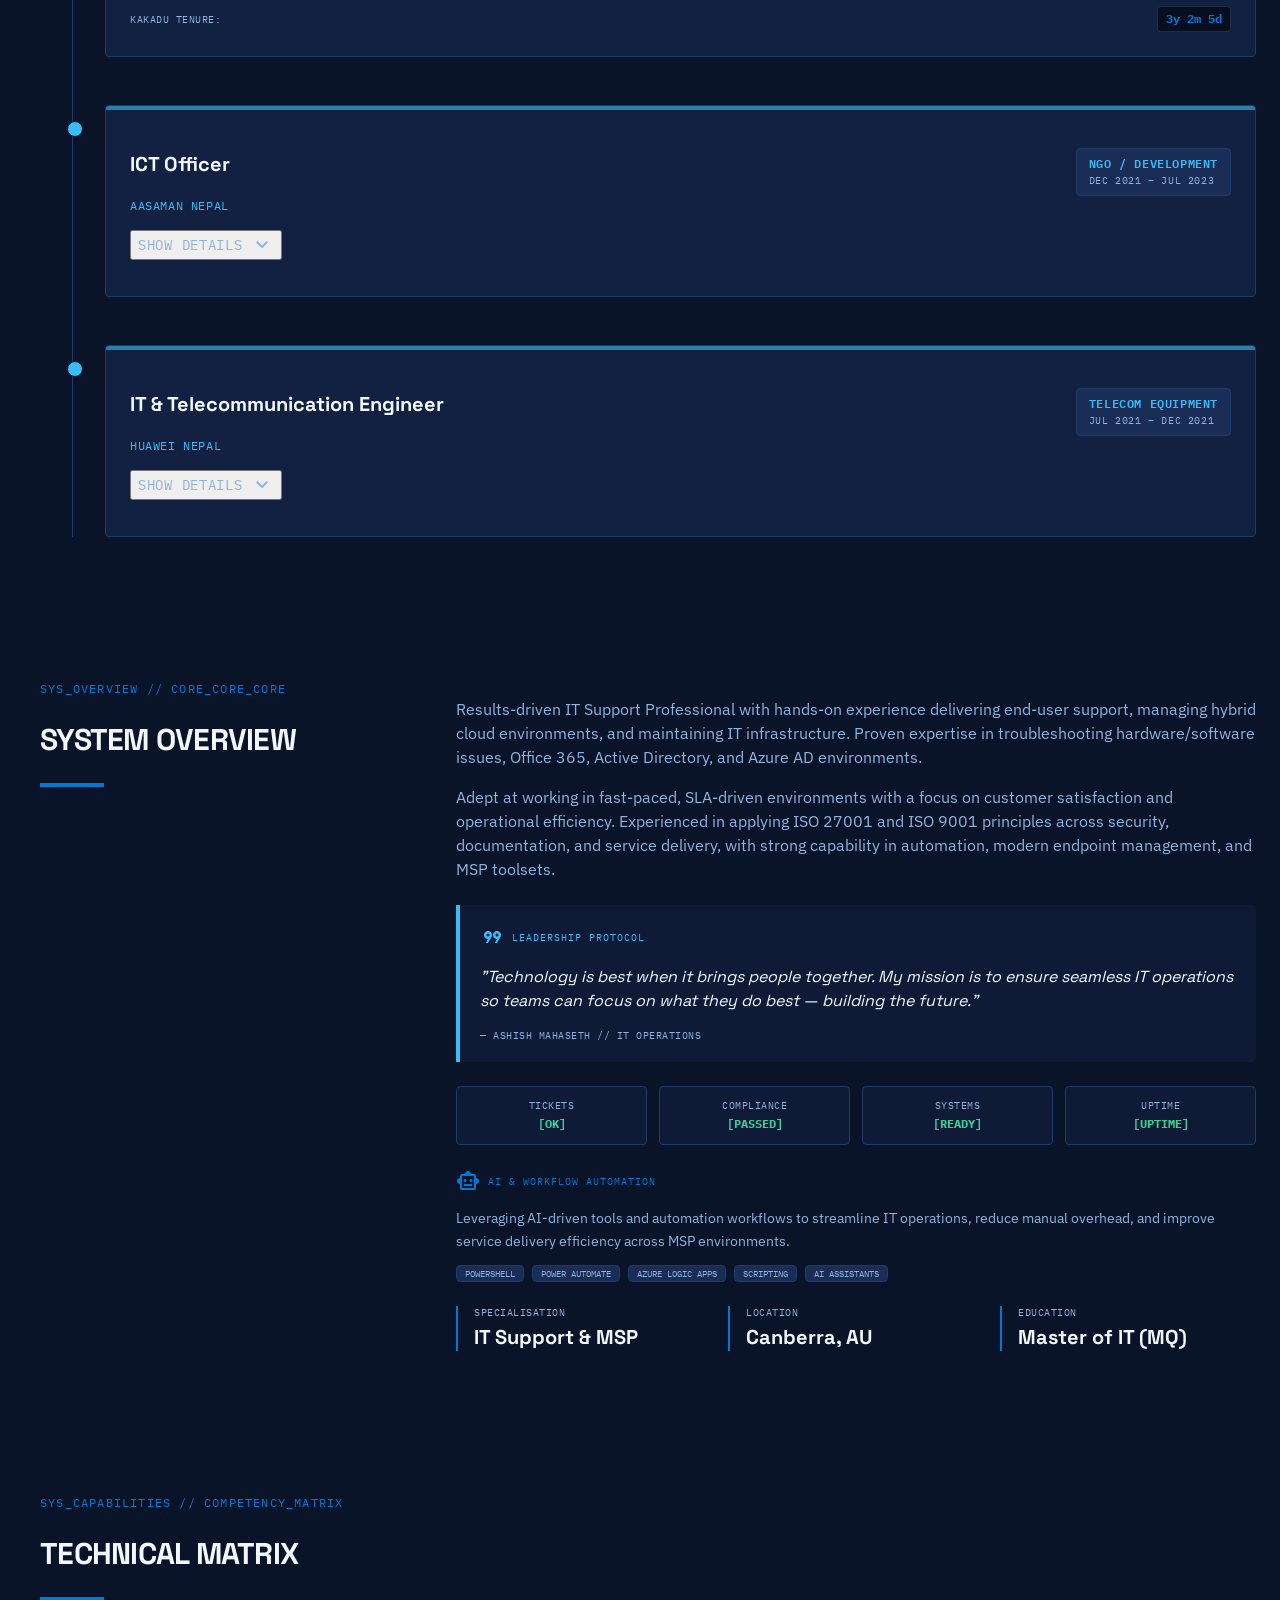
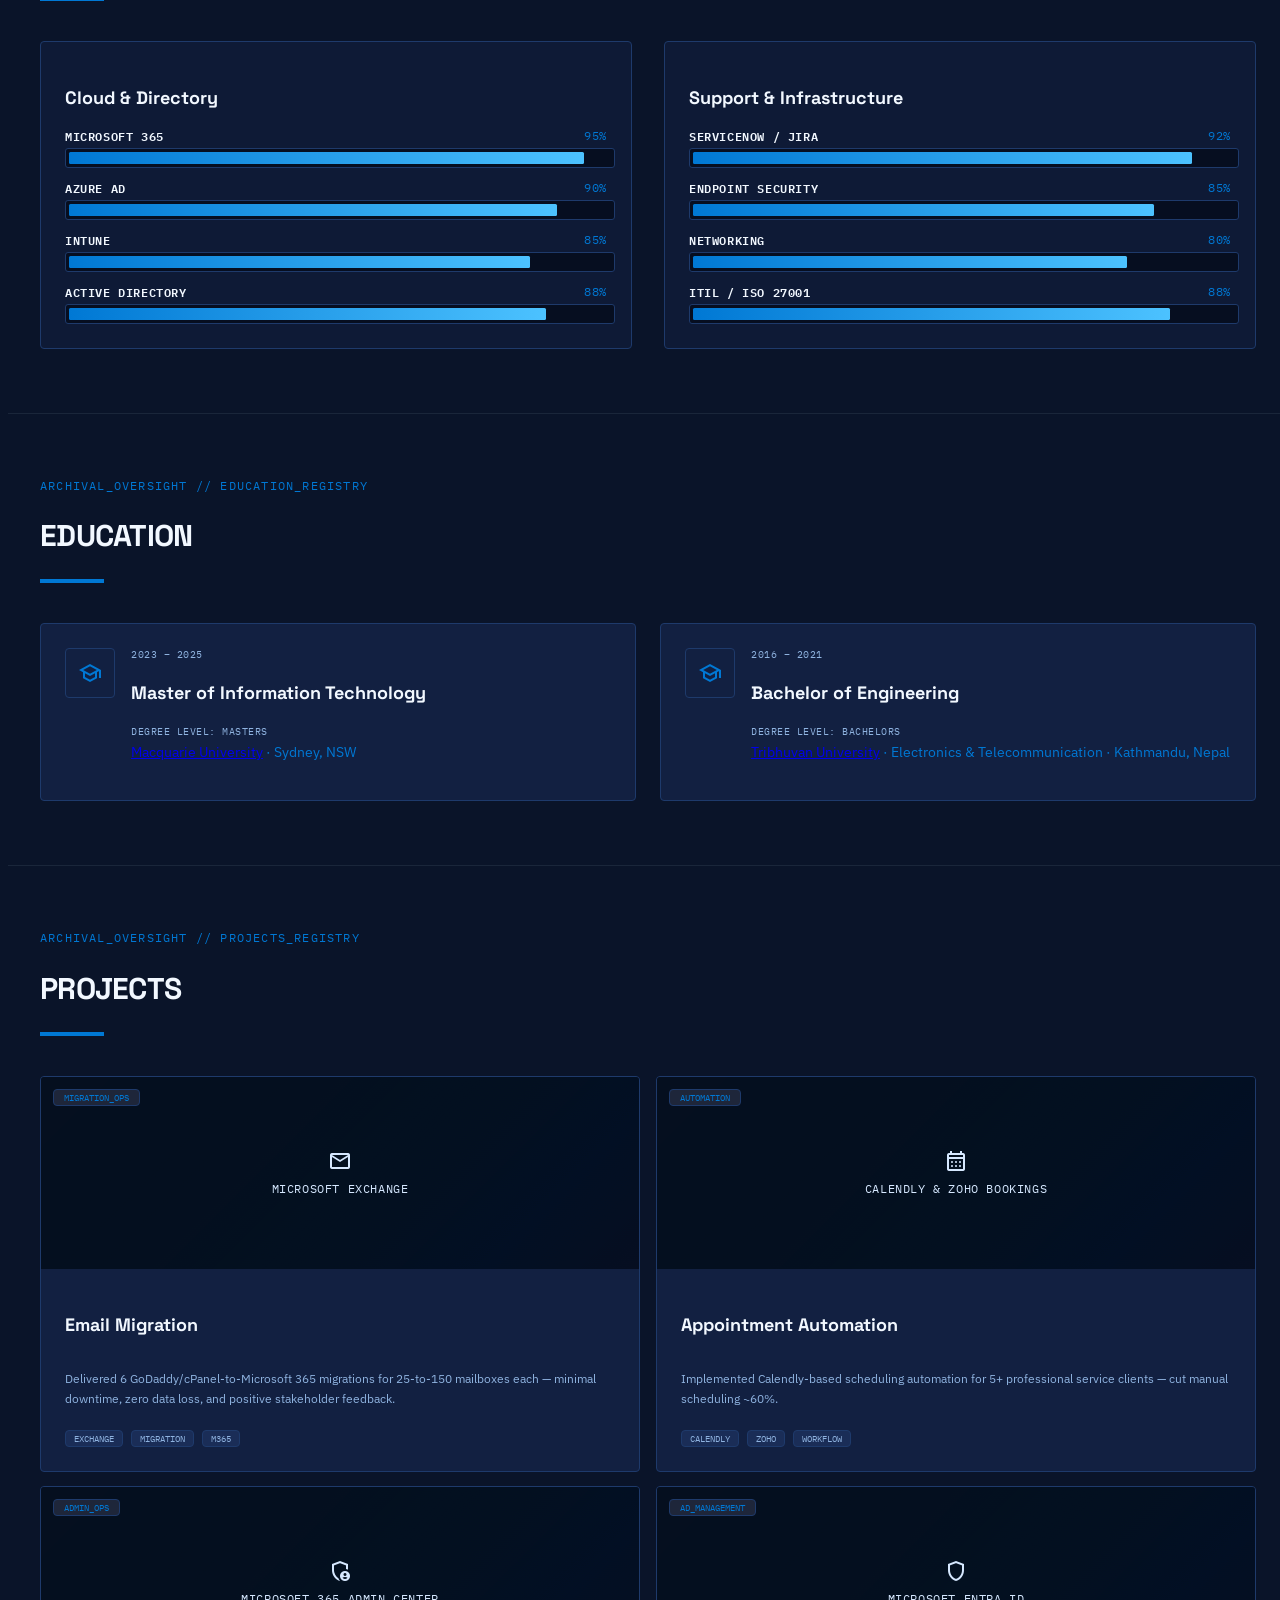
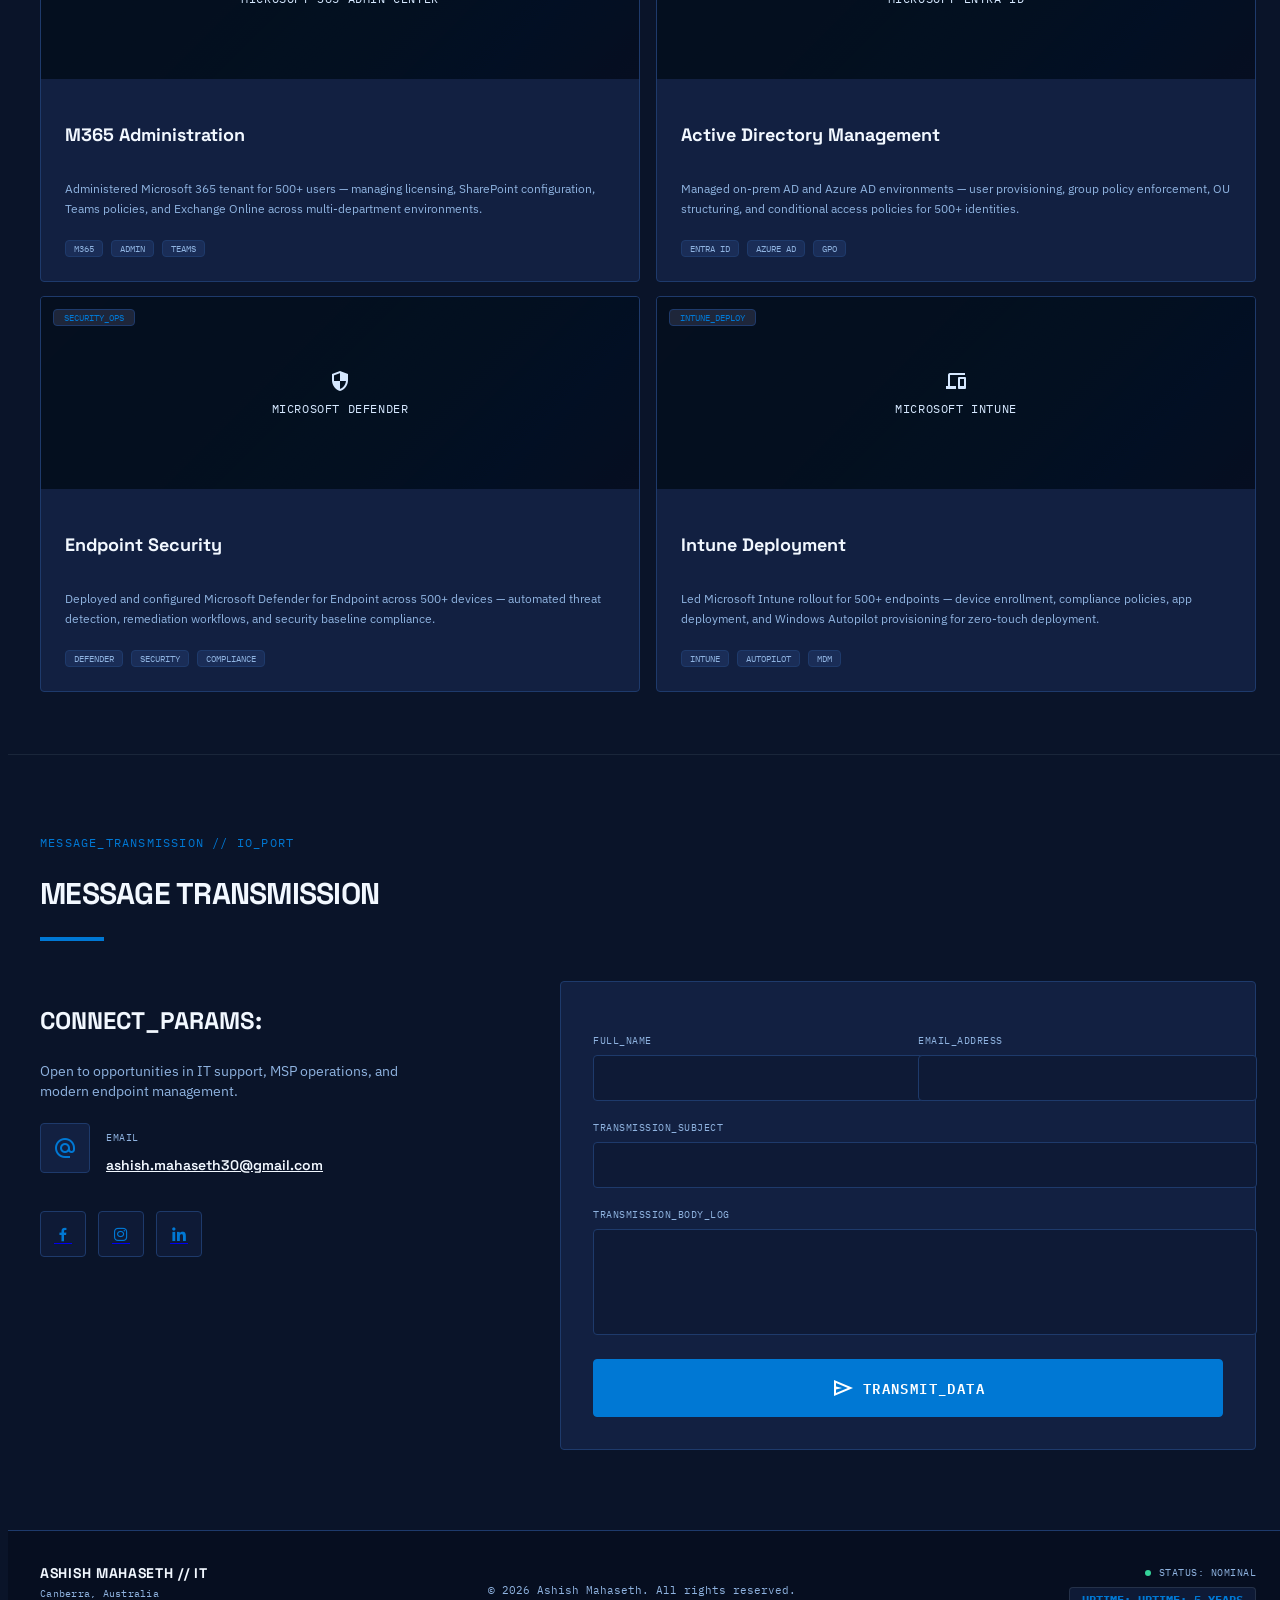
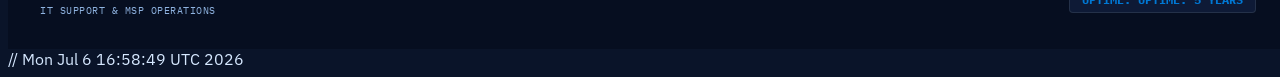
==== commit 7160d7f8: "Move WES badge to top-right corner overlay, remove duplicate Bachelor entry - Removed WES card from " ====
--- a/index.html
+++ b/index.html
@@ -18,7 +18,7 @@
   <link href="https://unpkg.com/aos@2.3.1/dist/aos.css" rel="stylesheet" />
 
   <!-- Site CSS -->
-  <link rel="stylesheet" href="assets/css/styles.css?v=1785264000">
+  <link rel="stylesheet" href="assets/css/styles.css?v=1785265000">
 </head>
 <body class="antialiased">
 
@@ -112,6 +112,20 @@
       </div>
     </div>
   </nav>
+
+  <!-- WES Verification Badge (top-right corner overlay) -->
+  <div id="wes-badge" class="fixed top-6 right-6 z-[60] hidden xl:inline-block" data-aos="fade-left">
+    <div class="bg-surface-container border-2 border-secondary rounded overflow-hidden glow-card shadow-lg shadow-secondary/10">
+      <div class="absolute top-0 left-0 right-0 h-1 bg-secondary"></div>
+      <div class="p-2">
+        <div data-iframe-width="150" data-iframe-height="270" data-share-badge-id="5645e6f7-1feb-41e7-9264-a58a65e81e6b" data-share-badge-host="https://www.credly.com"></div>
+        <script type="text/javascript" async src="//cdn.credly.com/assets/utilities/embed.js"></script>
+        <div class="text-center mt-1">
+          <span class="text-[8px] font-mono-labels text-secondary uppercase tracking-wider">WES Verified</span>
+        </div>
+      </div>
+    </div>
+  </div>
 
   <main>
 
@@ -517,58 +531,10 @@
           </div>
         </div>
       </div>
-      <div class="bg-surface-container border border-border-utility rounded p-5 md:p-6 glow-card">
-        <div class="flex items-start space-x-4">
-          <div class="w-11 h-11 md:w-12 md:h-12 rounded border border-border-utility flex items-center justify-center bg-surface-container text-primary-container flex-shrink-0">
-            <span class="material-symbols-outlined">school</span>
-          </div>
-          <div class="flex-1">
-            <div class="text-[10px] font-mono-labels text-text-muted uppercase tracking-wider mb-1">2016 – 2021</div>
-            <h3 class="font-display font-bold text-text-primary text-base md:text-lg">Bachelor of Engineering</h3>
-            <div class="text-[10px] font-mono-labels text-text-muted uppercase tracking-wider mb-1">Degree Level: Bachelors</div>
-            <p class="text-primary-container text-sm mt-1">
-              <a href="https://www.ioe.edu.np/" target="_blank" rel="noopener" class="hover:underline">Tribhuvan University</a> · Electronics &amp; Telecommunication · Kathmandu, Nepal
-            </p>
-          </div>
-        </div>
-      </div>
-
-      <!-- WES Academic Credential Evaluation -->
-      <div class="bg-surface-container border-2 border-secondary rounded overflow-hidden glow-card shadow-lg shadow-secondary/5">
-        <div class="relative">
-          <div class="absolute top-0 left-0 right-0 h-1 bg-secondary"></div>
-          <div class="p-5 md:p-6 flex flex-col md:flex-row items-center md:items-start space-y-4 md:space-y-0 md:space-x-6">
-            <div class="flex-shrink-0 bg-surface-container-high border border-border-utility rounded p-3">
-              <div class="w-44 h-auto mb-2">
-                <div data-iframe-width="150" data-iframe-height="270" data-share-badge-id="5645e6f7-1feb-41e7-9264-a58a65e81e6b" data-share-badge-host="https://www.credly.com"></div>
-                <script type="text/javascript" async src="//cdn.credly.com/assets/utilities/embed.js"></script>
-              </div>
-              <div class="text-center mt-2">
-                <div class="text-[9px] font-mono-labels text-text-muted uppercase tracking-wider">WES</div>
-              </div>
-            </div>
-            <div class="flex-1 min-w-0">
-              <div class="flex items-center space-x-2 mb-1">
-                <span class="material-symbols-outlined text-warning text-lg">verified_user</span>
-                <span class="text-[10px] font-mono-labels text-secondary uppercase tracking-wider">VERIFIED CREDENTIAL</span>
-              </div>
-              <h3 class="font-display font-bold text-text-primary text-base md:text-lg mb-1">
-                International Academic Qualifications Verification
-              </h3>
-              <p class="text-text-muted text-xs md:text-sm leading-relaxed">
-                WES (World Education Services) credential evaluation confirming international academic qualification equivalency.
-              </p>
-              <div class="mt-2">
-                <span class="px-2 py-0.5 bg-secondary/10 border border-secondary/20 rounded font-mono-labels text-[9px] text-secondary uppercase">
-                  WES Certified
-                </span>
-              </div>
-            </div>
-          </div>
-        </div>
-      </div>
     </div>
   </section>
+
+  <!-- Projects -->
   <section id="projects" class="relative z-10 max-w-7xl mx-auto px-4 sm:px-6 lg:px-8 py-12 md:py-16 border-t border-border-utility/40">
     <div class="mb-8 md:mb-10">
       <div class="text-xs font-mono-labels text-primary-container uppercase tracking-widest mb-2">ARCHIVAL_OVERSIGHT // PROJECTS_REGISTRY</div>
@@ -810,7 +776,7 @@
   </footer>
 
   <script src="https://unpkg.com/aos@2.3.1/dist/aos.js"></script>
-  <script src="assets/js/main.js?v=1785264000"></script>
+  <script src="assets/js/main.js?v=1785265000"></script>
 </body>
 </html>
 // Mon Jul  6 16:58:49 UTC 2026
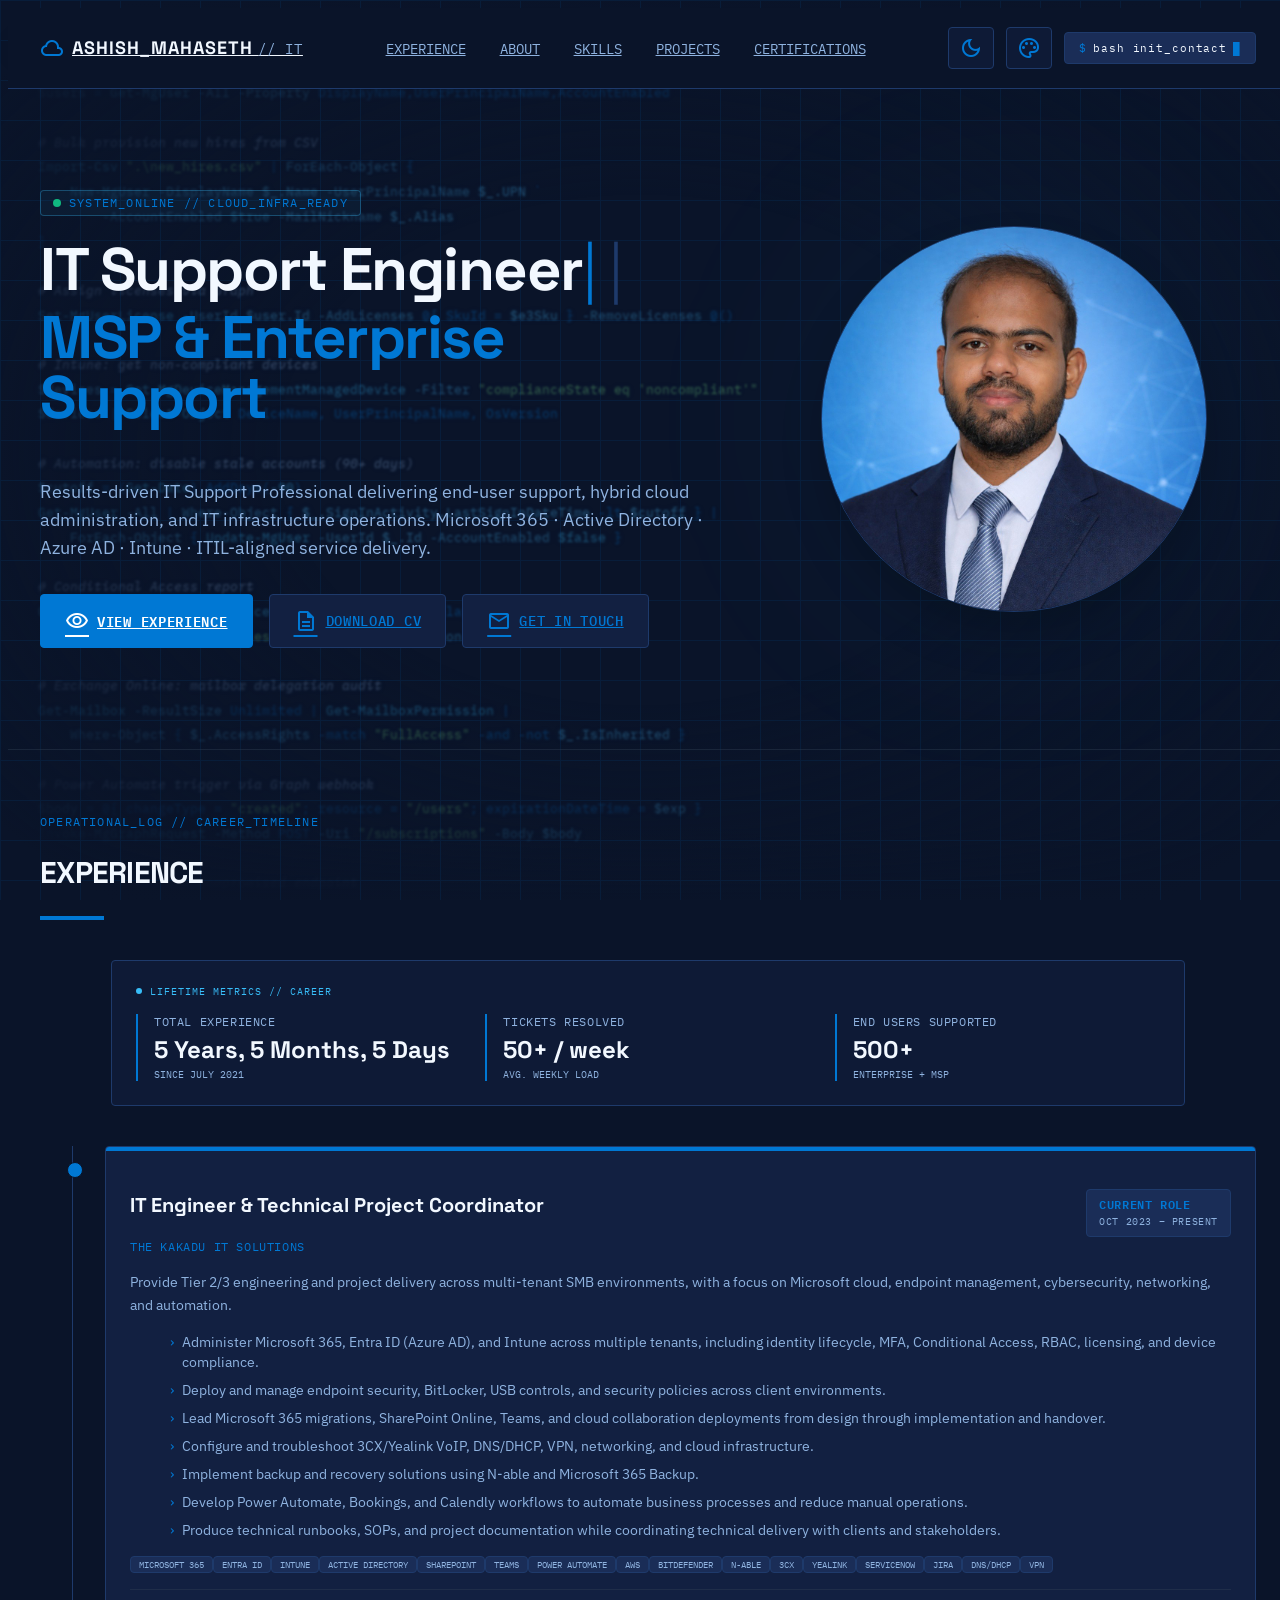
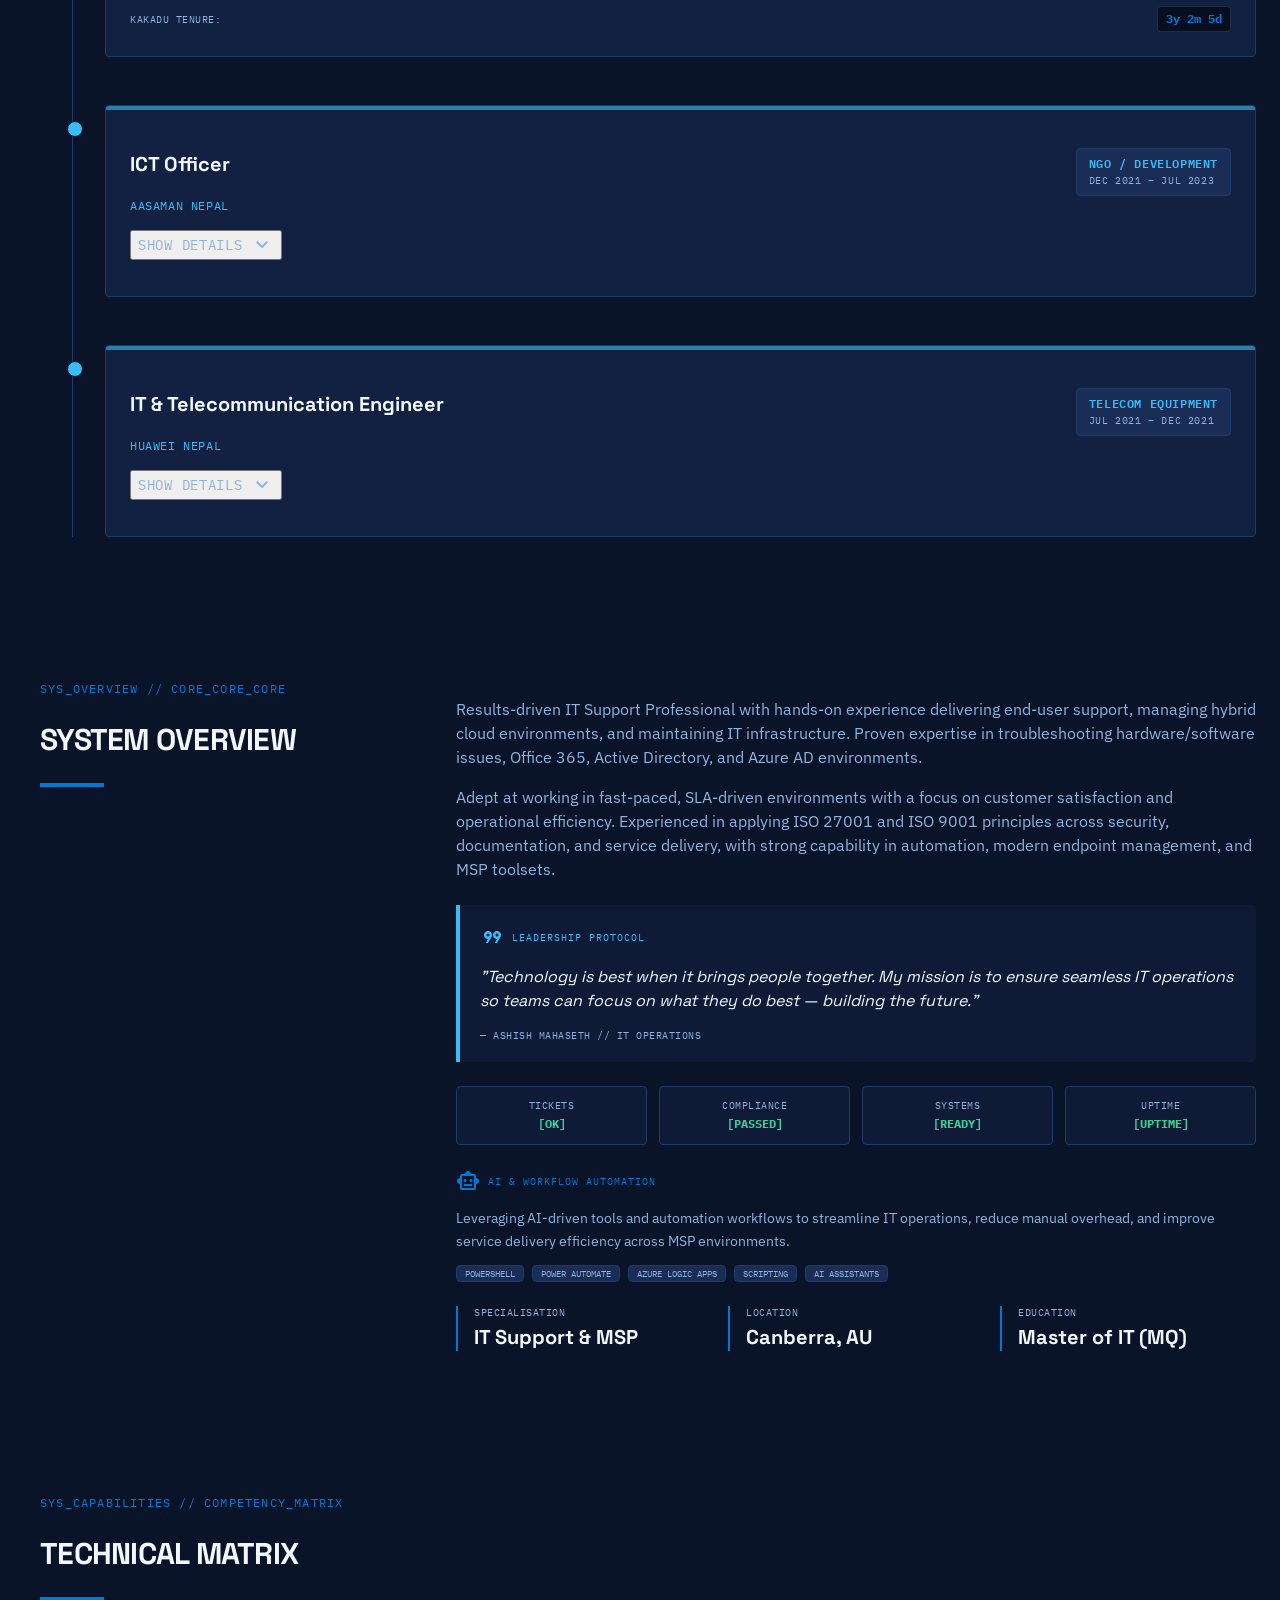
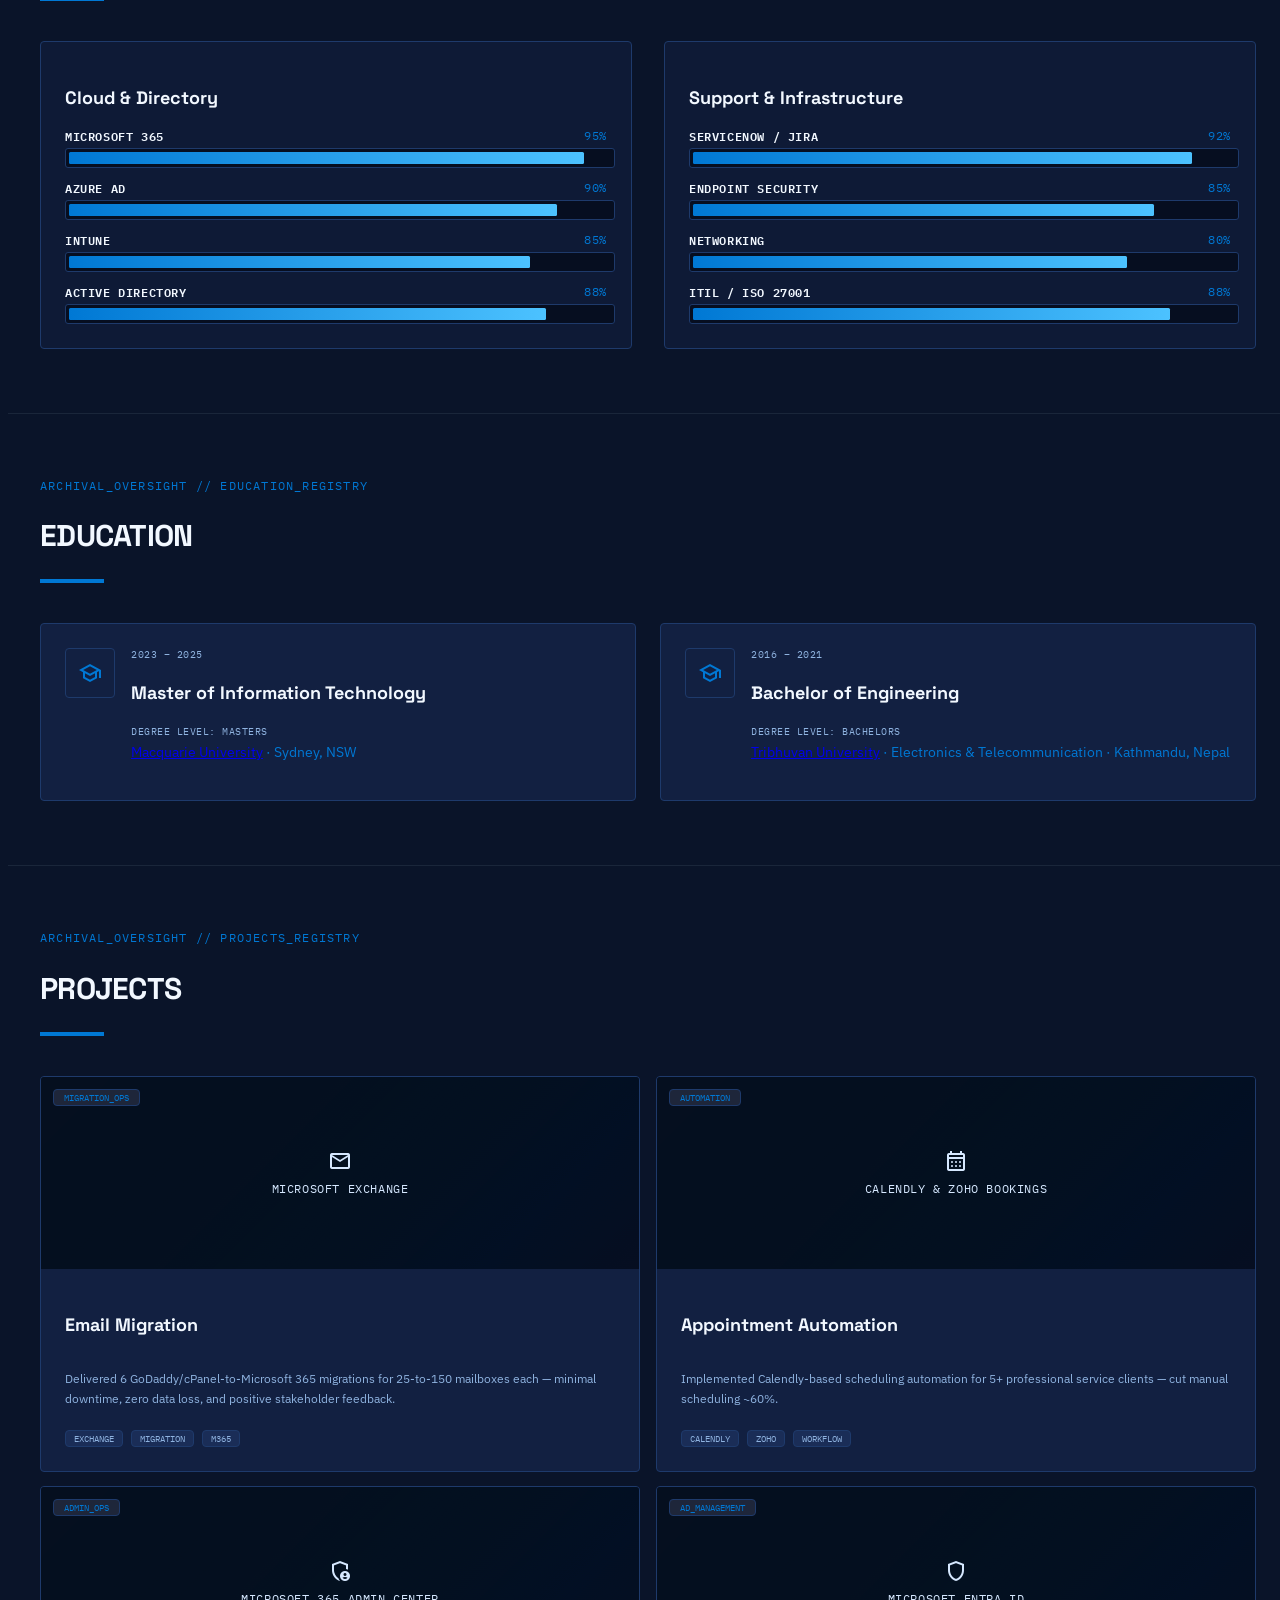
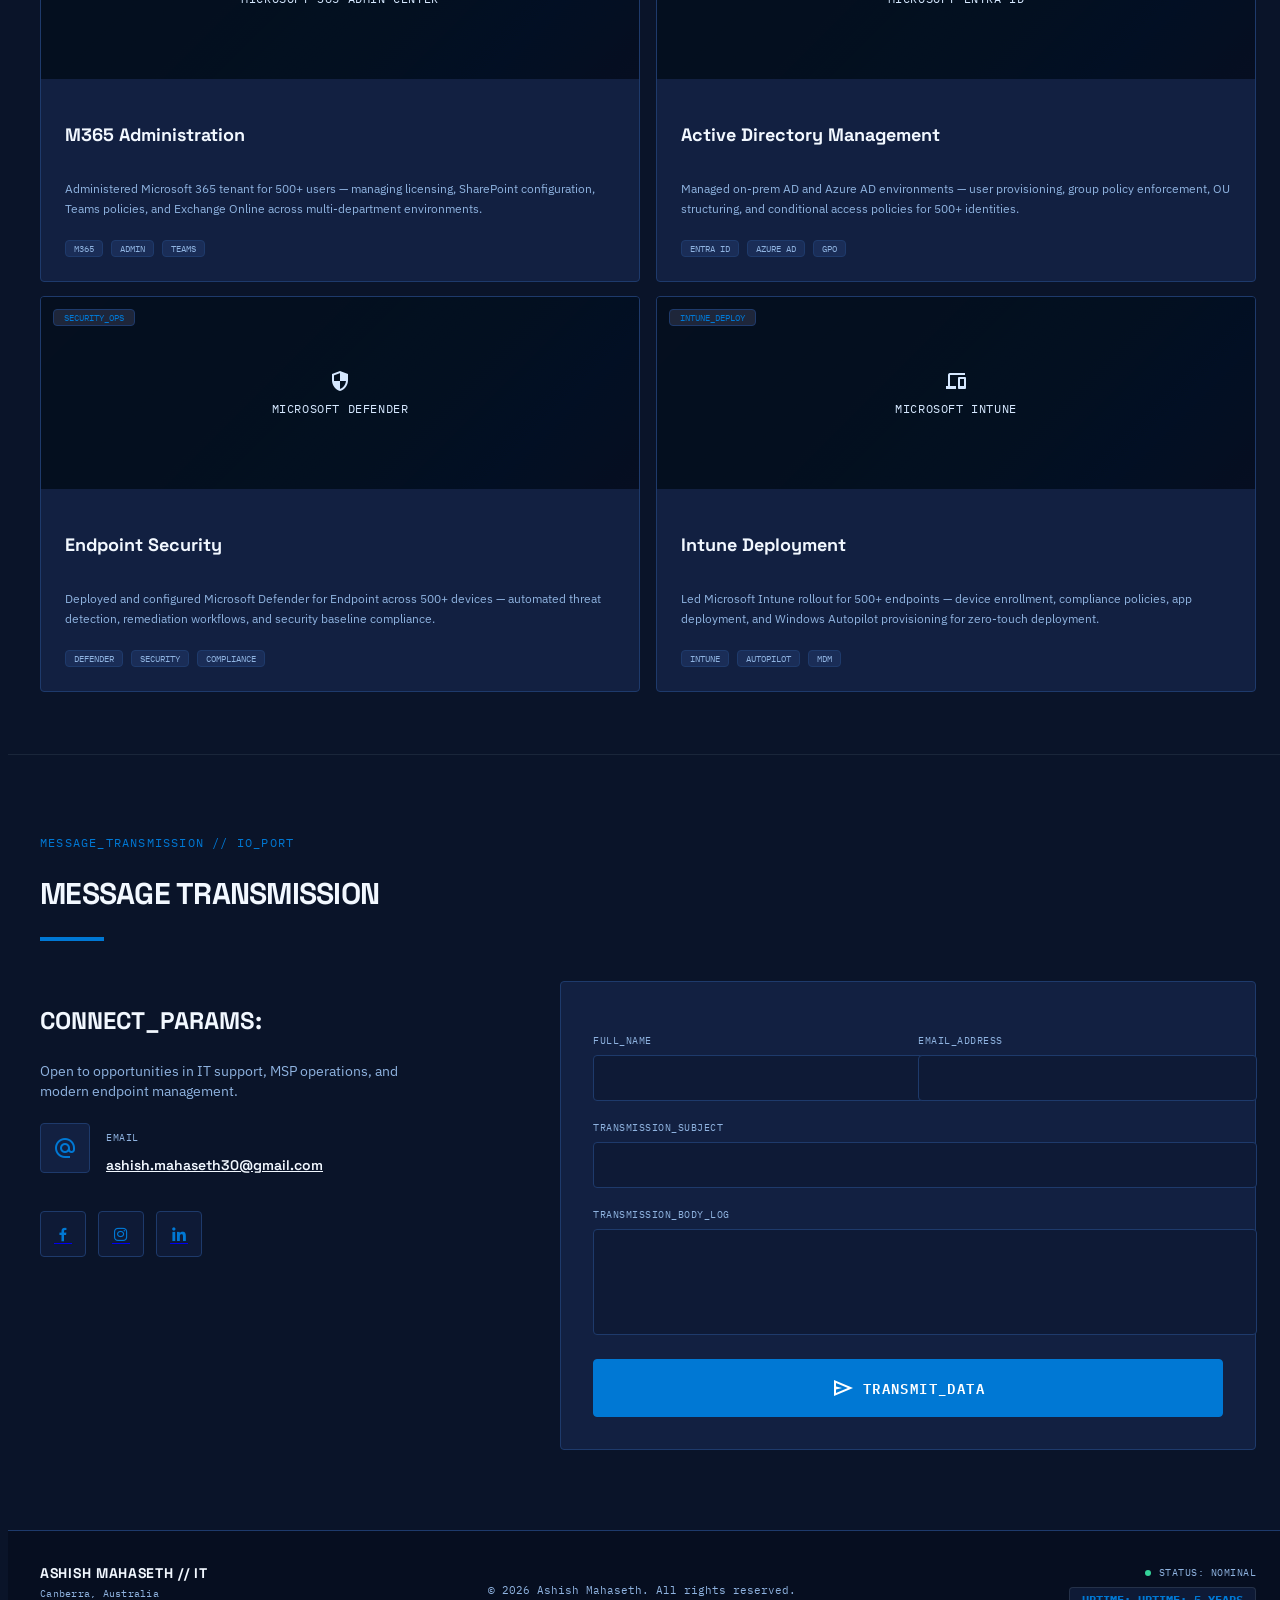
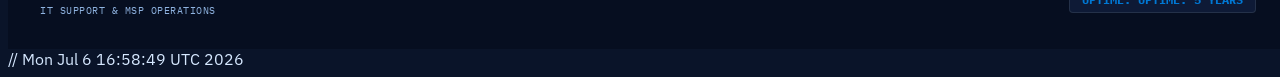
==== commit 64ca596f: "Fix: move Credly embed script to page bottom, increase z-index to 9999, remove hidden-on-mobile The " ====
--- a/index.html
+++ b/index.html
@@ -18,7 +18,7 @@
   <link href="https://unpkg.com/aos@2.3.1/dist/aos.css" rel="stylesheet" />
 
   <!-- Site CSS -->
-  <link rel="stylesheet" href="assets/css/styles.css?v=1785265000">
+  <link rel="stylesheet" href="assets/css/styles.css?v=1785266000">
 </head>
 <body class="antialiased">
 
@@ -114,12 +114,11 @@
   </nav>
 
   <!-- WES Verification Badge (top-right corner overlay) -->
-  <div id="wes-badge" class="fixed top-6 right-6 z-[60] hidden xl:inline-block" data-aos="fade-left">
-    <div class="bg-surface-container border-2 border-secondary rounded overflow-hidden glow-card shadow-lg shadow-secondary/10">
-      <div class="absolute top-0 left-0 right-0 h-1 bg-secondary"></div>
-      <div class="p-2">
-        <div data-iframe-width="150" data-iframe-height="270" data-share-badge-id="5645e6f7-1feb-41e7-9264-a58a65e81e6b" data-share-badge-host="https://www.credly.com"></div>
-        <script type="text/javascript" async src="//cdn.credly.com/assets/utilities/embed.js"></script>
+  <div class="fixed top-4 right-4 z-[9999] xl:inline-block">
+    <div class="w-[170px] bg-surface-container border-2 border-secondary rounded overflow-hidden shadow-xl shadow-secondary/20">
+      <div class="absolute top-0 left-0 right-0 h-1 bg-secondary z-[-1]"></div>
+      <div class="p-1">
+        <div data-iframe-width="150" data-iframe-height="270" data-share-badge-id="5645e6f7-1feb-41e7-9264-a58a65e81e6b" data-share-badge-host="https://www.credly.com" id="wes-credly-badge"></div>
         <div class="text-center mt-1">
           <span class="text-[8px] font-mono-labels text-secondary uppercase tracking-wider">WES Verified</span>
         </div>
@@ -776,7 +775,8 @@
   </footer>
 
   <script src="https://unpkg.com/aos@2.3.1/dist/aos.js"></script>
-  <script src="assets/js/main.js?v=1785265000"></script>
+  <script src="assets/js/main.js?v=1785266000"></script>
+  <script type="text/javascript" async src="//cdn.credly.com/assets/utilities/embed.js"></script>
 </body>
 </html>
 // Mon Jul  6 16:58:49 UTC 2026
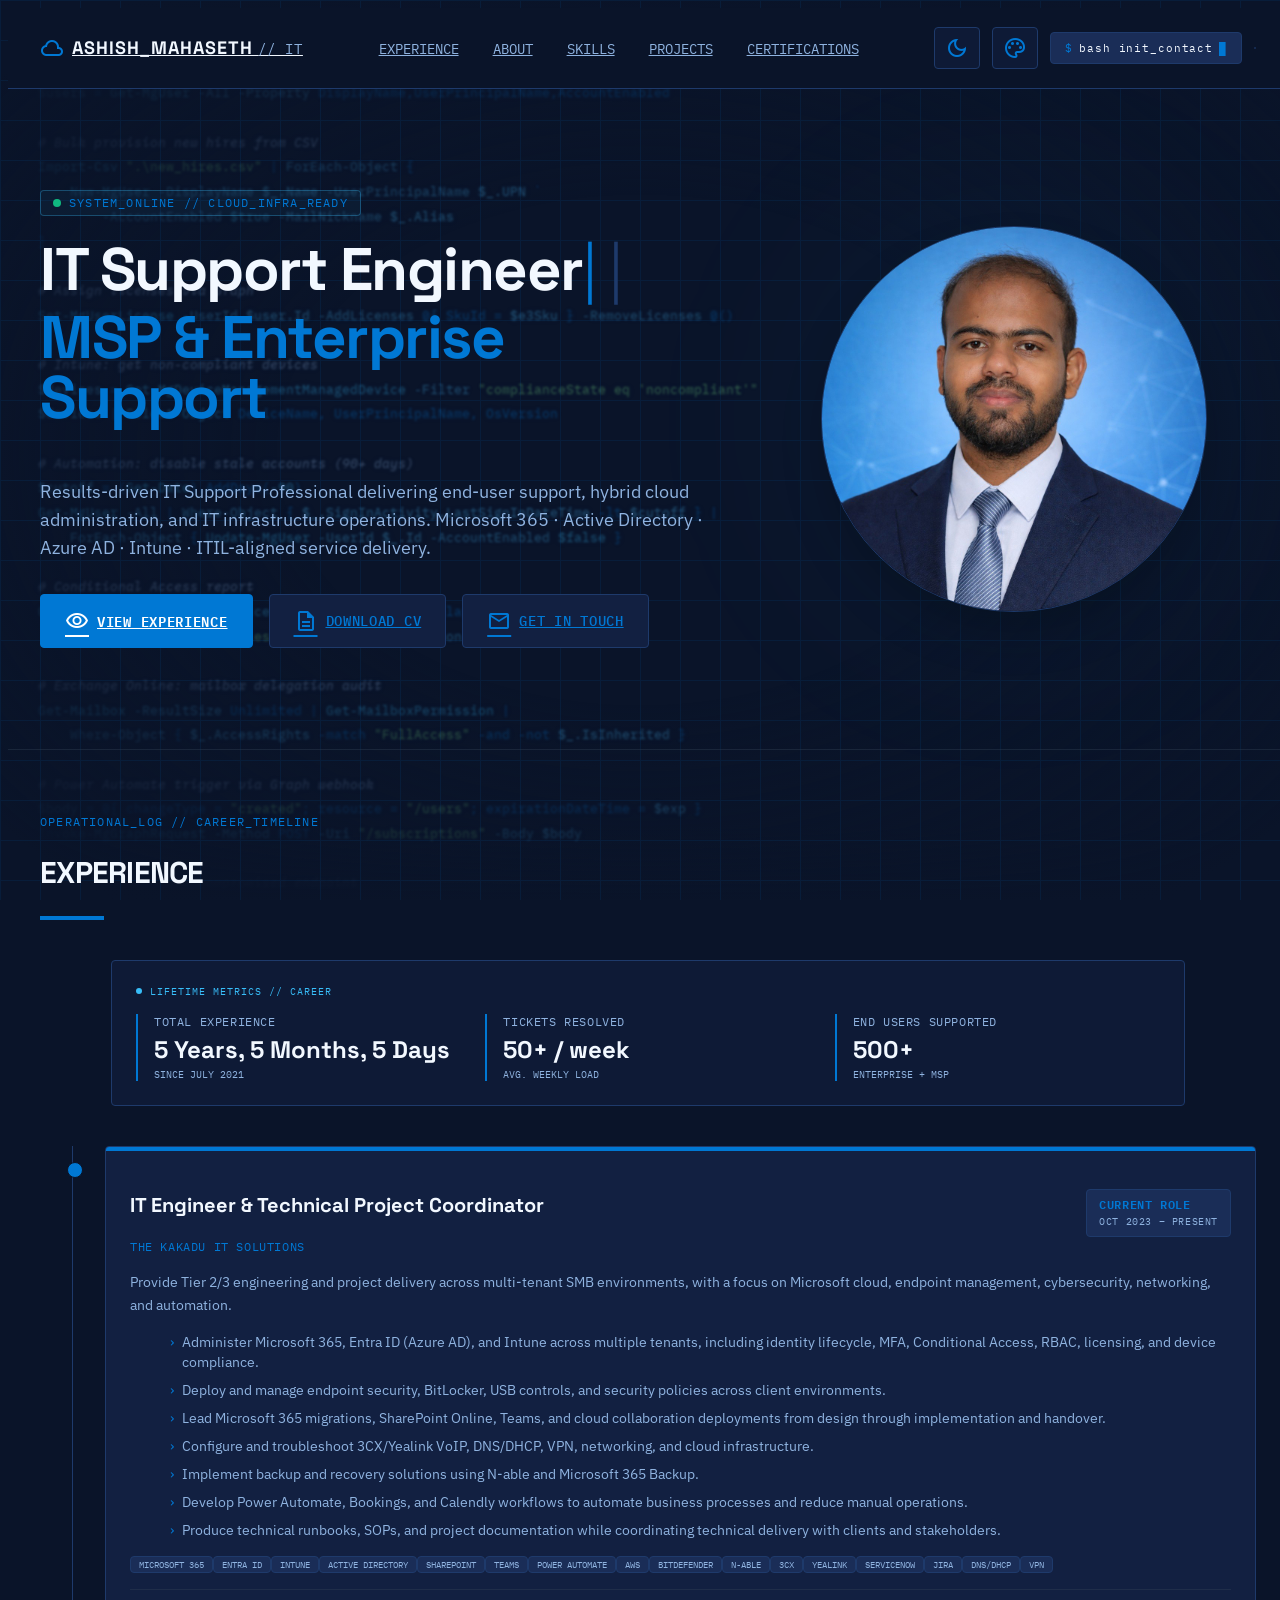
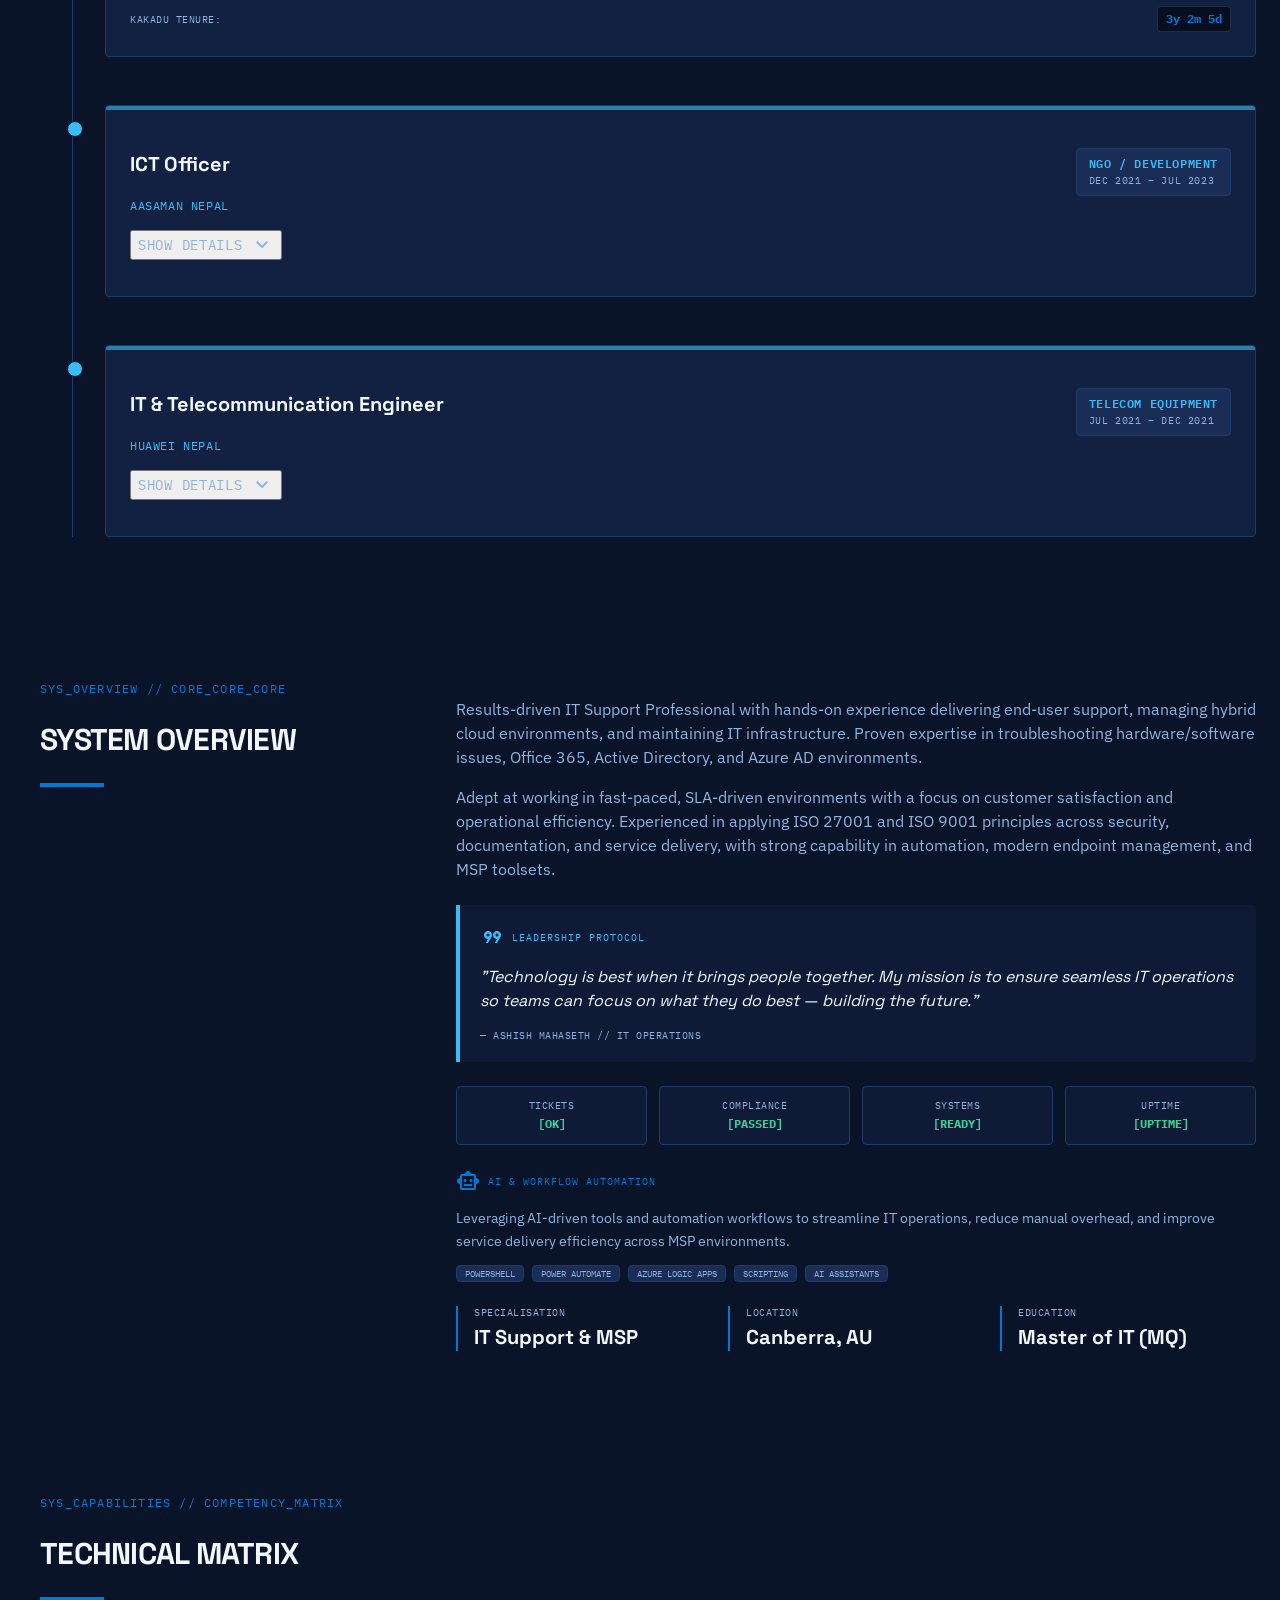
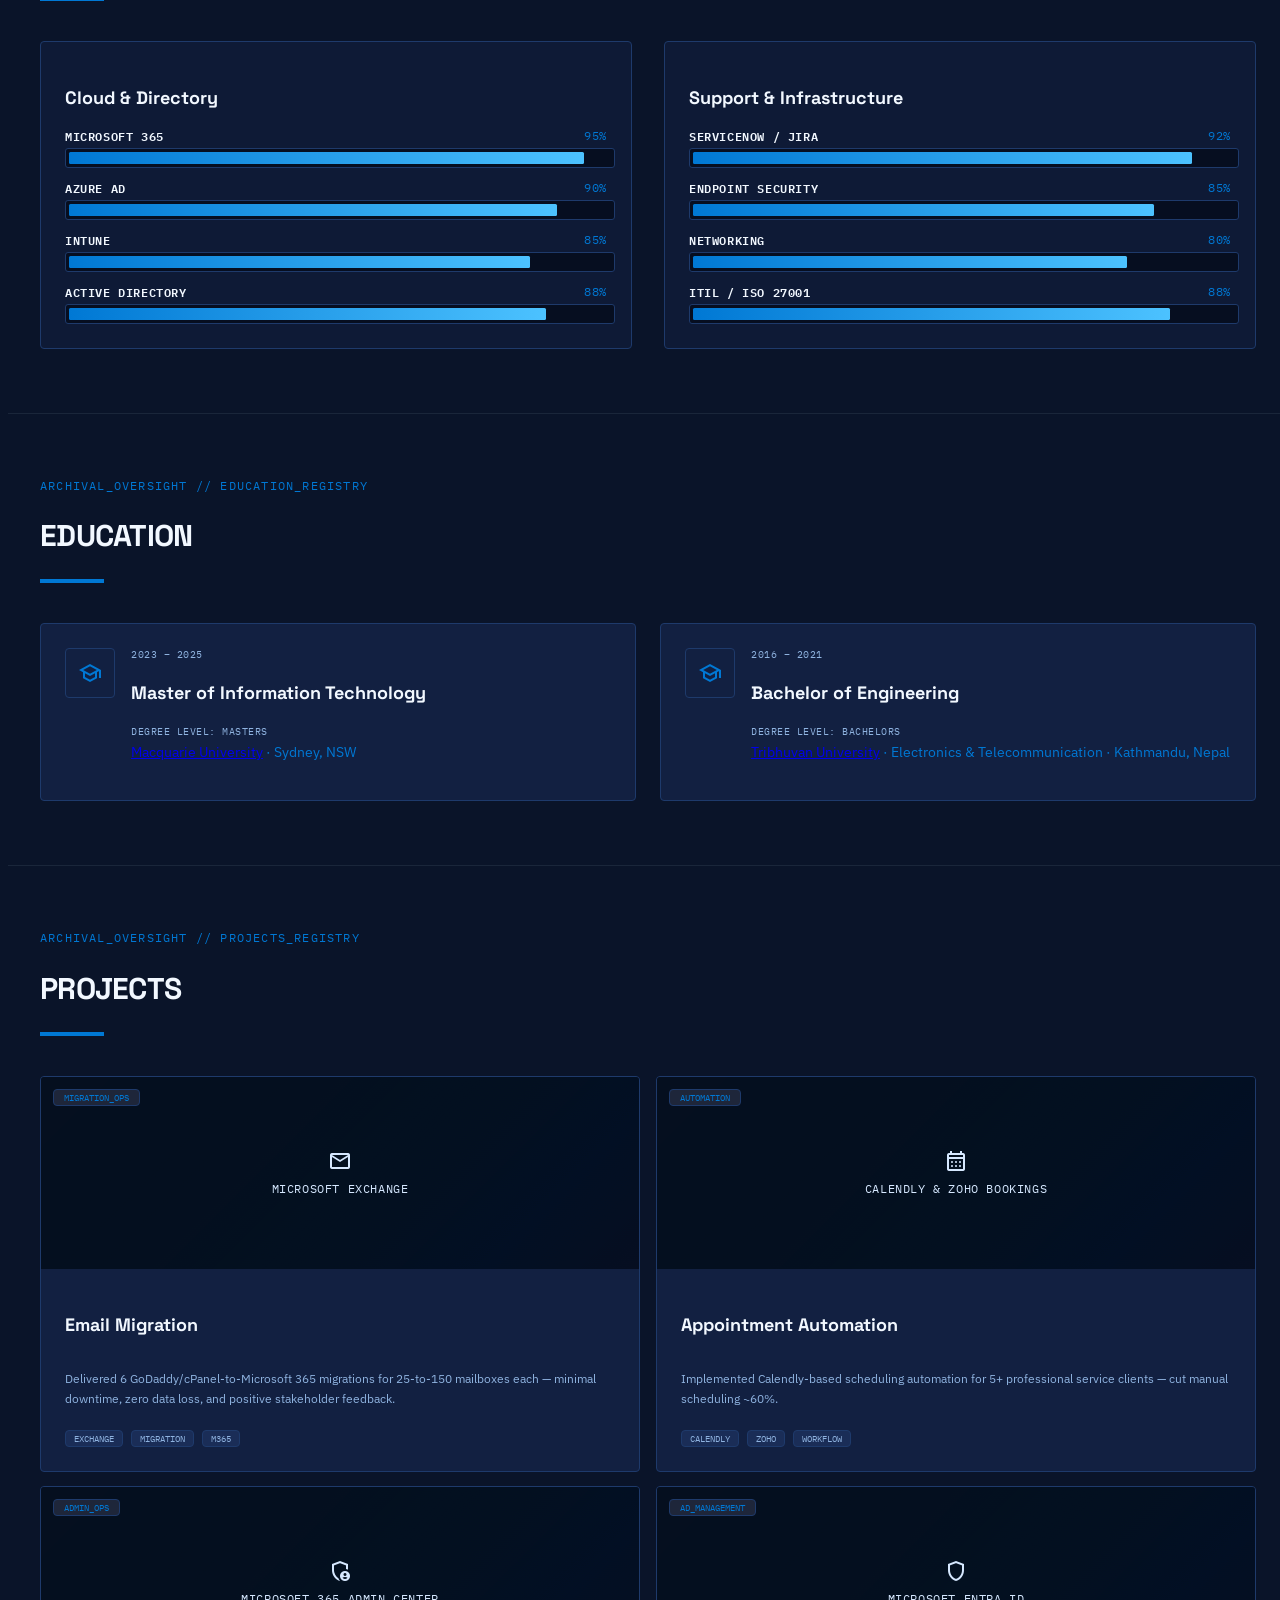
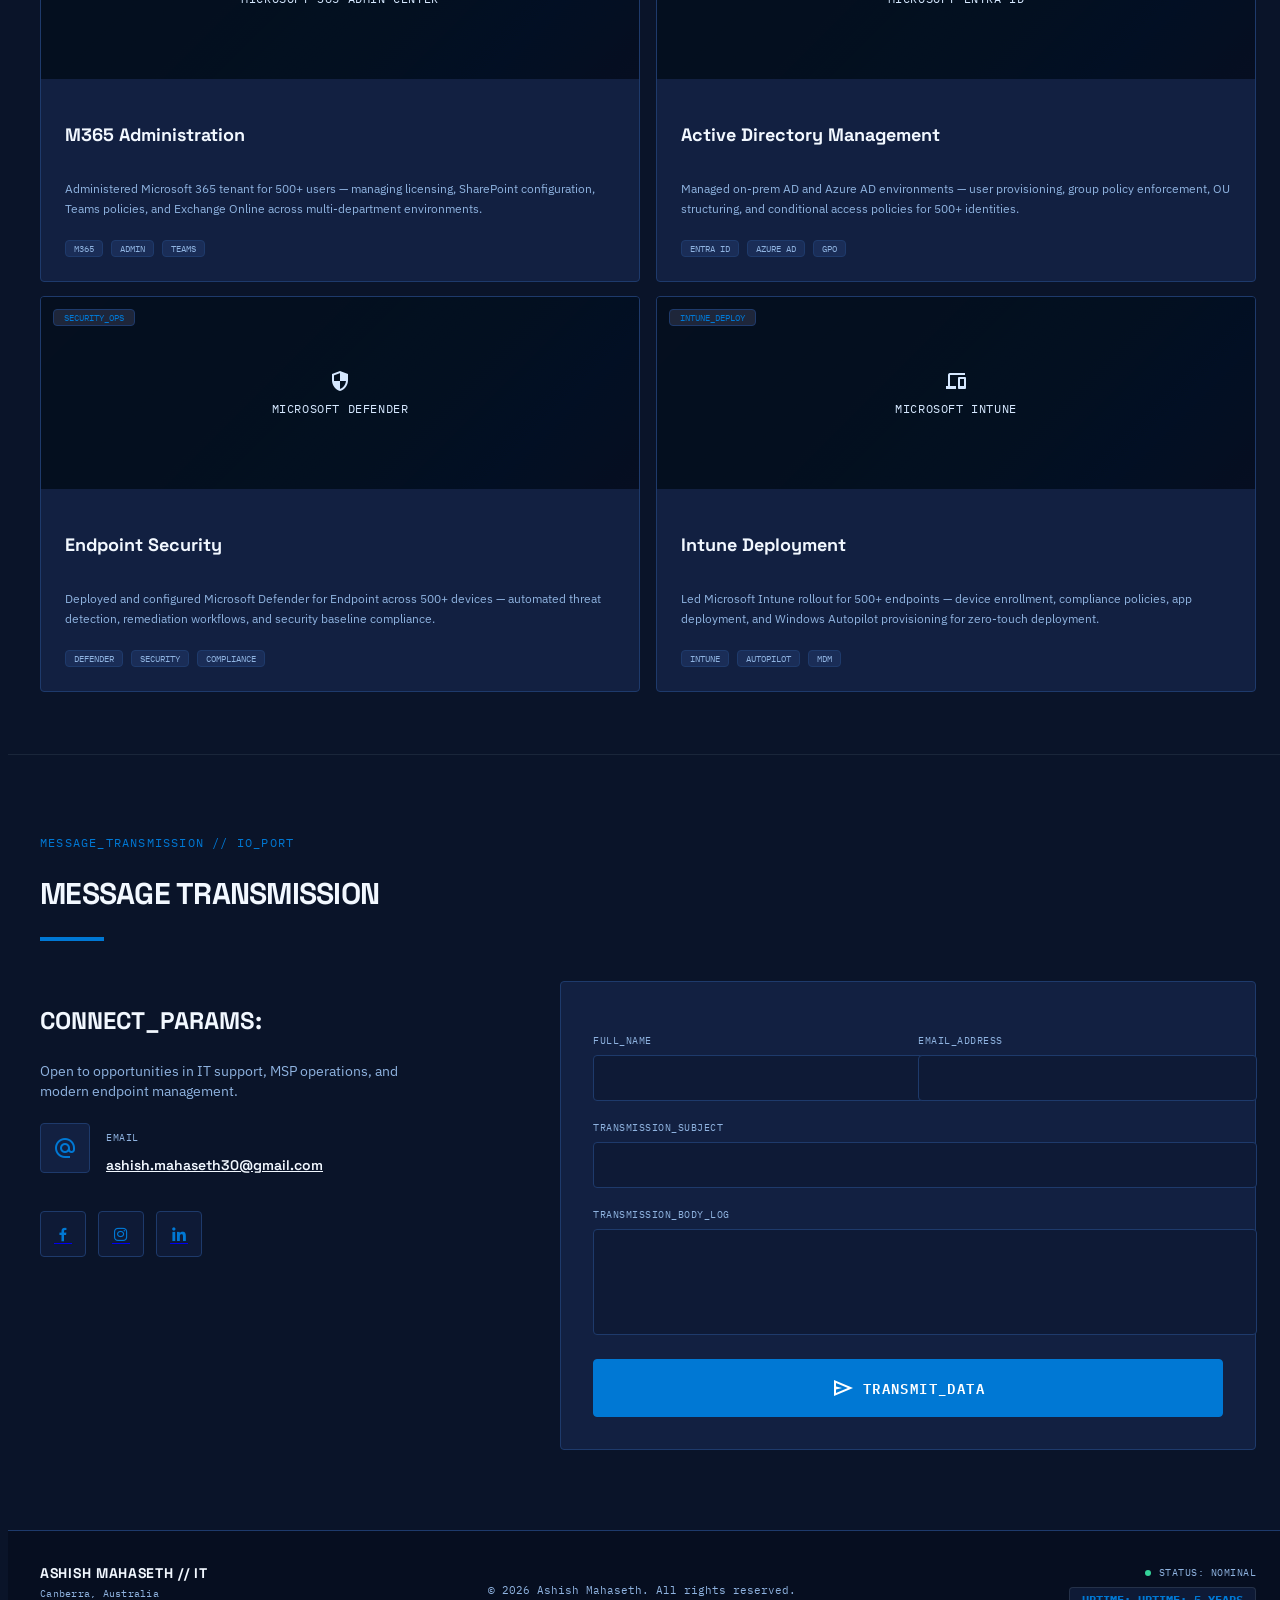
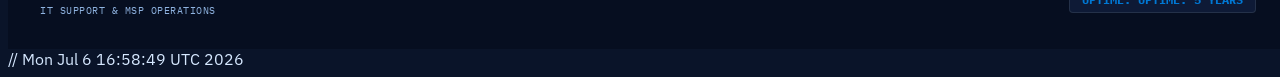
==== commit 708e7124: "Place WES badge inside nav, beside bash init_contact — fixed during scroll - Moved badge from floati" ====
--- a/index.html
+++ b/index.html
@@ -18,7 +18,7 @@
   <link href="https://unpkg.com/aos@2.3.1/dist/aos.css" rel="stylesheet" />
 
   <!-- Site CSS -->
-  <link rel="stylesheet" href="assets/css/styles.css?v=1785266000">
+  <link rel="stylesheet" href="assets/css/styles.css?v=1785267000">
 </head>
 <body class="antialiased">
 
@@ -92,6 +92,16 @@
             <span class="terminal-cursor">█</span>
           </a>
 
+          <!-- WES Verification Badge (fixed in nav right corner) -->
+          <div id="wes-nav-badge" class="hidden-until-lg">
+            <div class="relative w-[150px] h-[160px] bg-surface-container border border-border-utility rounded overflow-hidden shadow-lg shadow-secondary/20">
+              <div data-iframe-width="150" data-iframe-height="270" data-share-badge-id="5645e6f7-1feb-41e7-9264-a58a65e81e6b" data-share-badge-host="https://www.credly.com"></div>
+              <div class="absolute bottom-0 left-0 right-0 bg-surface-container-high/90 text-center py-1">
+                <span class="text-[7px] font-mono-labels text-secondary uppercase tracking-wider">WES Verified</span>
+              </div>
+            </div>
+          </div>
+
           <!-- Mobile menu button (only on mobile) -->
           <button id="mobile-menu-button" class="nav-control-btn md:hidden" title="Menu">
             <span class="material-symbols-outlined text-xl">menu</span>
@@ -112,19 +122,6 @@
       </div>
     </div>
   </nav>
-
-  <!-- WES Verification Badge (top-right corner overlay) -->
-  <div class="fixed top-4 right-4 z-[9999] xl:inline-block">
-    <div class="w-[170px] bg-surface-container border-2 border-secondary rounded overflow-hidden shadow-xl shadow-secondary/20">
-      <div class="absolute top-0 left-0 right-0 h-1 bg-secondary z-[-1]"></div>
-      <div class="p-1">
-        <div data-iframe-width="150" data-iframe-height="270" data-share-badge-id="5645e6f7-1feb-41e7-9264-a58a65e81e6b" data-share-badge-host="https://www.credly.com" id="wes-credly-badge"></div>
-        <div class="text-center mt-1">
-          <span class="text-[8px] font-mono-labels text-secondary uppercase tracking-wider">WES Verified</span>
-        </div>
-      </div>
-    </div>
-  </div>
 
   <main>
 
@@ -775,7 +772,7 @@
   </footer>
 
   <script src="https://unpkg.com/aos@2.3.1/dist/aos.js"></script>
-  <script src="assets/js/main.js?v=1785266000"></script>
+  <script src="assets/js/main.js?v=1785267000"></script>
   <script type="text/javascript" async src="//cdn.credly.com/assets/utilities/embed.js"></script>
 </body>
 </html>
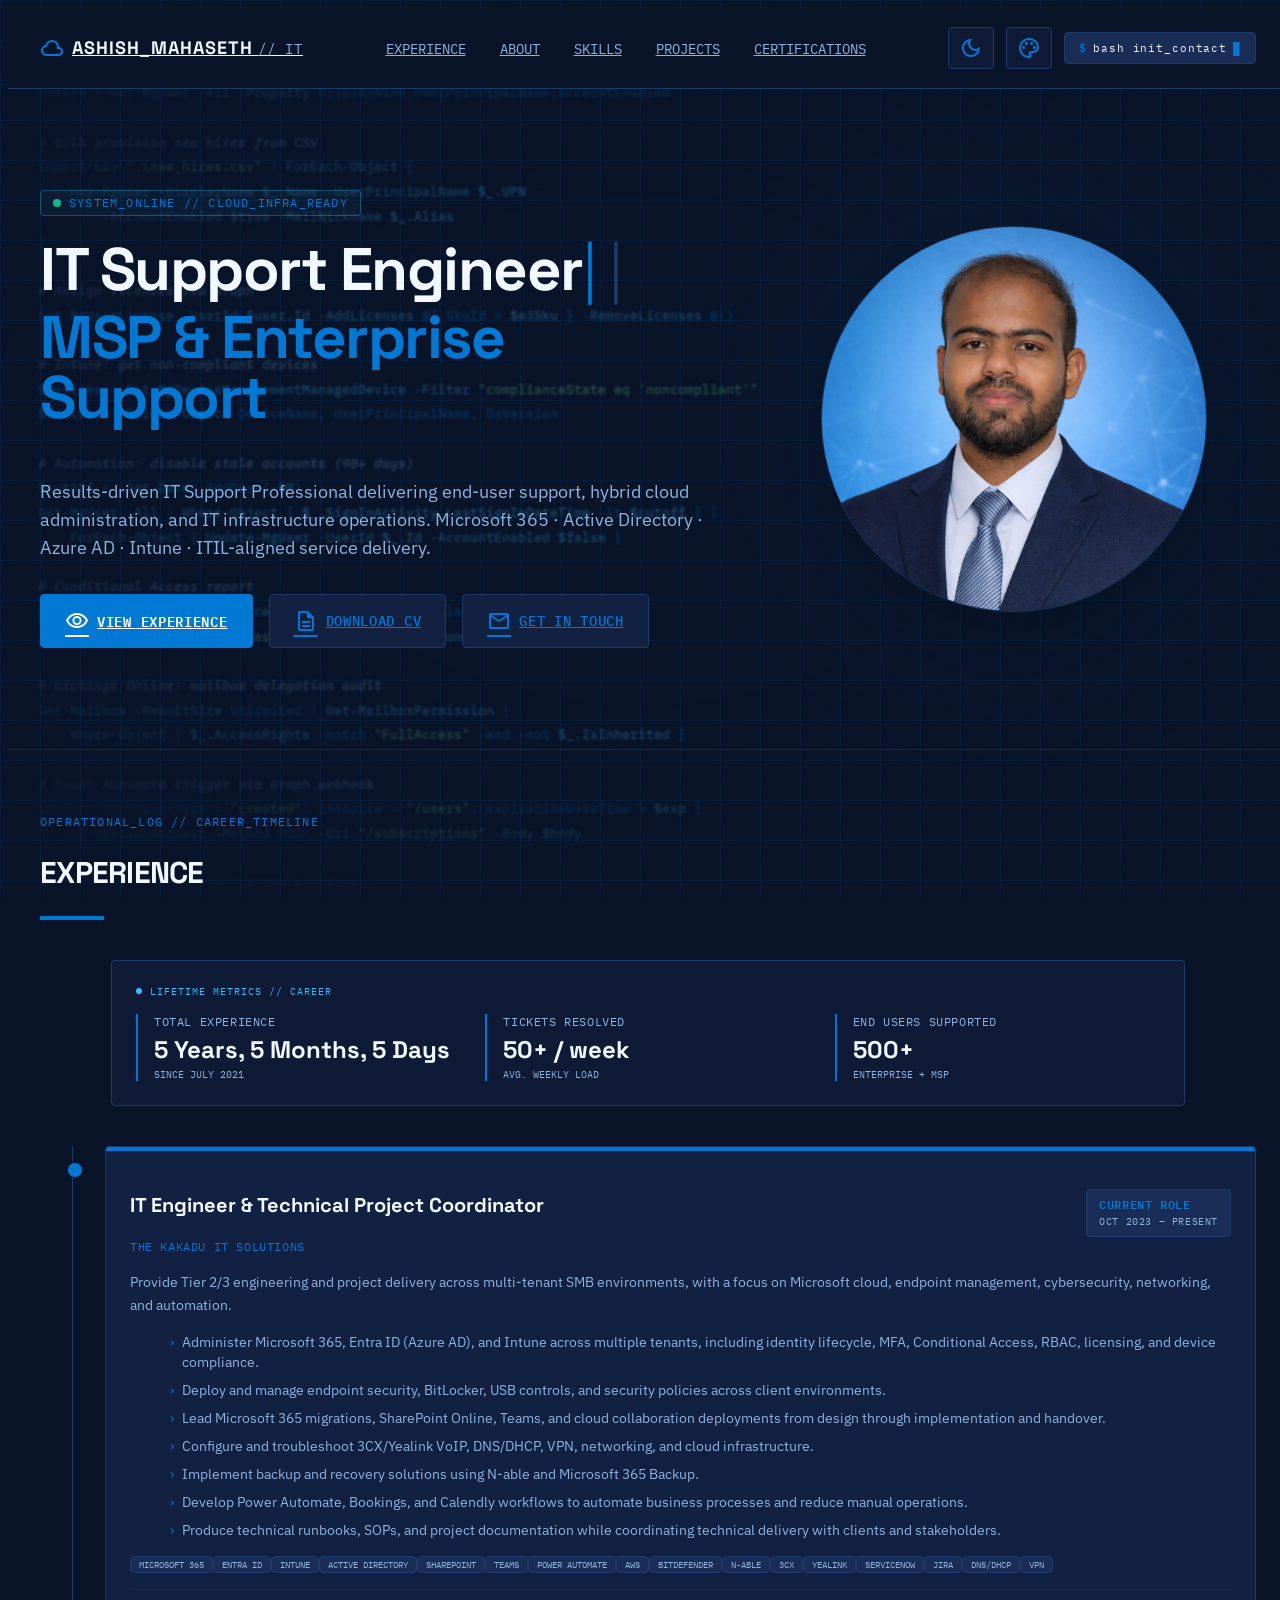
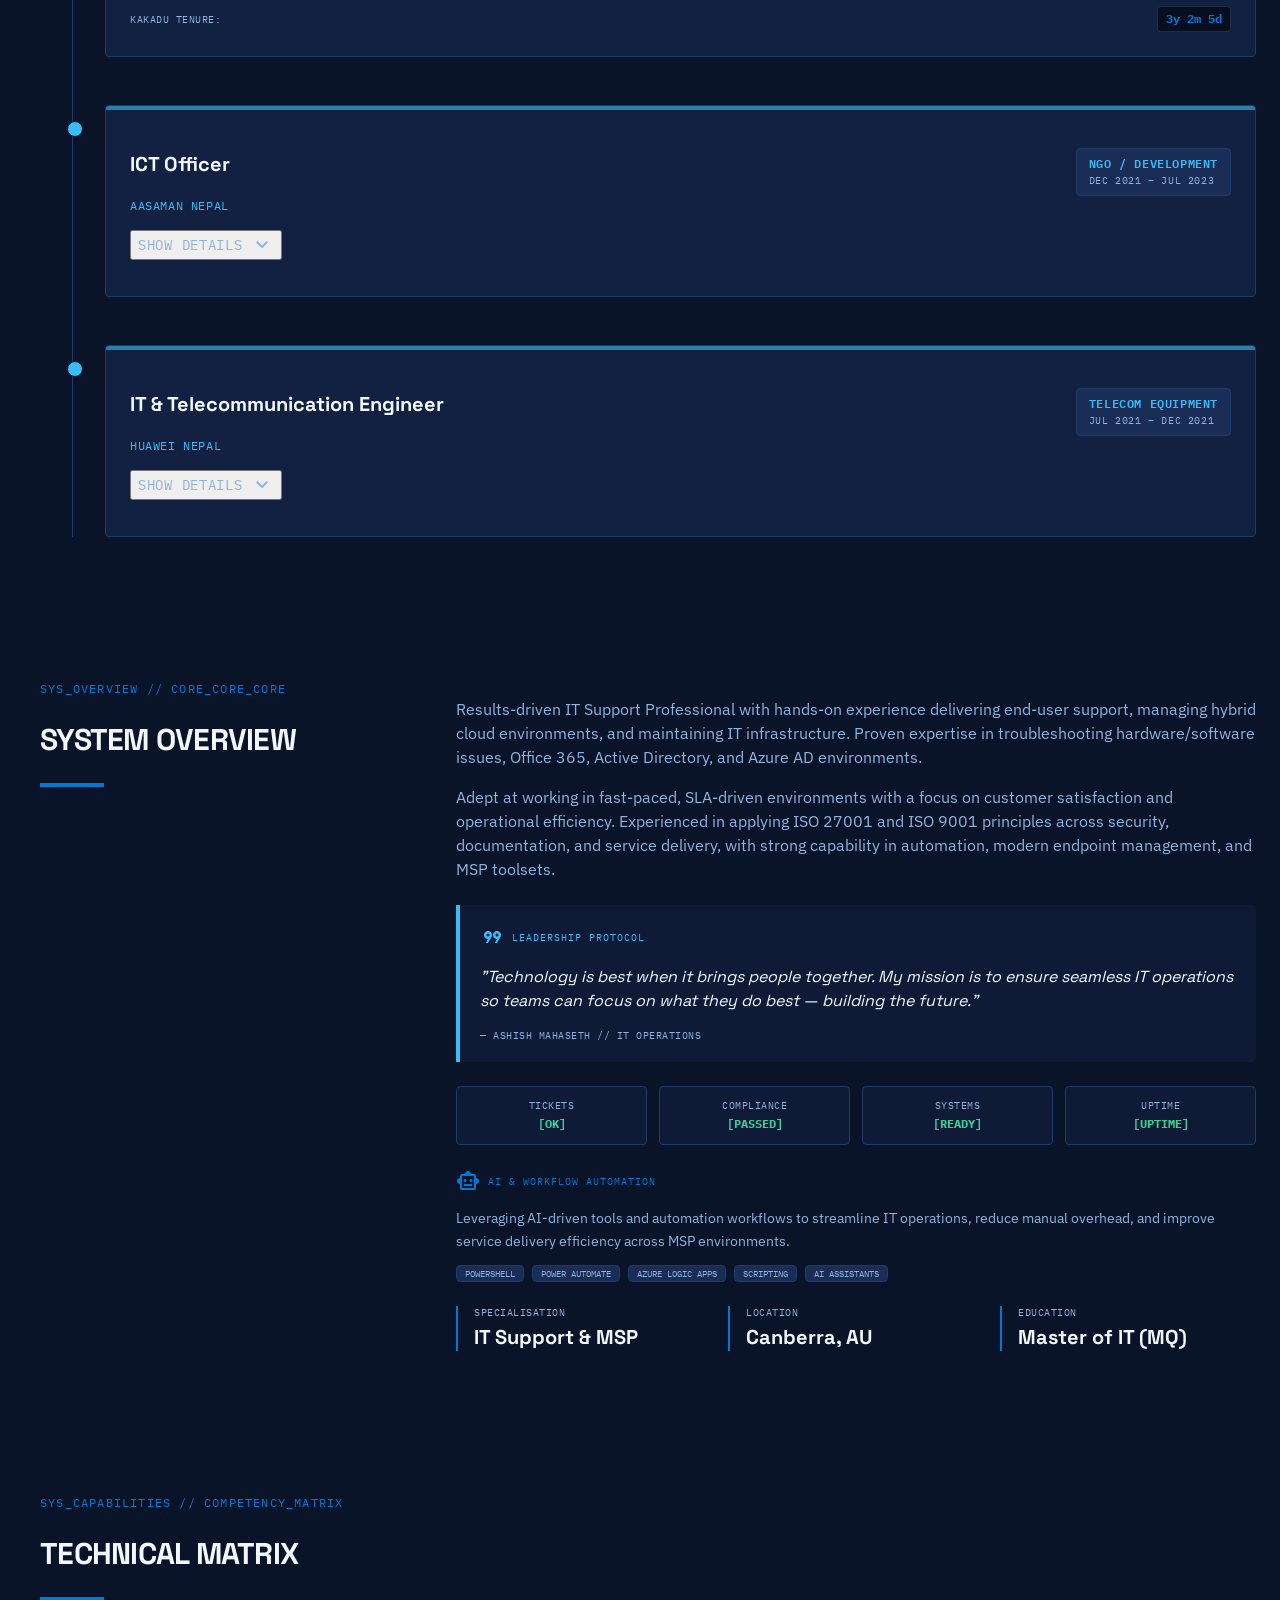
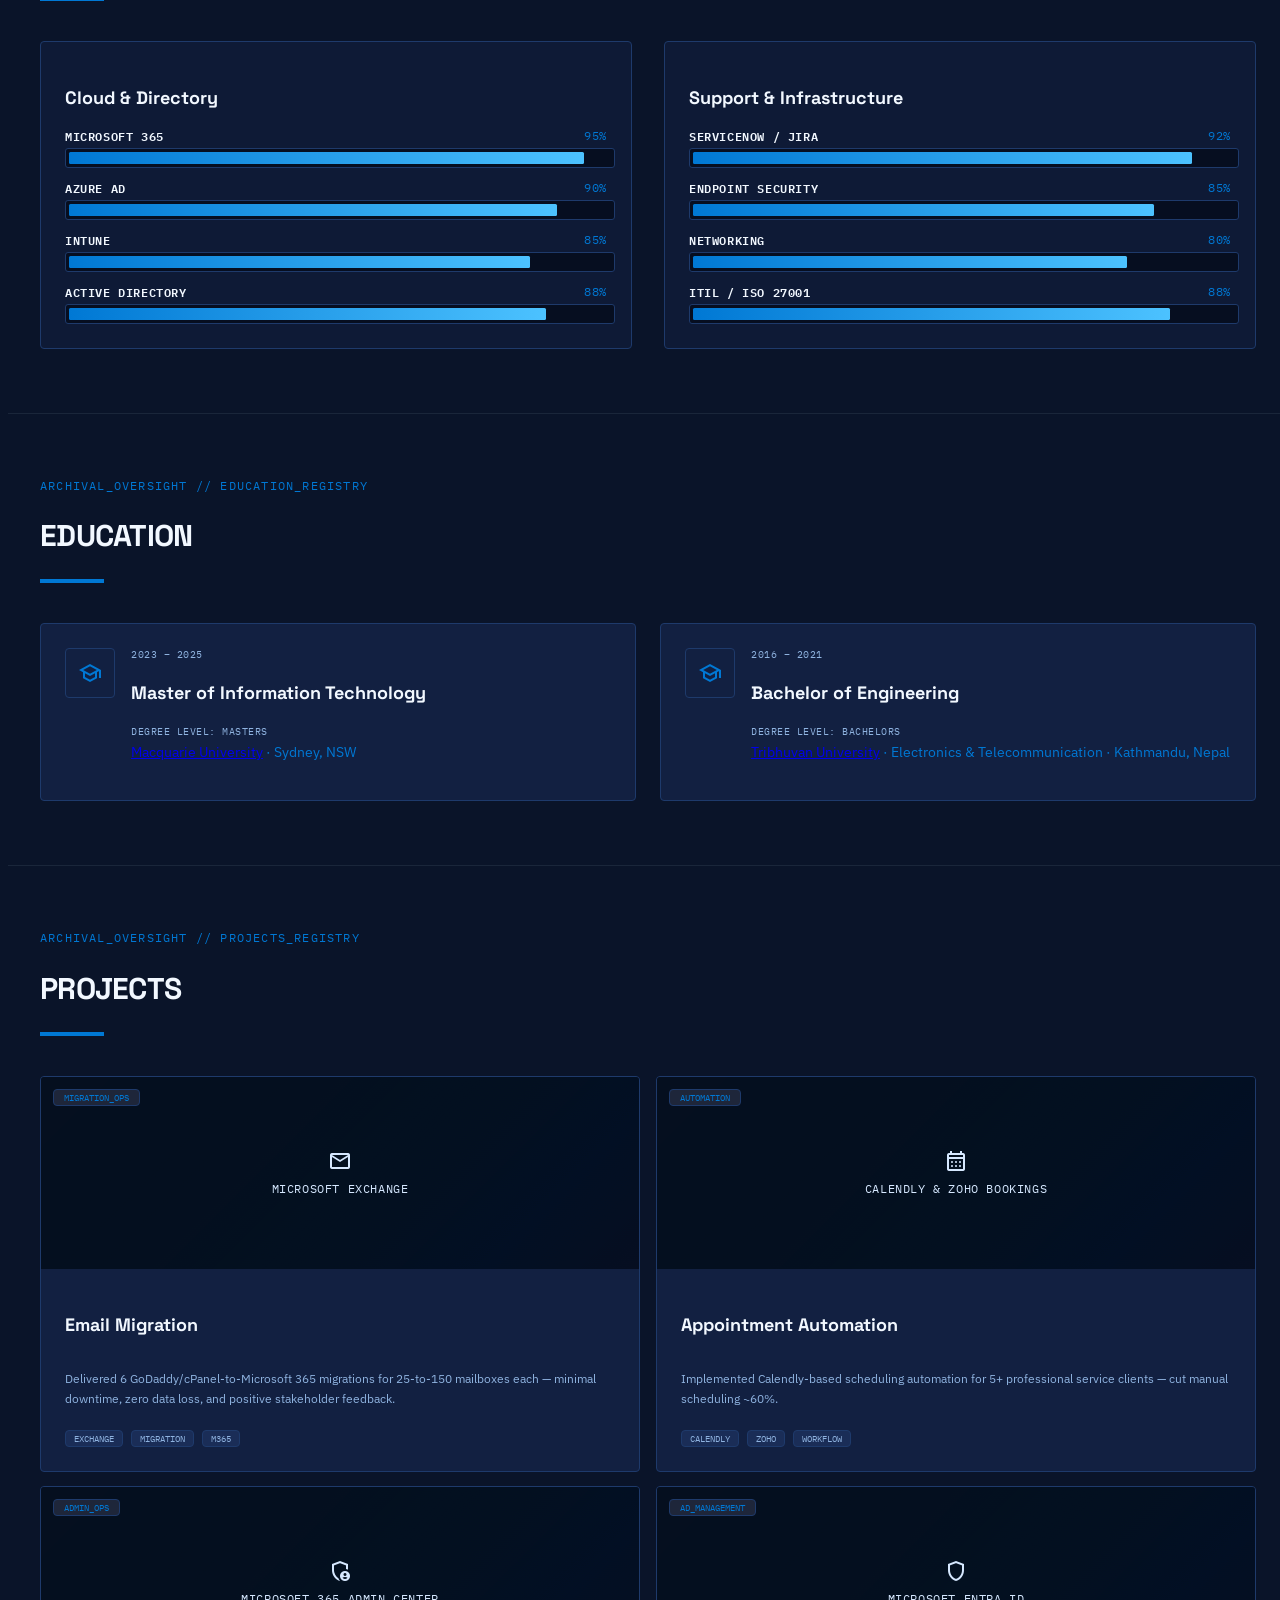
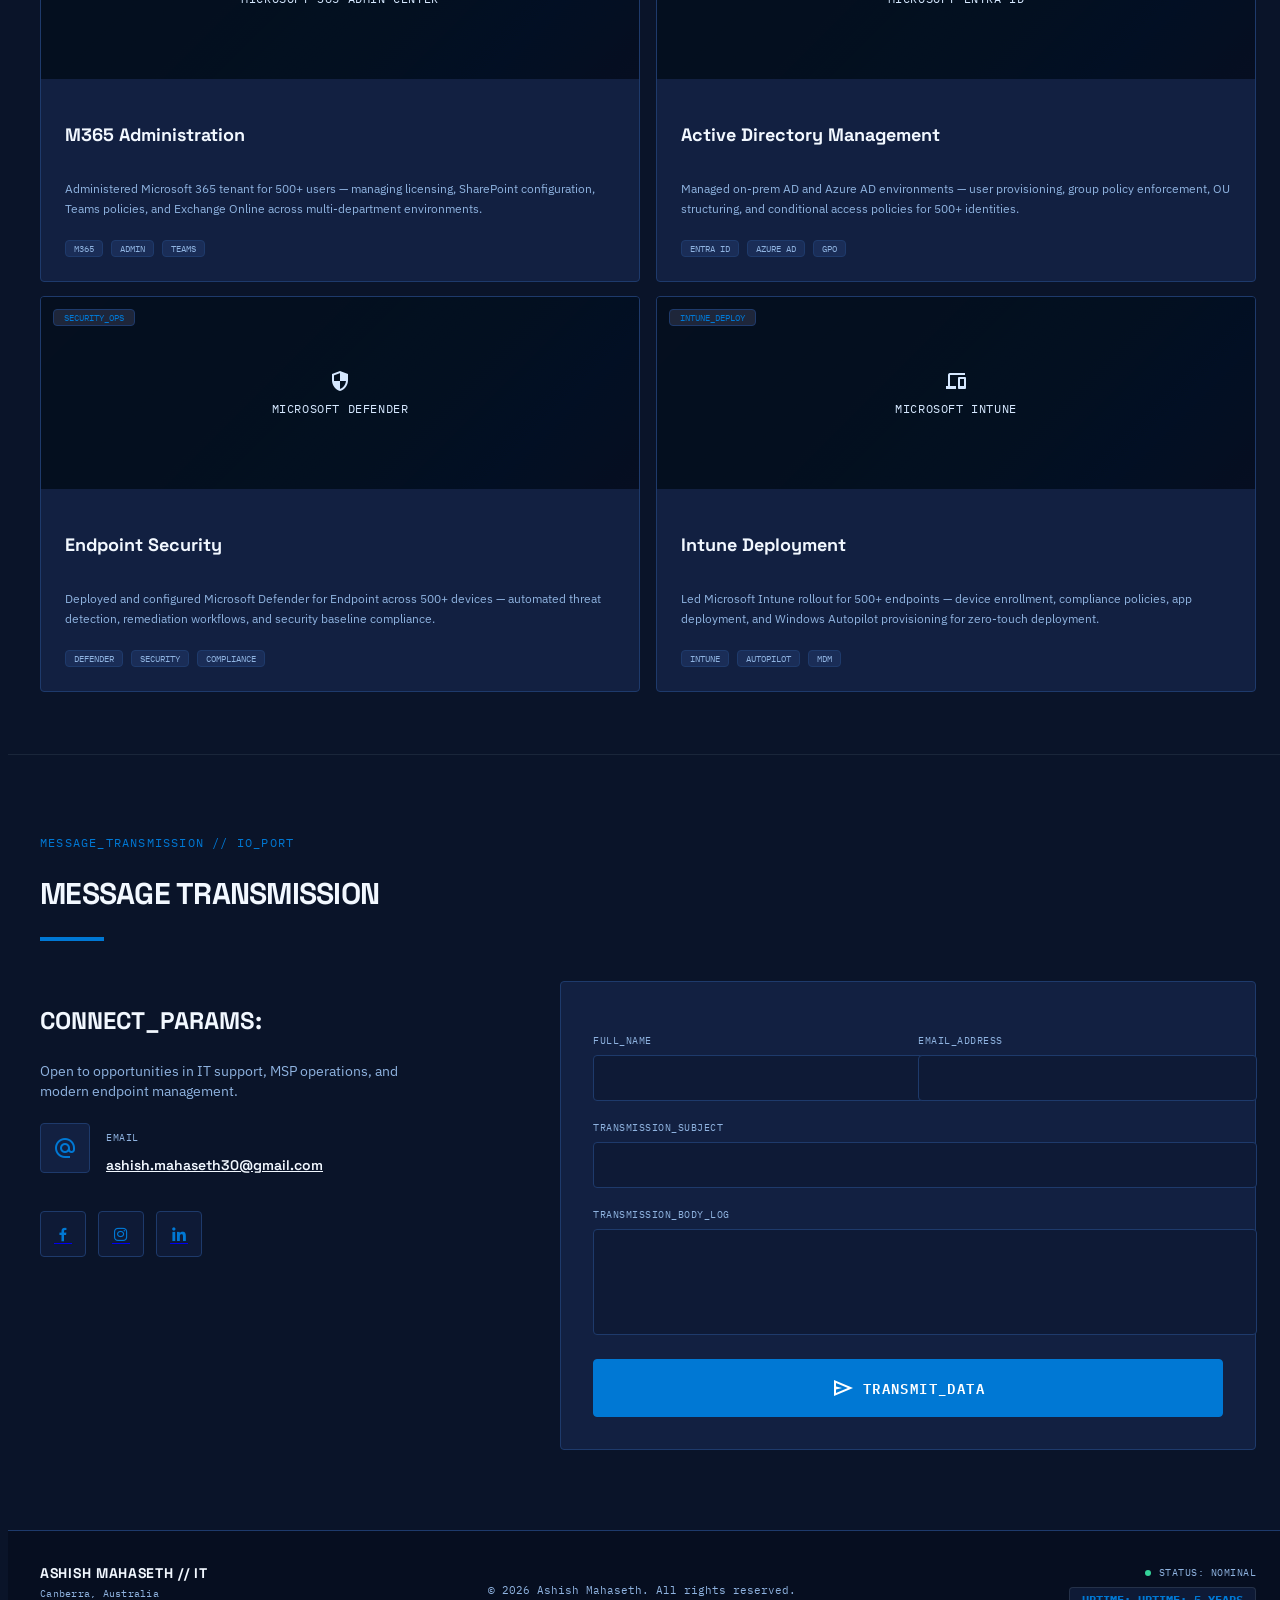
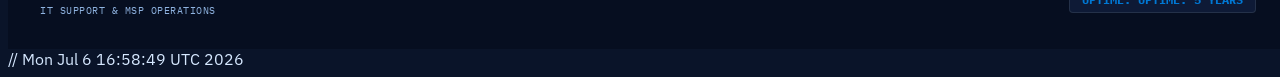
==== commit 967be92b: "Add WES credential badge to certifications page, remove from homepage - Removed WES badge from homep" ====
--- a/index.html
+++ b/index.html
@@ -18,7 +18,7 @@
   <link href="https://unpkg.com/aos@2.3.1/dist/aos.css" rel="stylesheet" />
 
   <!-- Site CSS -->
-  <link rel="stylesheet" href="assets/css/styles.css?v=1785267000">
+  <link rel="stylesheet" href="assets/css/styles.css?v=1785270000">
 </head>
 <body class="antialiased">
 
@@ -85,22 +85,12 @@
             </div>
           </div>
 
-          <!-- Contact terminal button (hidden on mobile) -->
+  <!-- Contact terminal button (hidden on mobile) -->
           <a href="#contact" id="nav-contact-terminal" class="nav-contact-btn hidden-until-lg">
             <span class="text-primary-container">$</span>
             <span>bash init_contact</span>
             <span class="terminal-cursor">█</span>
           </a>
-
-          <!-- WES Verification Badge (fixed in nav right corner) -->
-          <div id="wes-nav-badge" class="hidden-until-lg">
-            <div class="relative w-[150px] h-[160px] bg-surface-container border border-border-utility rounded overflow-hidden shadow-lg shadow-secondary/20">
-              <div data-iframe-width="150" data-iframe-height="270" data-share-badge-id="5645e6f7-1feb-41e7-9264-a58a65e81e6b" data-share-badge-host="https://www.credly.com"></div>
-              <div class="absolute bottom-0 left-0 right-0 bg-surface-container-high/90 text-center py-1">
-                <span class="text-[7px] font-mono-labels text-secondary uppercase tracking-wider">WES Verified</span>
-              </div>
-            </div>
-          </div>
 
           <!-- Mobile menu button (only on mobile) -->
           <button id="mobile-menu-button" class="nav-control-btn md:hidden" title="Menu">
@@ -772,8 +762,7 @@
   </footer>
 
   <script src="https://unpkg.com/aos@2.3.1/dist/aos.js"></script>
-  <script src="assets/js/main.js?v=1785267000"></script>
-  <script type="text/javascript" async src="//cdn.credly.com/assets/utilities/embed.js"></script>
+  <script src="assets/js/main.js?v=1785270000"></script>
 </body>
 </html>
 // Mon Jul  6 16:58:49 UTC 2026
